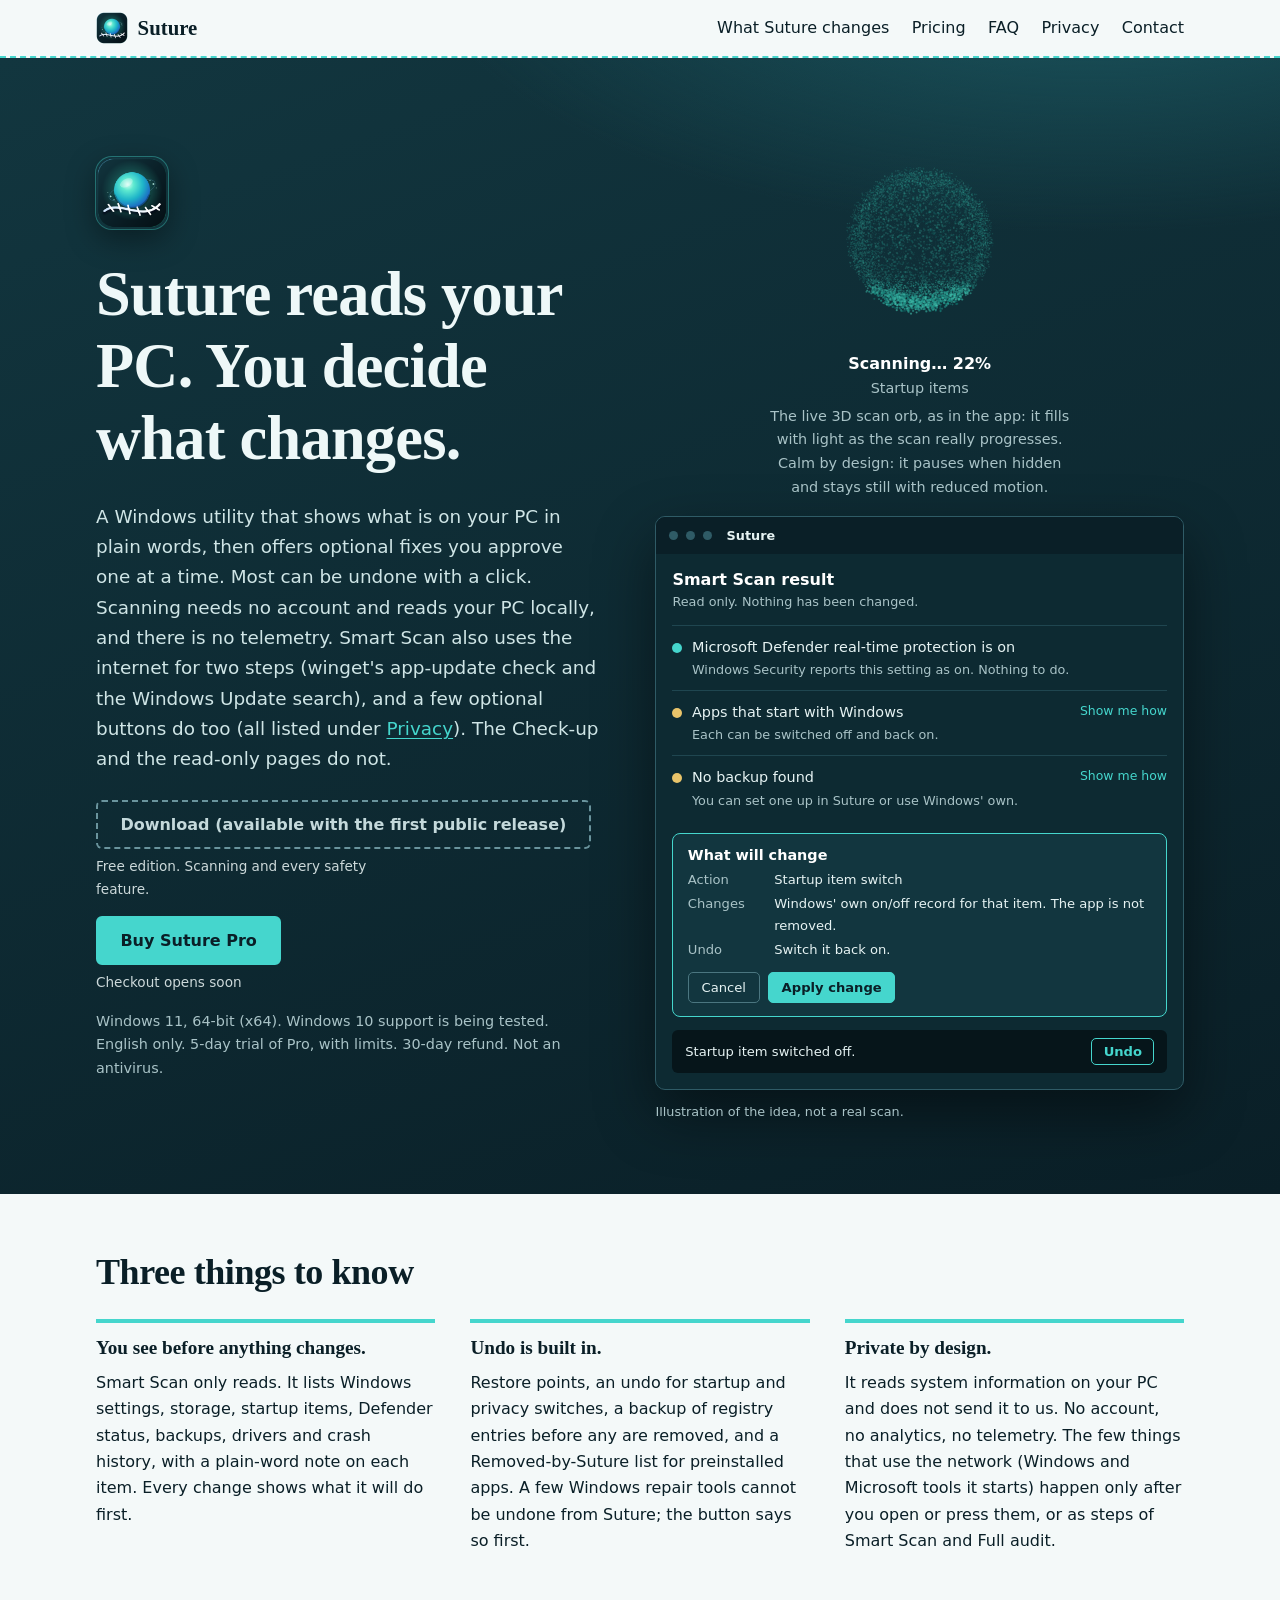
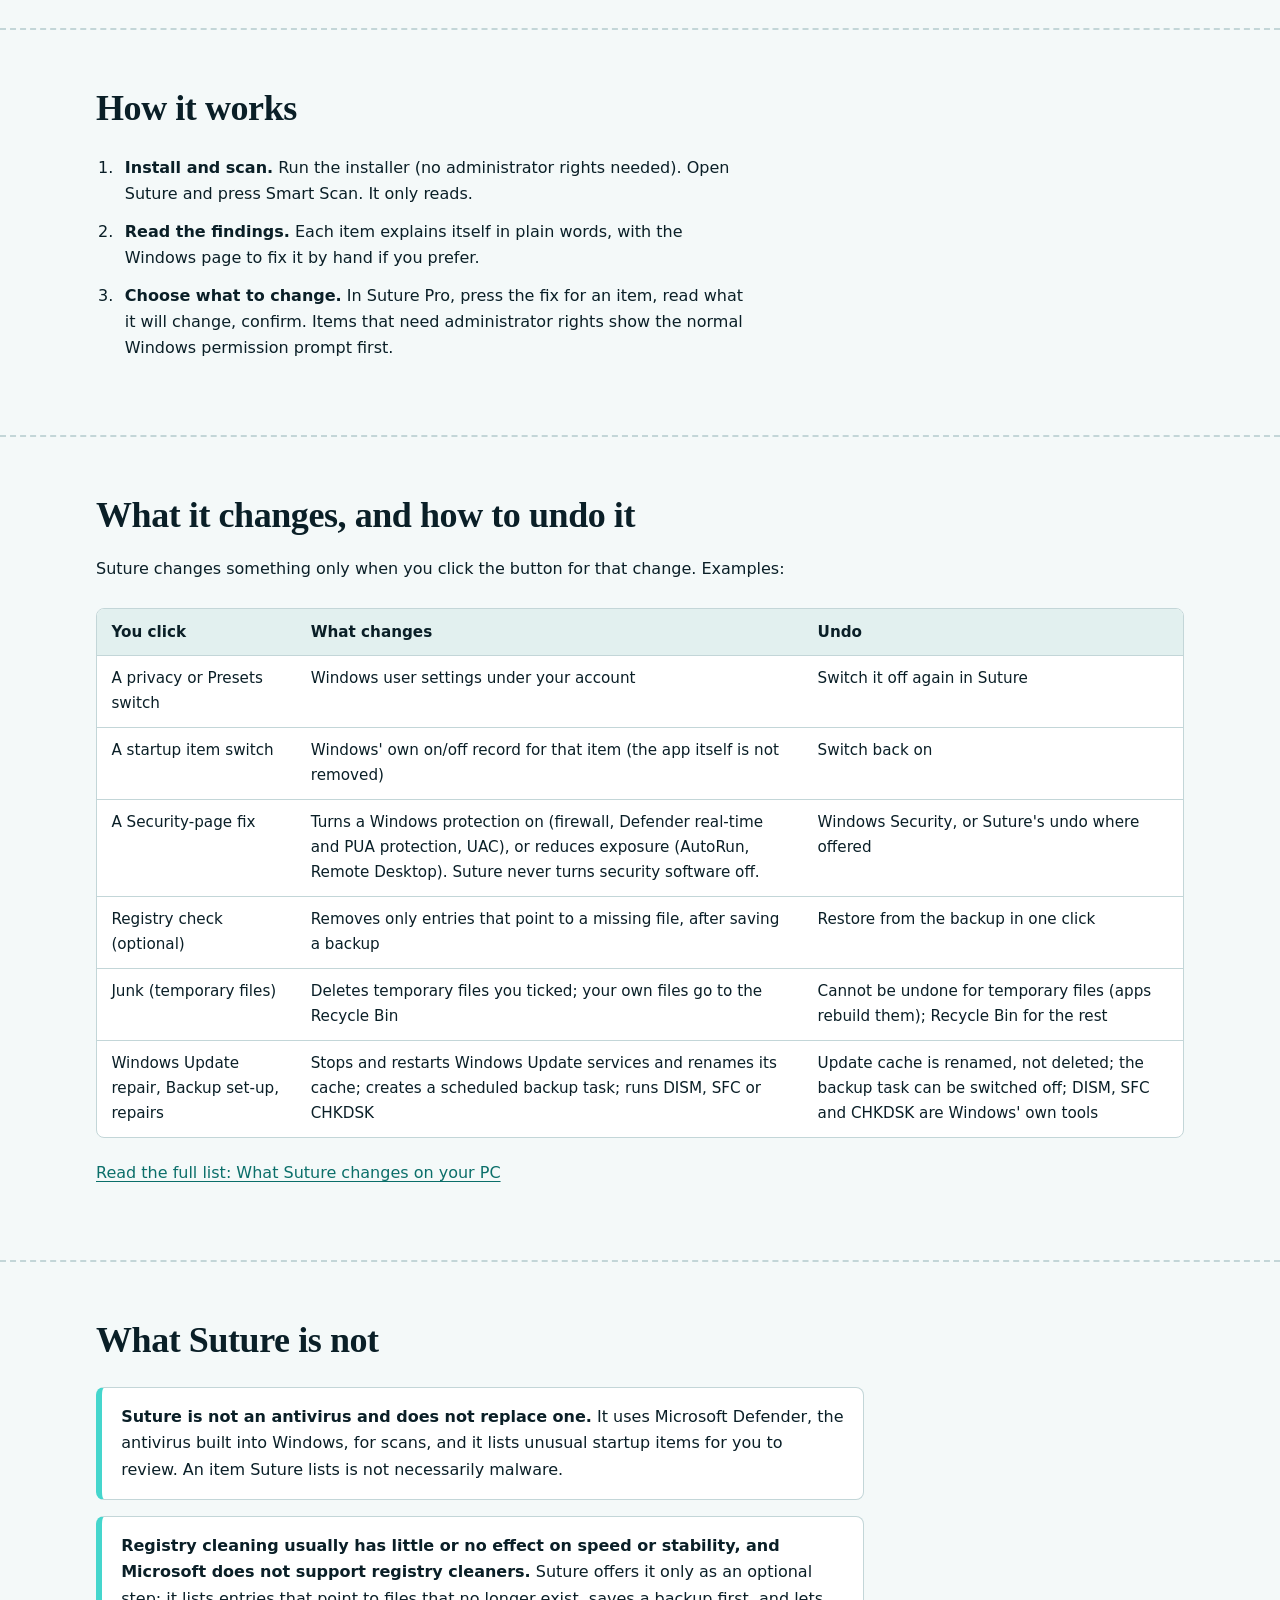
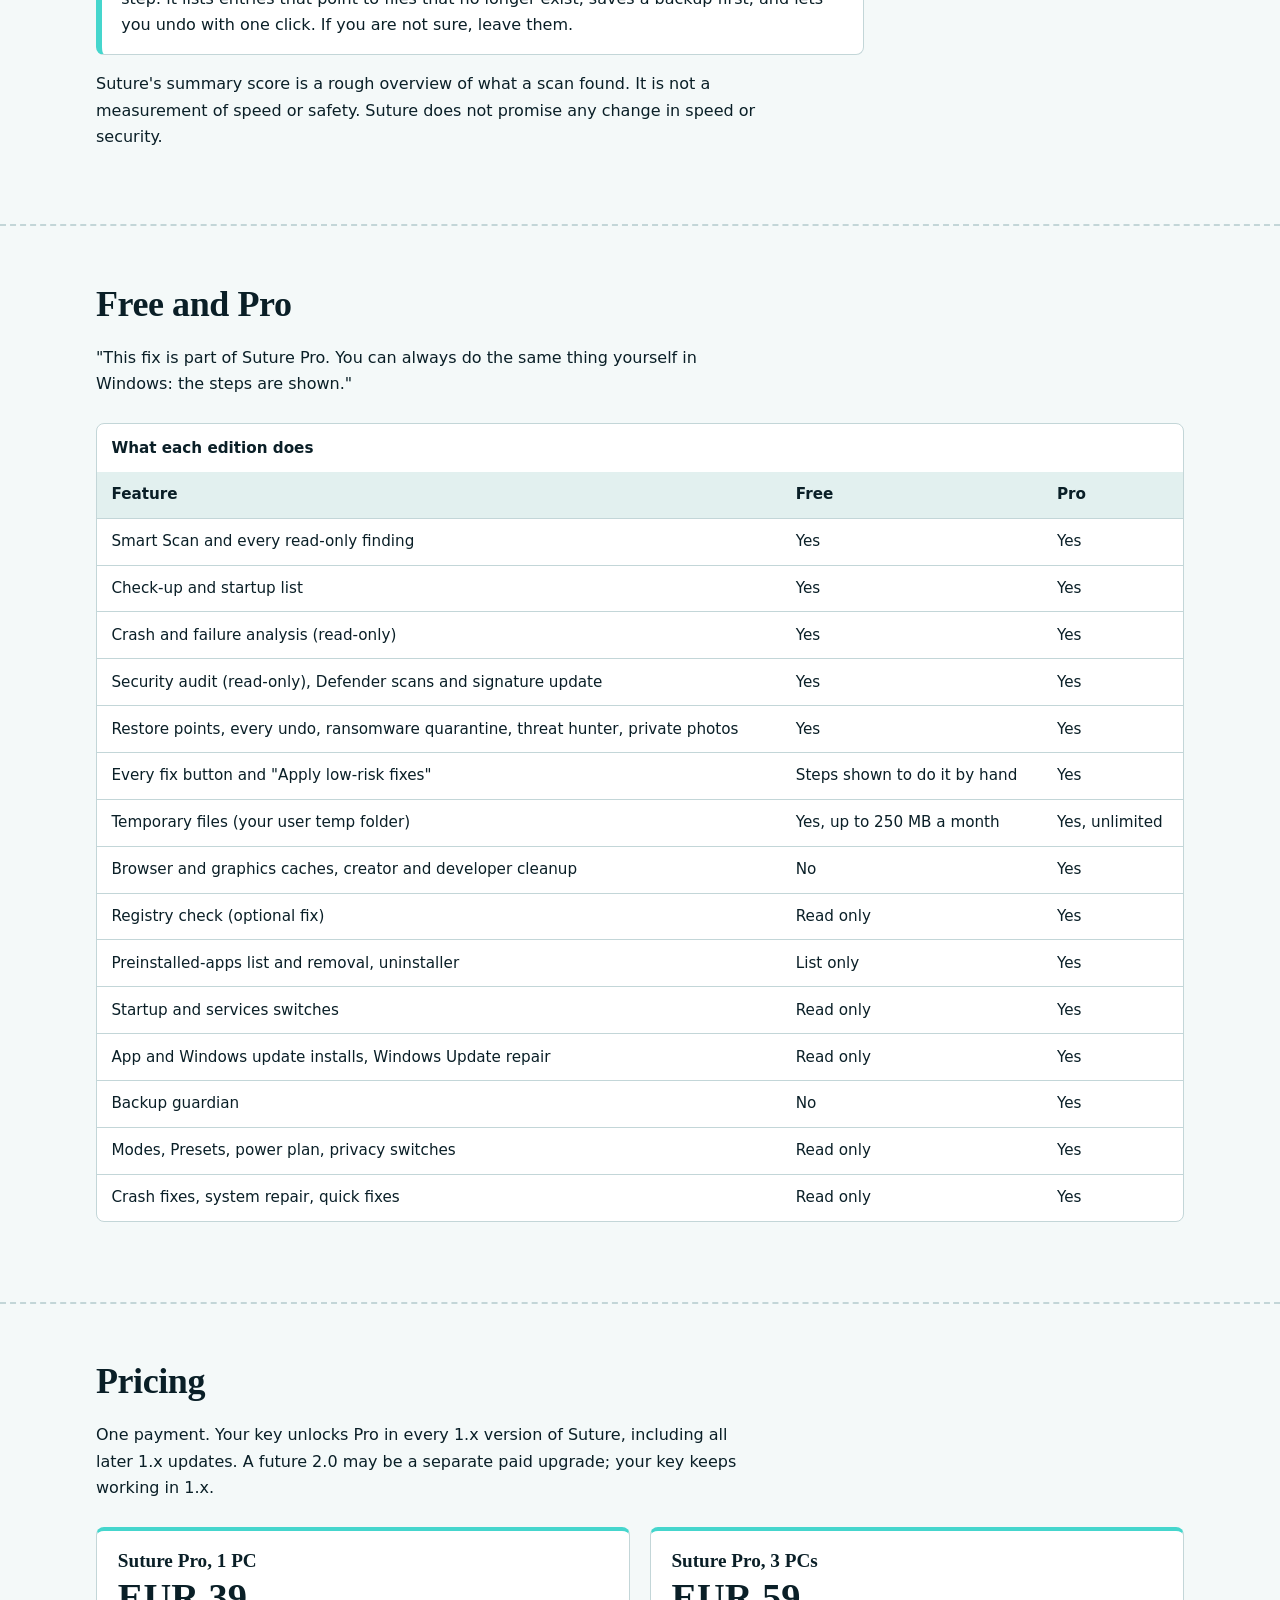
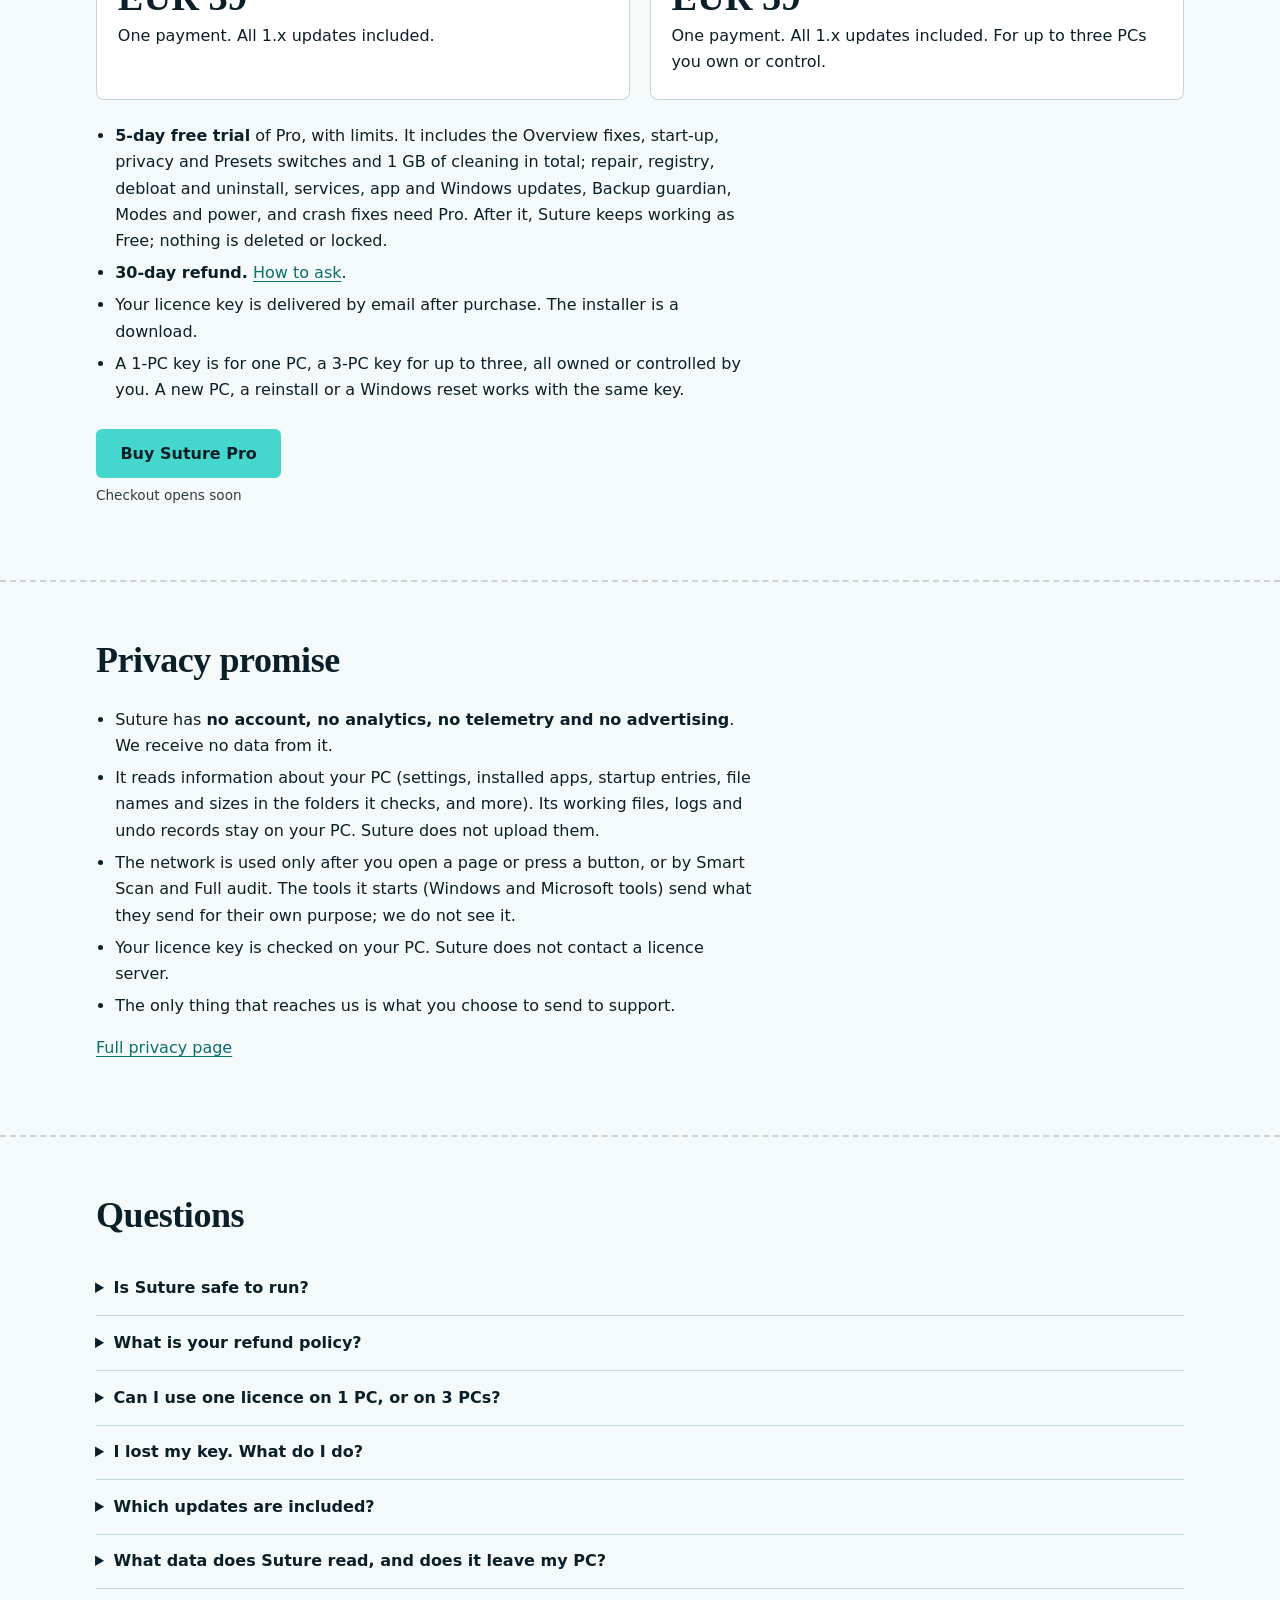
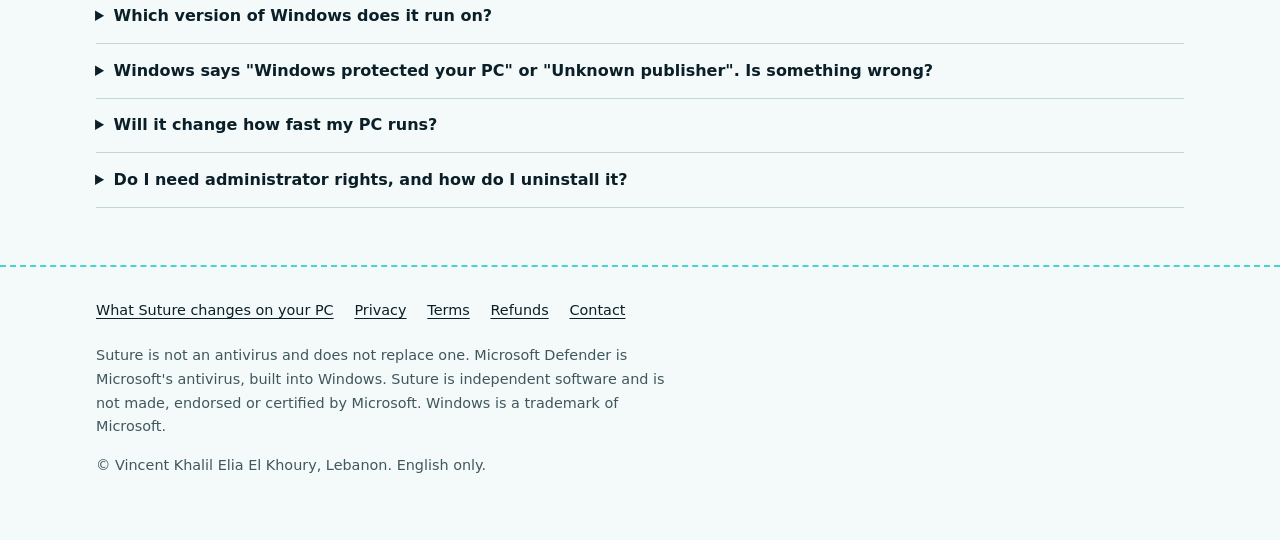
==== index.html @ 00edf929 "Add files via upload" ====
<!doctype html>
<html lang="en">
<head>
<meta charset="utf-8">
<meta name="viewport" content="width=device-width,initial-scale=1">
<title>Suture: a Windows PC checker that asks before it changes</title>
<meta name="description" content="Suture reads your Windows 11 settings, storage, startup items and backups, lists what it found, and changes nothing until you click. No account needed.">
<meta name="color-scheme" content="light dark">
<meta name="theme-color" content="#0a1f27">
<meta property="og:type" content="website">
<meta property="og:site_name" content="Suture">
<meta property="og:title" content="Suture: a Windows PC checker that asks before it changes">
<meta property="og:description" content="Suture reads your Windows 11 settings, storage, startup items and backups, lists what it found, and changes nothing until you click. No account needed.">
<meta property="og:image" content="https://suture-app.github.io/suture/suture-256.png">
<meta name="twitter:card" content="summary">
<link rel="icon" href="favicon.svg" type="image/svg+xml">
<link rel="icon" href="suture-256.png" type="image/png" sizes="256x256">
<link rel="apple-touch-icon" href="suture-256.png">
<link rel="stylesheet" href="style.css">
</head>
<body>
<a class="skip" href="#main">Skip to content</a>
<header class="site"><div class="wrap">
<a class="brand" href="index.html"><img src="suture-256.png" width="32" height="32" alt="">Suture</a>
<nav class="d" aria-label="Main"><ul><li><a href="changes.html">What Suture changes</a></li><li><a href="index.html#pricing">Pricing</a></li><li><a href="index.html#faq">FAQ</a></li><li><a href="privacy.html">Privacy</a></li><li><a href="contact.html">Contact</a></li></ul></nav>
<details class="m"><summary>Menu</summary><nav aria-label="Main (menu)"><ul><li><a href="changes.html">What Suture changes</a></li><li><a href="index.html#pricing">Pricing</a></li><li><a href="index.html#faq">FAQ</a></li><li><a href="privacy.html">Privacy</a></li><li><a href="contact.html">Contact</a></li></ul></nav></details>
</div></header>
<main id="main">
<div class="hero"><div class="wrap grid">
<div>
<img class="mark" src="suture-256.png" width="72" height="72" alt="Suture logo">
<h1>Suture reads your PC. You decide what changes.</h1>
<p class="lede">A Windows utility that shows what is on your PC in plain words, then offers optional fixes you approve one at a time. Most can be undone with a click. Scanning needs no account and reads your PC locally, and there is no telemetry. Smart Scan also uses the internet for two steps (winget's app-update check and the Windows Update search), and a few optional buttons do too (all listed under <a href="#privacy">Privacy</a>). The Check-up and the read-only pages do not.</p>
<div class="actions">
<div class="col"><span class="btn disabled" aria-disabled="true">Download (available with the first public release)</span><span class="note">Free edition. Scanning and every safety feature.</span></div>
<div class="col"><a class="btn" href="#buy-placeholder">Buy Suture Pro</a><span class="note" id="buy-placeholder">Checkout opens soon</span></div>
</div>
<p class="small">Windows 11, 64-bit (x64). Windows 10 support is being tested. English only. 5-day trial of Pro, with limits. 30-day refund. Not an antivirus.</p>
</div>
<div><div class="orbdemo" aria-label="Suture's live scan orb, as in the app (illustration loop)">
<div class="orbbox" data-state="idle"><canvas id="orb" class="orb" aria-hidden="true"></canvas><div class="orb-cap" aria-live="off"><b data-t></b><span data-s></span></div></div>
<p class="small">The live 3D scan orb, as in the app: it fills with light as the scan really progresses. Calm by design: it pauses when hidden and stays still with reduced motion.</p>
</div>
<div class="win" role="img" aria-label="Illustration of the Suture window: a scan result with plain-word notes, a panel that says what a change will do, and an Undo bar.">
<div class="bar" aria-hidden="true"><i></i><i></i><i></i><b>Suture</b></div>
<div class="body" aria-hidden="true">
<h2>Smart Scan result</h2>
<p class="sub">Read only. Nothing has been changed.</p>
<div class="item"><span class="dot"></span><div><p>Microsoft Defender real-time protection is on</p><p>Windows Security reports this setting as on. Nothing to do.</p></div></div>
<div class="item"><span class="dot n"></span><div><p>Apps that start with Windows</p><p>Each can be switched off and back on.</p></div><span class="how">Show me how</span></div>
<div class="item"><span class="dot n"></span><div><p>No backup found</p><p>You can set one up in Suture or use Windows' own.</p></div><span class="how">Show me how</span></div>
<div class="panel"><h3>What will change</h3>
<dl><dt>Action</dt><dd>Startup item switch</dd><dt>Changes</dt><dd>Windows' own on/off record for that item. The app is not removed.</dd><dt>Undo</dt><dd>Switch it back on.</dd></dl>
<div class="fake"><span>Cancel</span><span class="go">Apply change</span></div></div>
<div class="undo"><span>Startup item switched off.</span><b>Undo</b></div>
</div></div>
<p class="caption">Illustration of the idea, not a real scan.</p></div>
</div></div><!--
OWNER PLACEHOLDERS: replace every one of these before going live (search each name in all files).
  PURCHASE_URL        index.html: the Buy Suture Pro button (href="#buy-placeholder") -> your checkout link
  DOWNLOAD_URL        index.html: the free-edition Download button (now a disabled span) -> make it a link to the installer
  SHA-256 value       index.html FAQ (SmartScreen answer) -> the SHA-256 of the installer, per release
  [installer file name]  index.html FAQ -> the real installer name
  [Publisher legal name], [Publisher address/country]  every page footer, privacy.html, terms.html, refund.html, contact.html
  suture-app          og:image meta tag on every page, sitemap.xml, robots.txt -> your GitHub user name
  Bracketed [dates / periods / lawyer notes] in privacy.html, terms.html, refund.html
OWNER NOTE (not visible on the page): launch price is EUR 29 (1 PC) and EUR 44 (3 PCs) for the first 200 buyers or until [date].
If you use it, state the end date once on the page; no clocks, no "only N left" counters.
OWNER NOTE: say whether tax is included or added at checkout once the checkout provider is chosen.
-->
<section class="first"><div class="wrap"><div class="sec-head"><h2>Three things to know</h2></div><div class="three"><div><h3>You see before anything changes.</h3><p>Smart Scan only reads. It lists Windows settings, storage, startup items, Defender status, backups, drivers and crash history, with a plain-word note on each item. Every change shows what it will do first.</p></div><div><h3>Undo is built in.</h3><p>Restore points, an undo for startup and privacy switches, a backup of registry entries before any are removed, and a Removed-by-Suture list for preinstalled apps. A few Windows repair tools cannot be undone from Suture; the button says so first.</p></div><div><h3>Private by design.</h3><p>It reads system information on your PC and does not send it to us. No account, no analytics, no telemetry. The few things that use the network (Windows and Microsoft tools it starts) happen only after you open or press them, or as steps of Smart Scan and Full audit.</p></div></div></div></section><section id="how"><div class="wrap"><div class="sec-head"><h2>How it works</h2></div><ol class="steps"><li><strong>Install and scan.</strong> Run the installer (no administrator rights needed). Open Suture and press Smart Scan. It only reads.</li><li><strong>Read the findings.</strong> Each item explains itself in plain words, with the Windows page to fix it by hand if you prefer.</li><li><strong>Choose what to change.</strong> In Suture Pro, press the fix for an item, read what it will change, confirm. Items that need administrator rights show the normal Windows permission prompt first.</li></ol></div></section><section id="changes"><div class="wrap"><div class="sec-head"><h2>What it changes, and how to undo it</h2><p>Suture changes something only when you click the button for that change. Examples:</p></div><div class="tablewrap"><table class="stack"><thead><tr><th scope="col">You click</th><th scope="col">What changes</th><th scope="col">Undo</th></tr></thead><tbody><tr><td data-label="You click">A privacy or Presets switch</td><td data-label="What changes">Windows user settings under your account</td><td data-label="Undo">Switch it off again in Suture</td></tr><tr><td data-label="You click">A startup item switch</td><td data-label="What changes">Windows' own on/off record for that item (the app itself is not removed)</td><td data-label="Undo">Switch back on</td></tr><tr><td data-label="You click">A Security-page fix</td><td data-label="What changes">Turns a Windows protection on (firewall, Defender real-time and PUA protection, UAC), or reduces exposure (AutoRun, Remote Desktop). Suture never turns security software off.</td><td data-label="Undo">Windows Security, or Suture's undo where offered</td></tr><tr><td data-label="You click">Registry check (optional)</td><td data-label="What changes">Removes only entries that point to a missing file, after saving a backup</td><td data-label="Undo">Restore from the backup in one click</td></tr><tr><td data-label="You click">Junk (temporary files)</td><td data-label="What changes">Deletes temporary files you ticked; your own files go to the Recycle Bin</td><td data-label="Undo">Cannot be undone for temporary files (apps rebuild them); Recycle Bin for the rest</td></tr><tr><td data-label="You click">Windows Update repair, Backup set-up, repairs</td><td data-label="What changes">Stops and restarts Windows Update services and renames its cache; creates a scheduled backup task; runs DISM, SFC or CHKDSK</td><td data-label="Undo">Update cache is renamed, not deleted; the backup task can be switched off; DISM, SFC and CHKDSK are Windows' own tools</td></tr></tbody></table></div><p><a href="changes.html">Read the full list: What Suture changes on your PC</a></p></div></section><section id="not"><div class="wrap"><div class="sec-head"><h2>What Suture is not</h2></div><div class="statement"><p><strong>Suture is not an antivirus and does not replace one.</strong> It uses Microsoft Defender, the antivirus built into Windows, for scans, and it lists unusual startup items for you to review. An item Suture lists is not necessarily malware.</p></div><div class="statement"><p><strong>Registry cleaning usually has little or no effect on speed or stability, and Microsoft does not support registry cleaners.</strong> Suture offers it only as an optional step: it lists entries that point to files that no longer exist, saves a backup first, and lets you undo with one click. If you are not sure, leave them.</p></div><p class="prose">Suture's summary score is a rough overview of what a scan found. It is not a measurement of speed or safety. Suture does not promise any change in speed or security.</p></div></section><section id="editions"><div class="wrap"><div class="sec-head"><h2>Free and Pro</h2><p class="prose">"This fix is part of Suture Pro. You can always do the same thing yourself in Windows: the steps are shown."</p></div><div class="tablewrap"><table class="stack"><caption>What each edition does</caption><thead><tr><th scope="col">Feature</th><th scope="col">Free</th><th scope="col">Pro</th></tr></thead><tbody><tr><td data-label="Feature">Smart Scan and every read-only finding</td><td data-label="Free">Yes</td><td data-label="Pro">Yes</td></tr><tr><td data-label="Feature">Check-up and startup list</td><td data-label="Free">Yes</td><td data-label="Pro">Yes</td></tr><tr><td data-label="Feature">Crash and failure analysis (read-only)</td><td data-label="Free">Yes</td><td data-label="Pro">Yes</td></tr><tr><td data-label="Feature">Security audit (read-only), Defender scans and signature update</td><td data-label="Free">Yes</td><td data-label="Pro">Yes</td></tr><tr><td data-label="Feature">Restore points, every undo, ransomware quarantine, threat hunter, private photos</td><td data-label="Free">Yes</td><td data-label="Pro">Yes</td></tr><tr><td data-label="Feature">Every fix button and "Apply low-risk fixes"</td><td data-label="Free">Steps shown to do it by hand</td><td data-label="Pro">Yes</td></tr><tr><td data-label="Feature">Temporary files (your user temp folder)</td><td data-label="Free">Yes, up to 250 MB a month</td><td data-label="Pro">Yes, unlimited</td></tr><tr><td data-label="Feature">Browser and graphics caches, creator and developer cleanup</td><td data-label="Free">No</td><td data-label="Pro">Yes</td></tr><tr><td data-label="Feature">Registry check (optional fix)</td><td data-label="Free">Read only</td><td data-label="Pro">Yes</td></tr><tr><td data-label="Feature">Preinstalled-apps list and removal, uninstaller</td><td data-label="Free">List only</td><td data-label="Pro">Yes</td></tr><tr><td data-label="Feature">Startup and services switches</td><td data-label="Free">Read only</td><td data-label="Pro">Yes</td></tr><tr><td data-label="Feature">App and Windows update installs, Windows Update repair</td><td data-label="Free">Read only</td><td data-label="Pro">Yes</td></tr><tr><td data-label="Feature">Backup guardian</td><td data-label="Free">No</td><td data-label="Pro">Yes</td></tr><tr><td data-label="Feature">Modes, Presets, power plan, privacy switches</td><td data-label="Free">Read only</td><td data-label="Pro">Yes</td></tr><tr><td data-label="Feature">Crash fixes, system repair, quick fixes</td><td data-label="Free">Read only</td><td data-label="Pro">Yes</td></tr></tbody></table></div></div></section><section id="pricing"><div class="wrap"><div class="sec-head"><h2>Pricing</h2><p class="prose">One payment. Your key unlocks Pro in every 1.x version of Suture, including all later 1.x updates. A future 2.0 may be a separate paid upgrade; your key keeps working in 1.x.</p></div><div class="price"><div class="plan"><h3>Suture Pro, 1 PC</h3><p class="amt">EUR 39</p><p>One payment. All 1.x updates included.</p></div><div class="plan"><h3>Suture Pro, 3 PCs</h3><p class="amt">EUR 59</p><p>One payment. All 1.x updates included. For up to three PCs you own or control.</p></div></div><ul class="facts"><li><strong>5-day free trial</strong> of Pro, with limits. It includes the Overview fixes, start-up, privacy and Presets switches and 1 GB of cleaning in total; repair, registry, debloat and uninstall, services, app and Windows updates, Backup guardian, Modes and power, and crash fixes need Pro. After it, Suture keeps working as Free; nothing is deleted or locked.</li><li><strong>30-day refund.</strong> <a href="refund.html">How to ask</a>.</li><li>Your licence key is delivered by email after purchase. The installer is a download.</li><li>A 1-PC key is for one PC, a 3-PC key for up to three, all owned or controlled by you. A new PC, a reinstall or a Windows reset works with the same key.</li></ul><div class="actions"><div class="col"><a class="btn" href="#buy-placeholder">Buy Suture Pro</a><span class="note">Checkout opens soon</span></div></div></div></section><section id="privacy"><div class="wrap"><div class="sec-head"><h2>Privacy promise</h2></div><ul class="facts"><li>Suture has <strong>no account, no analytics, no telemetry and no advertising</strong>. We receive no data from it.</li><li>It reads information about your PC (settings, installed apps, startup entries, file names and sizes in the folders it checks, and more). Its working files, logs and undo records stay on your PC. Suture does not upload them.</li><li>The network is used only after you open a page or press a button, or by Smart Scan and Full audit. The tools it starts (Windows and Microsoft tools) send what they send for their own purpose; we do not see it.</li><li>Your licence key is checked on your PC. Suture does not contact a licence server.</li><li>The only thing that reaches us is what you choose to send to support.</li></ul><p><a href="privacy.html">Full privacy page</a></p></div></section><section id="faq"><div class="wrap"><div class="sec-head"><h2>Questions</h2></div><details class="q"><summary>Is Suture safe to run?</summary><p>It reads first and changes nothing until you click. Each change says what it will do, and most can be undone. The installer adds no service, no scheduled task, no startup entry and changes no Windows setting. No software is free of faults: make a restore point first (Suture can make one) and keep your own backups.</p></details><details class="q"><summary>What is your refund policy?</summary><p>30 days from purchase, by email to suturesupport@gmail.com with your order reference. In the EU you may also have a statutory 14-day right of withdrawal, which can be lost once the download or key is delivered if you agreed to that at checkout. Details are on the <a href="refund.html">refund page</a>.</p></details><details class="q"><summary>Can I use one licence on 1 PC, or on 3 PCs?</summary><p>A 1-PC key is for one PC. A 3-PC key is for up to three PCs. All must be owned or controlled by you. Suture works offline and cannot count PCs, so this is a term of the licence that you accept, not something Suture enforces. A new PC, a reinstall or a Windows reset works with the same key: paste it in again.</p></details><details class="q"><summary>I lost my key. What do I do?</summary><p>Write to suturesupport@gmail.com from the address you ordered with and quote the order number (or the licence reference on the Licence page in Suture). We send the same key again. We do not make a second key for one order.</p></details><details class="q"><summary>Which updates are included?</summary><p>Your key unlocks Pro in every 1.x version of Suture, including all later 1.x updates. A future 2.0 may be a separate paid upgrade; your key keeps working in 1.x. Today new builds reach you as a new download.</p></details><details class="q"><summary>What data does Suture read, and does it leave my PC?</summary><p>It reads Windows settings, Defender status, startup entries, services, installed apps, drivers, event logs, battery and disk information, file names, sizes and dates in the folders you point it at, and the location tags inside photos in your private folder. It reads file contents only on your PC and never uploads them: photo tags, the duplicate finder (SHA-256 of files over 1 MB), the threat hunter's file check (the first 1 MB of files it inspects) and files you ask Defender to scan. None of it is sent to us. See the <a href="privacy.html">privacy page</a>.</p></details><details class="q"><summary>Which version of Windows does it run on?</summary><p>Windows 11, 64-bit (x64). Windows 10 support is being tested and is not promised yet. It runs under emulation on Windows 11 for ARM, which has not been tested.</p></details><details class="q"><summary>Windows says "Windows protected your PC" or "Unknown publisher". Is something wrong?</summary><p>The current build is not code-signed, so Windows has no publisher name to show and warns about it. This warning is about the missing signature and how few people have downloaded the file; it is not a verdict on the file. To check that the file is the one we published, compare its SHA-256 value:</p><pre><code>Get-FileHash -Algorithm SHA256 "[installer file name]"</code></pre><p>Run that in PowerShell in the folder you downloaded to. The result must match this value exactly: <span class="ph">[SHA-256 value, published with each release]</span>. If it does not match, do not run the file and write to us. If it matches, choose More info, then Run anyway.</p></details><details class="q"><summary>Will it change how fast my PC runs?</summary><p>We make no promise about speed. Suture shows what it found and lets you make changes. Some, such as fewer startup items, can change how a PC feels, but we do not measure that and make no claim about it.</p></details><details class="q"><summary>Do I need administrator rights, and how do I uninstall it?</summary><p>To install and to scan: no. Some actions (Windows firewall, Defender settings, scheduled backup, repairs, all-users startup entries) show the normal Windows permission prompt first. To uninstall: Settings, Apps, Installed apps, Suture, Uninstall. The uninstaller asks whether to keep your settings, logs, quarantine and backups. Windows settings you changed through Suture stay changed unless you use Undo in Suture first.</p></details></div></section>
</main>
<footer class="site"><div class="wrap">
<ul>
<li><a href="changes.html">What Suture changes on your PC</a></li>
<li><a href="privacy.html">Privacy</a></li>
<li><a href="terms.html">Terms</a></li>
<li><a href="refund.html">Refunds</a></li>
<li><a href="contact.html">Contact</a></li>
</ul>
<p>Suture is not an antivirus and does not replace one. Microsoft Defender is Microsoft's antivirus, built into Windows. Suture is independent software and is not made, endorsed or certified by Microsoft. Windows is a trademark of Microsoft.</p>
<p>&copy; Vincent Khalil Elia El Khoury, Lebanon. English only.</p>
</div></footer>
<script src="orb.js" defer></script>
<script src="orb-demo.js" defer></script>
</body>
</html>
---- style.css ----
/* Suture site. System fonts only, no external resources. */
:root{
  --bg:#f4f9f9; --surface:#fff; --ink:#0a1f27; --muted:#40575e; --line:#c3d6d8;
  --accent:#0b6f6a; --btn:#45d6cd; --btn-ink:#0a1f27; --soft:#e2f0ef; --focus:#0a1f27;
  --deep:#0a1f27; --deep2:#12363f; --teal:#45d6cd;
  --serif:"Iowan Old Style","Palatino Linotype",Palatino,"Book Antiqua",Georgia,serif;
  --sans:system-ui,-apple-system,"Segoe UI",Roboto,"Helvetica Neue",Arial,sans-serif;
  --mono:ui-monospace,"Cascadia Mono",Consolas,Menlo,monospace;
  --hh:3.5rem;
}
@media (prefers-color-scheme:dark){
  :root{--bg:#081a21;--surface:#12363f;--ink:#eef8f8;--muted:#a9c3c7;--line:#2a525c;--accent:#45d6cd;--soft:#0e2c35;--focus:#45d6cd}
}
*{box-sizing:border-box}
html{-webkit-text-size-adjust:100%;scroll-padding-top:calc(var(--hh) + 1rem)}
body{margin:0;background:var(--bg);color:var(--ink);font:1rem/1.65 var(--sans);overflow-wrap:break-word}
img{max-width:100%;height:auto}
a{color:var(--accent);text-underline-offset:.18em}
a:hover{text-decoration-thickness:2px}
:focus-visible{outline:3px solid var(--focus);outline-offset:3px;border-radius:3px}
.skip{position:absolute;left:16px;top:-80px;background:var(--btn);color:var(--btn-ink);padding:.5rem .9rem;z-index:30;border-radius:4px}
.skip:focus{top:8px}
.wrap{max-width:70rem;margin:0 auto;padding:0 16px}
.prose{max-width:65ch}
h1,h2,h3{font-family:var(--serif);line-height:1.15;font-weight:700;margin:0 0 .55em;letter-spacing:-.012em;text-wrap:balance}
h1{font-size:clamp(2.1rem,7vw,3.9rem)}
h2{font-size:clamp(1.55rem,4.2vw,2.25rem)}
h3{font-size:1.2rem;letter-spacing:0}
p,ul,ol{margin:0 0 1em}
li{margin-bottom:.35em}
code{font-family:var(--mono);font-size:.86em;background:var(--soft);padding:.1em .35em;border-radius:3px;overflow-wrap:anywhere}
pre{background:var(--soft);border:1px solid var(--line);padding:.8rem 1rem;overflow-x:auto;font:.9rem/1.5 var(--mono);border-radius:6px}
pre code{background:none;padding:0}

/* sticky slim header */
header.site{position:sticky;top:0;z-index:20;background:var(--bg);border-bottom:2px dashed var(--teal)}
header.site .wrap{display:flex;align-items:center;gap:1rem;min-height:var(--hh)}
.brand{display:flex;align-items:center;gap:.6rem;font:700 1.3rem var(--serif);color:var(--ink);text-decoration:none;margin-right:auto}
.brand img{width:32px;height:32px;border-radius:7px}
nav.d ul{display:none;list-style:none;margin:0;padding:0;gap:1.4rem}
nav.d li{margin:0}
nav a{color:var(--ink);text-decoration:none;padding:.4rem 0;display:inline-block}
nav a:hover,nav a[aria-current]{text-decoration:underline;text-decoration-color:var(--teal);text-decoration-thickness:3px;text-underline-offset:.3em}
.m{position:relative}
.m summary{list-style:none;cursor:pointer;font-weight:700;border:2px solid var(--line);border-radius:6px;padding:.35rem .8rem;margin:0}
.m summary::-webkit-details-marker{display:none}
.m[open] summary{border-color:var(--teal)}
.m ul{position:absolute;right:0;top:calc(100% + .5rem);min-width:15rem;background:var(--surface);border:1px solid var(--line);border-radius:8px;padding:.4rem 1rem;list-style:none;margin:0;box-shadow:0 8px 24px rgba(0,0,0,.18)}
.m li{margin:0;border-bottom:1px solid var(--line)}
.m li:last-child{border:0}
.m a{display:block;padding:.65rem 0}
@media (min-width:52rem){nav.d ul{display:flex}.m{display:none}}

/* hero */
.hero{background:radial-gradient(70rem 30rem at 85% -10%,#1c5a63 0,transparent 60%),linear-gradient(160deg,var(--deep2),var(--deep));color:#eef8f8;padding:clamp(2rem,6vw,4.5rem) 0 clamp(2.5rem,6vw,4.5rem)}
.hero .grid{display:grid;gap:2.5rem}
@media (min-width:60rem){.hero .grid{grid-template-columns:1fr 1.05fr;align-items:center;gap:3.5rem}}
.hero h1{margin-bottom:.45em}
.mark{width:clamp(52px,14vw,72px);height:auto;aspect-ratio:1;border-radius:16px;margin-bottom:1.3rem;box-shadow:0 0 0 1px rgba(69,214,205,.4),0 10px 30px rgba(0,0,0,.4)}
.hero .lede{font-size:1.15rem;color:#cfe5e6;max-width:36rem}
.hero .small{color:#a9c3c7}
.hero a:not(.btn){color:var(--teal)}

/* buttons */
.actions{display:flex;flex-wrap:wrap;gap:1rem 1.2rem;align-items:flex-start;margin:1.6rem 0 1rem}
.btn{display:inline-block;font:700 1rem var(--sans);padding:.8rem 1.4rem;border-radius:6px;text-decoration:none;border:2px solid var(--btn);background:var(--btn);color:var(--btn-ink);transition:filter .15s,transform .15s}
.btn:hover{filter:brightness(1.08)}
.btn:active{transform:translateY(1px)}
.btn.disabled{background:transparent;color:#c4d9db;border:2px dashed #6a949d;cursor:not-allowed}
.btn.disabled:hover{filter:none}
section .btn.disabled{color:var(--muted);border-color:var(--line)}
.note{display:block;font-size:.85rem;opacity:.85;margin-top:.4rem;max-width:20rem}
.col{display:flex;flex-direction:column}

/* product mock, pure HTML/CSS */
.win{background:#0d2a32;border:1px solid #2f5b66;border-radius:10px;box-shadow:0 24px 60px rgba(0,0,0,.45);overflow:hidden;font-size:.9rem;color:#e6f3f3;text-align:left}
.win .bar{display:flex;align-items:center;gap:.5rem;background:#0a1f27;padding:.5rem .8rem;font-size:.8rem;color:#a9c3c7}
.win .bar i{width:9px;height:9px;border-radius:50%;background:#2f5b66;display:inline-block}
.win .bar b{margin-left:.4rem;color:#e6f3f3}
.win .body{padding:1rem}
.win h2{font:700 1rem var(--sans);margin:0 0 .15rem;letter-spacing:0;color:#fff}
.win .sub{color:#a9c3c7;font-size:.8rem;margin:0 0 .8rem}
.item{display:grid;grid-template-columns:auto 1fr auto;gap:.6rem;align-items:start;padding:.6rem 0;border-top:1px solid #1f4650}
.item .dot{width:10px;height:10px;border-radius:50%;margin-top:.45rem;background:var(--teal)}
.item .dot.n{background:#e9c46a}
.item p{margin:0}
.item p+p{font-size:.8rem;color:#a9c3c7}
.item .how{font-size:.78rem;color:var(--teal);white-space:nowrap}
.panel{margin-top:.8rem;background:#12363f;border:1px solid var(--teal);border-radius:8px;padding:.8rem .9rem}
.panel h3{font:700 .9rem var(--sans);margin:0 0 .4rem;color:#fff;letter-spacing:0}
.panel dl{margin:0 0 .7rem;font-size:.82rem}
.panel dt{color:#a9c3c7;float:left;clear:left;width:5.2rem}
.panel dd{margin:0 0 .15rem 5.4rem}
.fake{display:flex;gap:.5rem}
.fake span{border:1px solid #4b7680;border-radius:5px;padding:.25rem .8rem;font-size:.82rem}
.fake .go{background:var(--teal);border-color:var(--teal);color:#0a1f27;font-weight:700}
.undo{display:flex;justify-content:space-between;align-items:center;gap:.8rem;background:#06151a;margin-top:.8rem;border-radius:6px;padding:.5rem .8rem;font-size:.82rem}
.undo b{color:var(--teal);border:1px solid var(--teal);border-radius:5px;padding:.1rem .7rem}
.caption{font-size:.8rem;color:#a9c3c7;margin:.7rem 0 0}

/* sections: a dashed thread between them, like a stitch line */
section{padding:clamp(2.2rem,5vw,3.6rem) 0;border-top:2px dashed var(--line)}
section.first{border-top:0}
.sec-head{max-width:46rem;margin-bottom:1.6rem}
.lede{font-size:1.12rem}
.small{font-size:.9rem;color:var(--muted)}
.three{display:grid;gap:1.8rem}
@media (min-width:50rem){.three{grid-template-columns:repeat(3,1fr);gap:2.2rem}}
.three>div{border-top:4px solid var(--teal);padding-top:.9rem}
.steps{padding-left:1.4rem;max-width:65ch}
.steps li{padding-left:.4rem;margin-bottom:.7em}
.statement{background:var(--surface);border:1px solid var(--line);border-left:6px solid var(--teal);border-radius:8px;padding:1rem 1.2rem;margin:0 0 1rem;max-width:48rem}
.statement p{margin:0}
.draft{background:var(--soft);border:1px dashed var(--accent);border-radius:6px;padding:.55rem .9rem;font-size:.9rem;margin:0 0 1.6rem;max-width:48rem}
.summary{background:var(--surface);border:1px solid var(--line);border-left:6px solid var(--teal);border-radius:8px;padding:1rem 1.2rem;margin:0 0 2rem;max-width:48rem}
.summary h2{font-size:1.2rem}
.summary ul{margin:0;padding-left:1.2rem}
.page-head{padding:clamp(1.8rem,5vw,3rem) 0 1rem}
.page-head h1{font-size:clamp(1.9rem,5.5vw,3rem)}
.page-head+.wrap,main.doc>.wrap{padding-bottom:3rem}
main.doc h2{margin-top:1.8em;font-size:clamp(1.3rem,3.2vw,1.65rem)}
main.doc h2:first-child{margin-top:0}

/* tables: scroll-free; become cards on small screens */
.tablewrap{margin:0 0 1.4rem;border:1px solid var(--line);border-radius:8px;background:var(--surface);overflow:hidden}
table{border-collapse:collapse;width:100%;font-size:.95rem}
th,td{text-align:left;vertical-align:top;padding:.65rem .9rem;border-bottom:1px solid var(--line)}
tr:last-child td{border-bottom:0}
th{background:var(--soft)}
caption{text-align:left;font-weight:700;padding:.7rem .9rem;caption-side:top}
@media (max-width:42rem){
  table.stack,table.stack tbody,table.stack tr,table.stack td{display:block;width:100%}
  table.stack caption{display:block;width:100%}
  table.stack thead{position:absolute;left:-9999px}
  table.stack tr{padding:.5rem 0;border-bottom:3px solid var(--teal)}
  table.stack tr:last-child{border-bottom:0}
  table.stack td{border:0;padding:.3rem .9rem}
  table.stack td::before{content:attr(data-label);display:block;font-size:.75rem;font-weight:700;color:var(--muted)}
  table.stack td:first-child{font-weight:700}
  table.stack td:first-child::before{display:none}
}
.price{display:grid;gap:1.2rem;margin:1rem 0 1.4rem}
@media (min-width:42rem){.price{grid-template-columns:1fr 1fr}}
.plan{background:var(--surface);border:1px solid var(--line);border-top:4px solid var(--teal);border-radius:8px;padding:1.2rem 1.3rem}
.plan h3{margin-bottom:.2rem}
.plan .amt{font:700 2.4rem/1.1 var(--serif);margin:0}
.plan p{margin:.3rem 0}
.facts{padding-left:1.2rem;max-width:65ch}
details.q{border-bottom:1px solid var(--line)}
details.q summary{cursor:pointer;font-weight:700;padding:.85rem 0;list-style-position:outside;margin-left:1.1rem}
details.q[open] summary{color:var(--accent)}
details.q>*:not(summary){max-width:65ch}
.ph{background:var(--soft);padding:0 .25em;border-radius:3px}

footer.site{border-top:2px dashed var(--teal);padding:2rem 0 3rem;font-size:.9rem;color:var(--muted)}
footer.site ul{display:flex;flex-wrap:wrap;gap:.3rem 1.3rem;list-style:none;margin:0 0 1rem;padding:0}
footer.site a{color:var(--ink)}
footer.site p{max-width:65ch}
@media (prefers-reduced-motion:no-preference){html{scroll-behavior:smooth}}
@media (prefers-reduced-motion:reduce){*{transition:none!important}}

/* live scan orb (same orb.js as the app) */
:root{--accent-2:#5eead0;--display:"Segoe UI Variable Display","Segoe UI",system-ui,sans-serif}
.orbdemo{margin:0 0 1rem;text-align:center}
.orbbox{display:flex;flex-direction:column;align-items:center;gap:.25rem}
.orb{display:block;width:260px;height:220px;max-width:100%;pointer-events:none}
.orb-cap{display:grid;gap:2px;min-height:2.6em}
.orb-cap b{font:650 1rem/1.3 var(--display);color:#fff}
.orb-cap span{color:#a9c3c7;font-size:.9rem}
.orb-cap b:empty,.orb-cap span:empty{display:none}
.orbdemo .small{max-width:34ch;margin:.25rem auto 0;color:#a9c3c7}
@media (max-width:640px){.orb{width:200px;height:170px}}
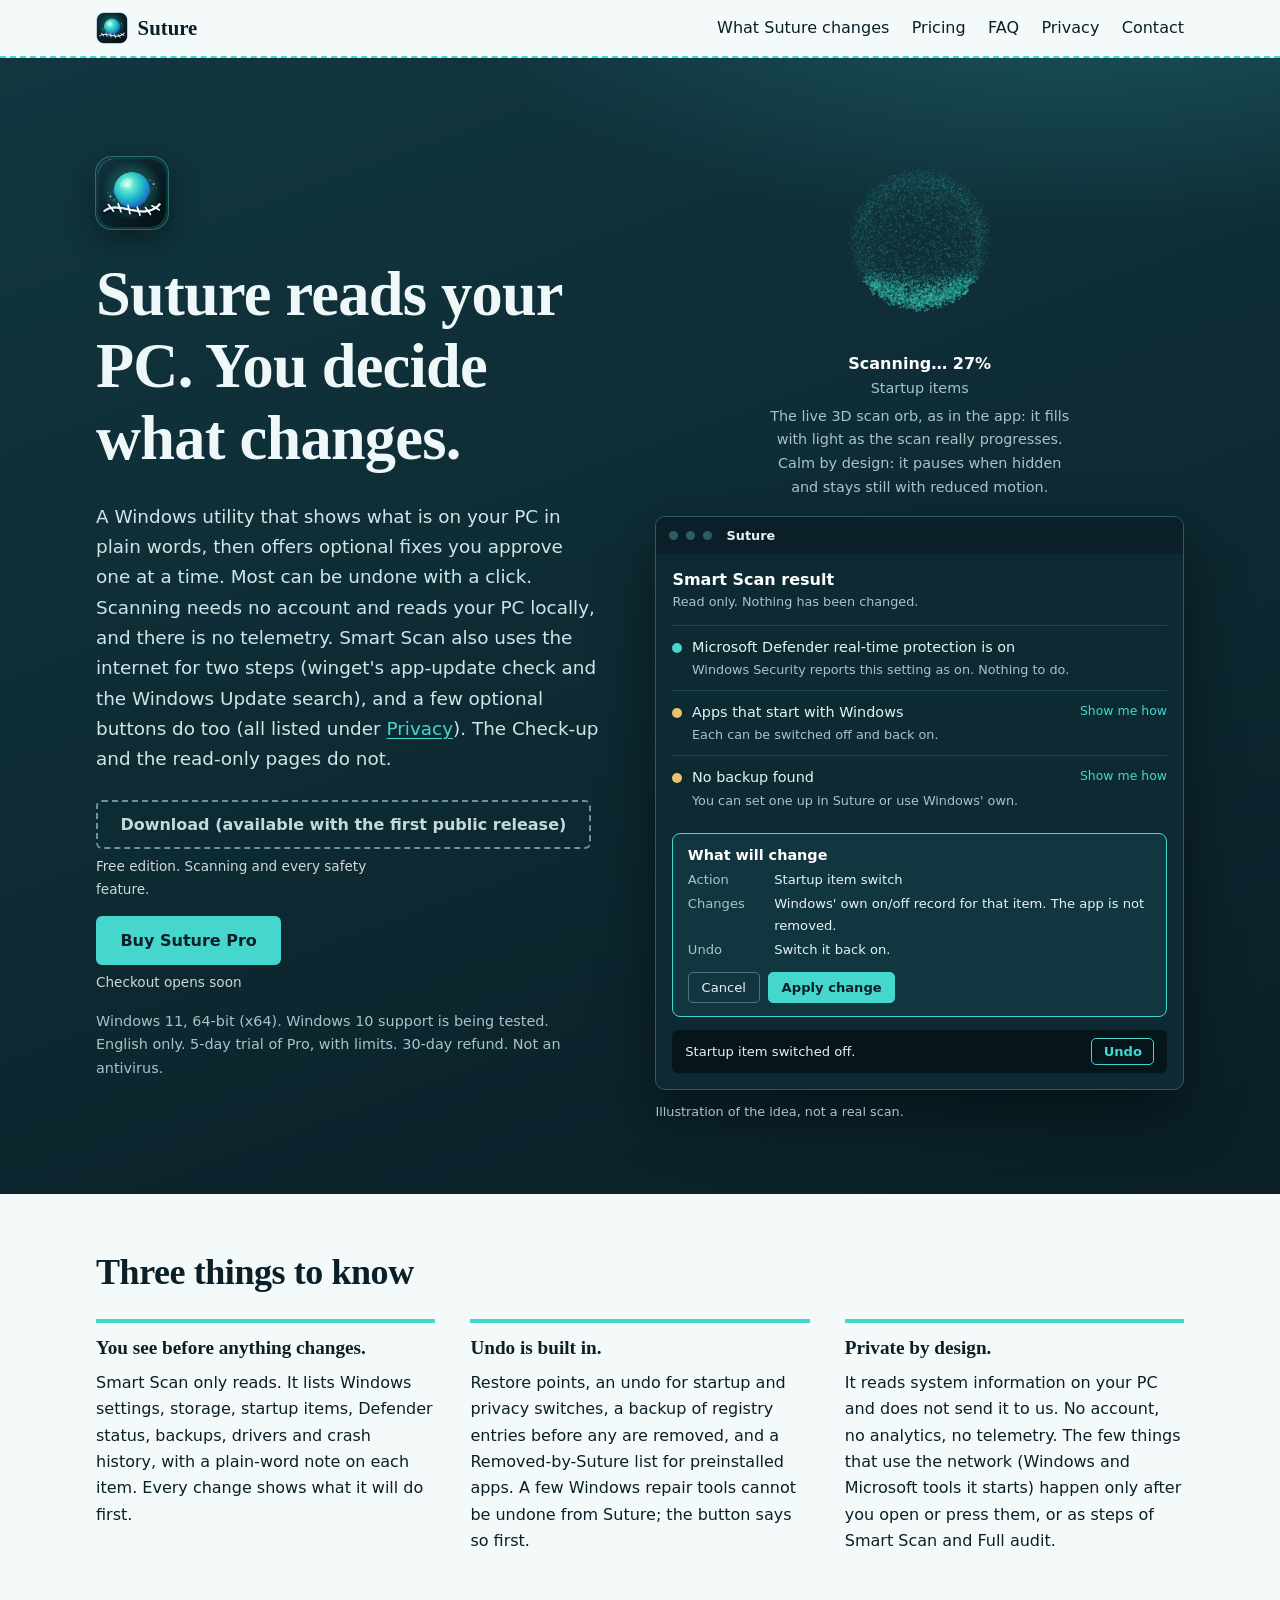
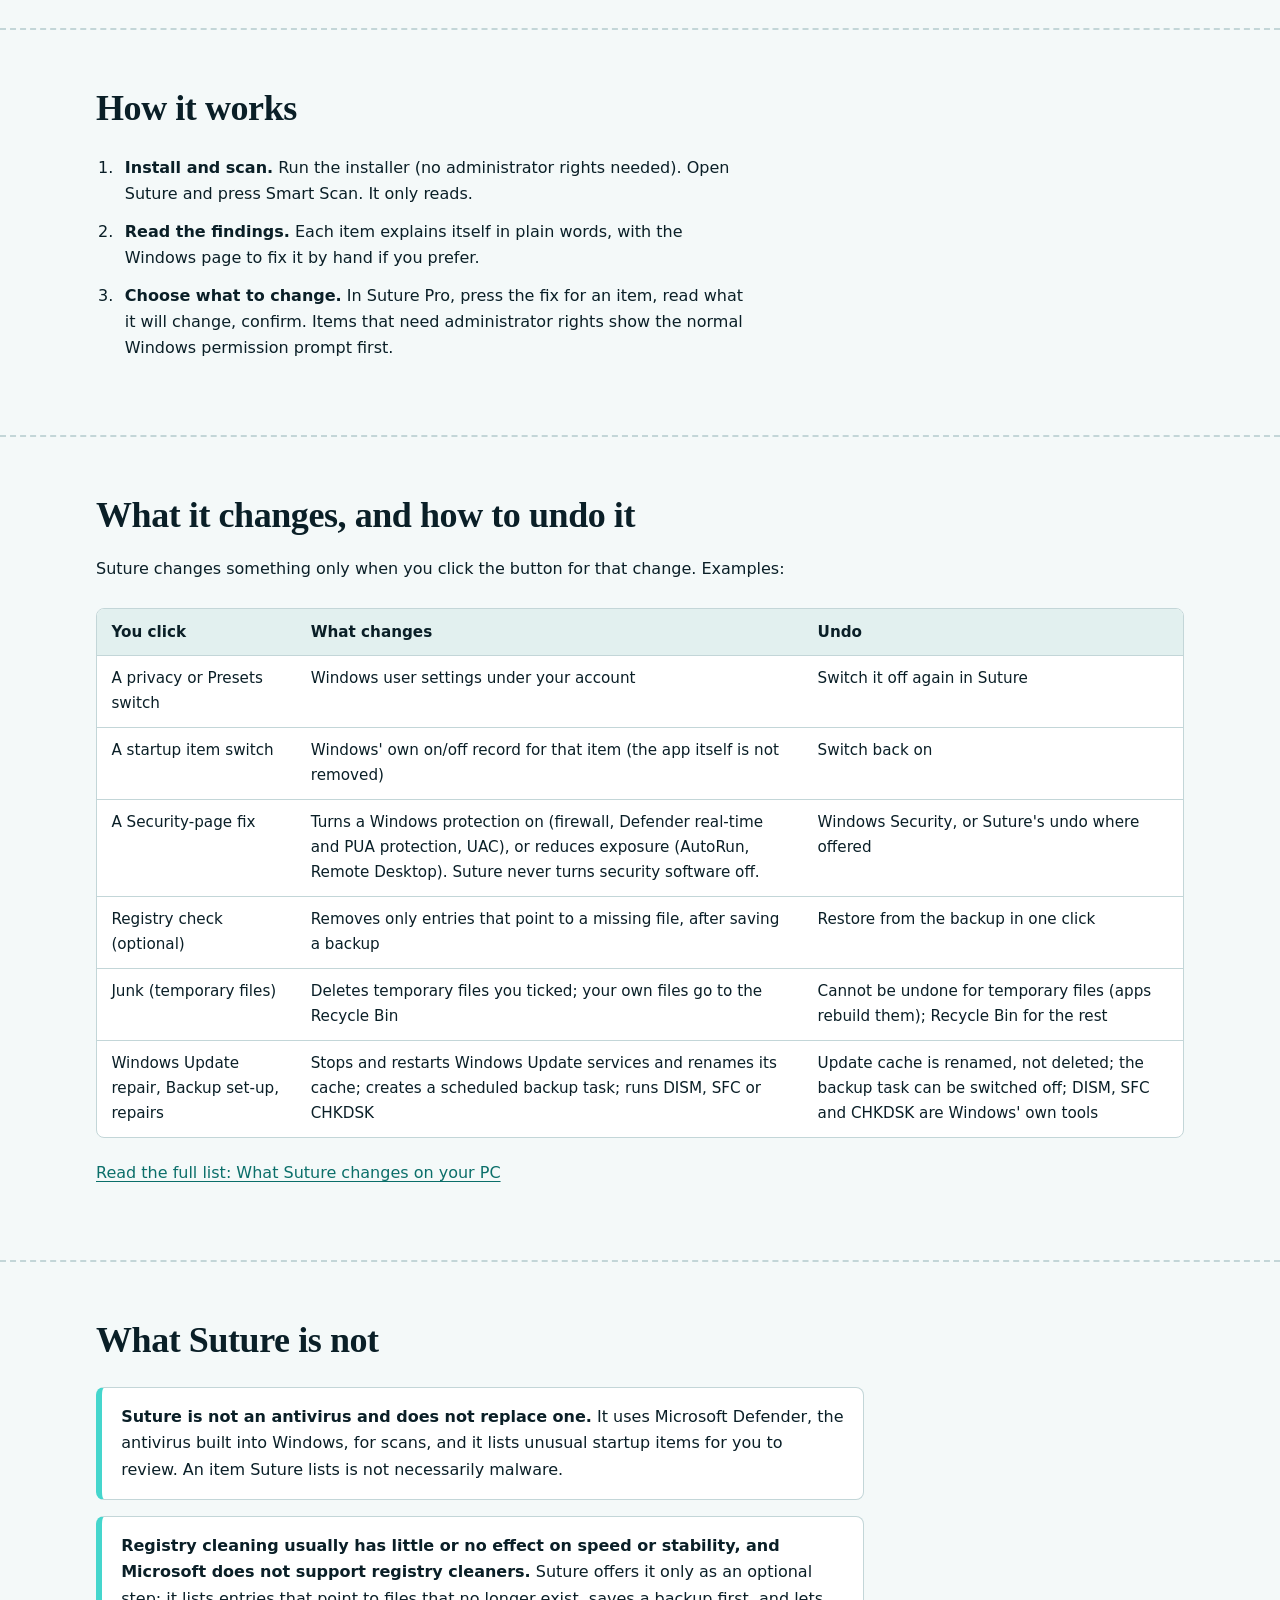
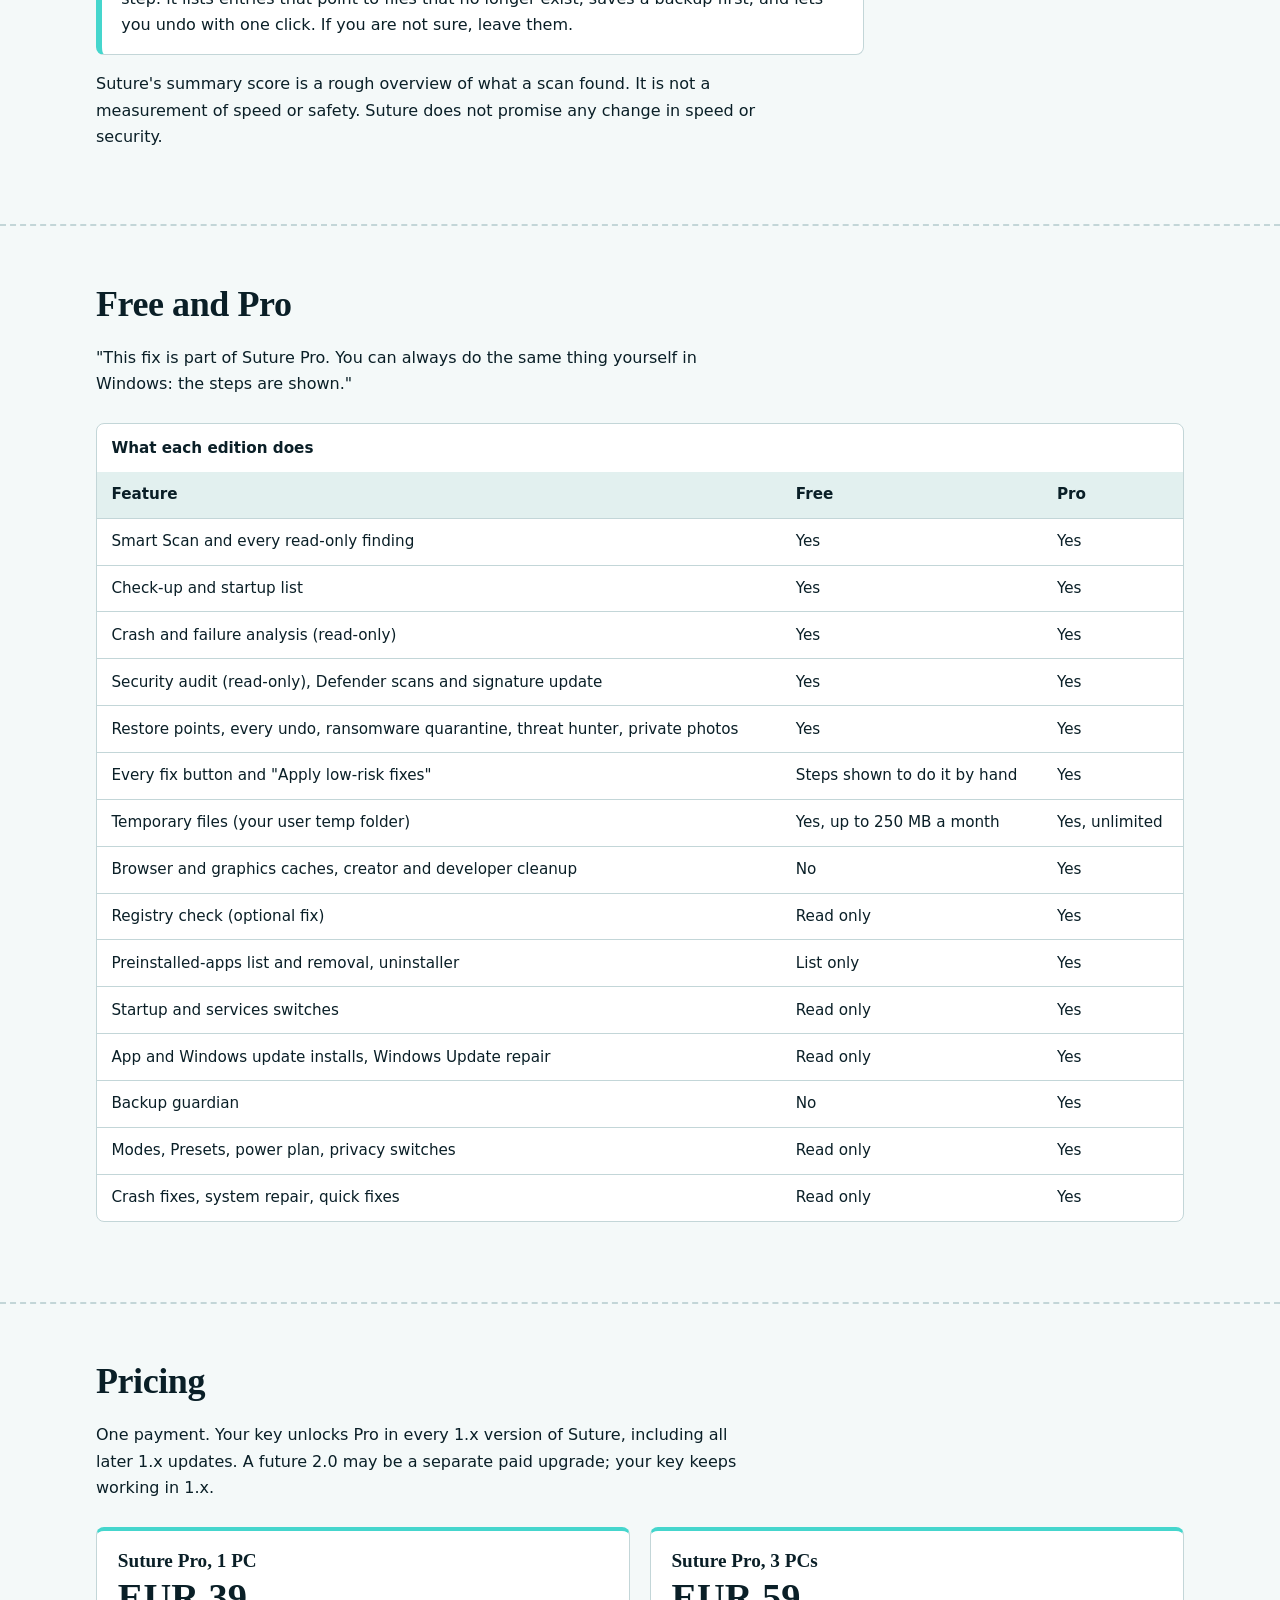
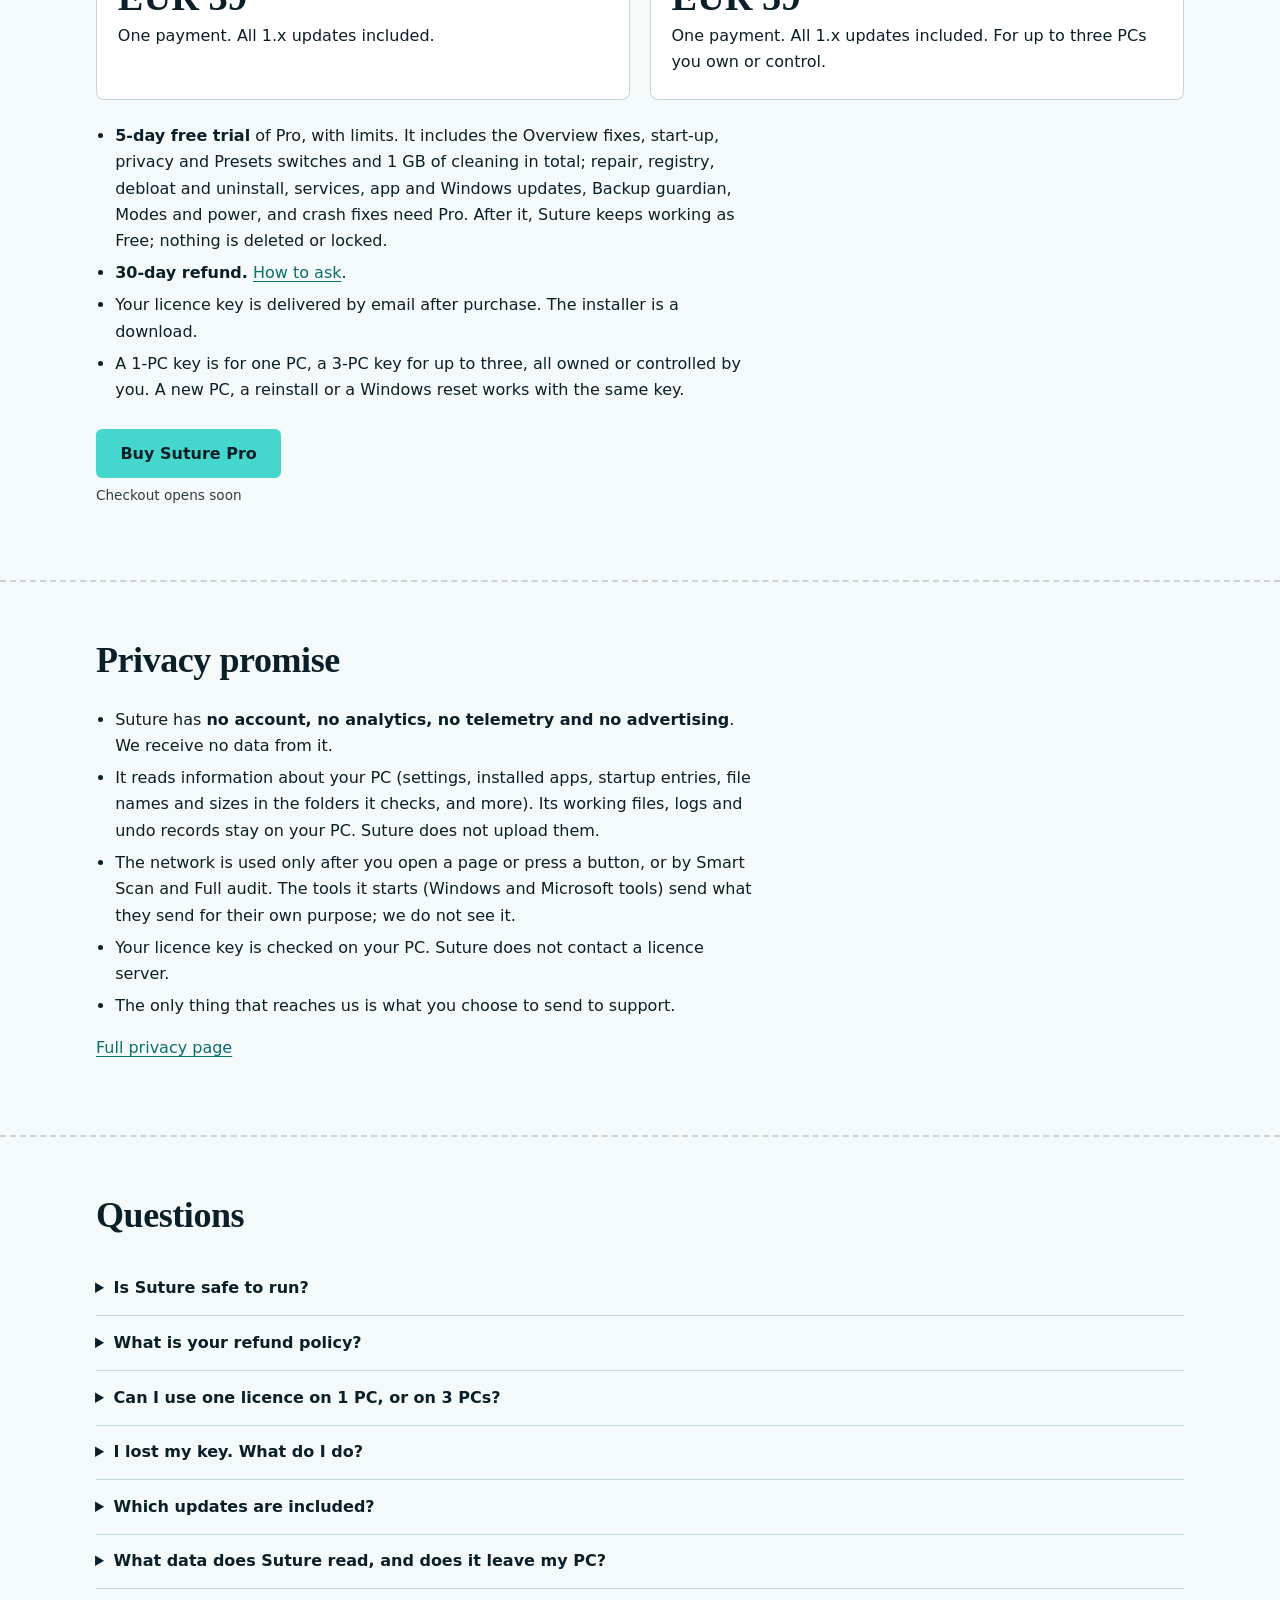
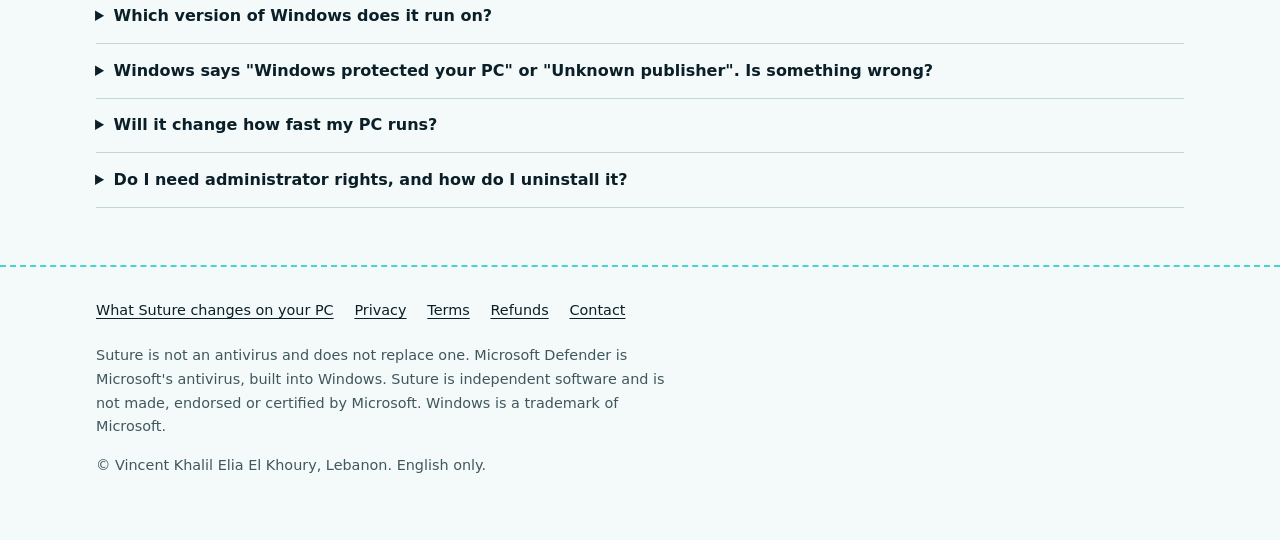
==== commit 94abacc0: "Update legal pages, FAQ and public README" ====
--- a/index.html
+++ b/index.html
@@ -55,20 +55,8 @@
 <div class="undo"><span>Startup item switched off.</span><b>Undo</b></div>
 </div></div>
 <p class="caption">Illustration of the idea, not a real scan.</p></div>
-</div></div><!--
-OWNER PLACEHOLDERS: replace every one of these before going live (search each name in all files).
-  PURCHASE_URL        index.html: the Buy Suture Pro button (href="#buy-placeholder") -> your checkout link
-  DOWNLOAD_URL        index.html: the free-edition Download button (now a disabled span) -> make it a link to the installer
-  SHA-256 value       index.html FAQ (SmartScreen answer) -> the SHA-256 of the installer, per release
-  [installer file name]  index.html FAQ -> the real installer name
-  [Publisher legal name], [Publisher address/country]  every page footer, privacy.html, terms.html, refund.html, contact.html
-  suture-app          og:image meta tag on every page, sitemap.xml, robots.txt -> your GitHub user name
-  Bracketed [dates / periods / lawyer notes] in privacy.html, terms.html, refund.html
-OWNER NOTE (not visible on the page): launch price is EUR 29 (1 PC) and EUR 44 (3 PCs) for the first 200 buyers or until [date].
-If you use it, state the end date once on the page; no clocks, no "only N left" counters.
-OWNER NOTE: say whether tax is included or added at checkout once the checkout provider is chosen.
--->
-<section class="first"><div class="wrap"><div class="sec-head"><h2>Three things to know</h2></div><div class="three"><div><h3>You see before anything changes.</h3><p>Smart Scan only reads. It lists Windows settings, storage, startup items, Defender status, backups, drivers and crash history, with a plain-word note on each item. Every change shows what it will do first.</p></div><div><h3>Undo is built in.</h3><p>Restore points, an undo for startup and privacy switches, a backup of registry entries before any are removed, and a Removed-by-Suture list for preinstalled apps. A few Windows repair tools cannot be undone from Suture; the button says so first.</p></div><div><h3>Private by design.</h3><p>It reads system information on your PC and does not send it to us. No account, no analytics, no telemetry. The few things that use the network (Windows and Microsoft tools it starts) happen only after you open or press them, or as steps of Smart Scan and Full audit.</p></div></div></div></section><section id="how"><div class="wrap"><div class="sec-head"><h2>How it works</h2></div><ol class="steps"><li><strong>Install and scan.</strong> Run the installer (no administrator rights needed). Open Suture and press Smart Scan. It only reads.</li><li><strong>Read the findings.</strong> Each item explains itself in plain words, with the Windows page to fix it by hand if you prefer.</li><li><strong>Choose what to change.</strong> In Suture Pro, press the fix for an item, read what it will change, confirm. Items that need administrator rights show the normal Windows permission prompt first.</li></ol></div></section><section id="changes"><div class="wrap"><div class="sec-head"><h2>What it changes, and how to undo it</h2><p>Suture changes something only when you click the button for that change. Examples:</p></div><div class="tablewrap"><table class="stack"><thead><tr><th scope="col">You click</th><th scope="col">What changes</th><th scope="col">Undo</th></tr></thead><tbody><tr><td data-label="You click">A privacy or Presets switch</td><td data-label="What changes">Windows user settings under your account</td><td data-label="Undo">Switch it off again in Suture</td></tr><tr><td data-label="You click">A startup item switch</td><td data-label="What changes">Windows' own on/off record for that item (the app itself is not removed)</td><td data-label="Undo">Switch back on</td></tr><tr><td data-label="You click">A Security-page fix</td><td data-label="What changes">Turns a Windows protection on (firewall, Defender real-time and PUA protection, UAC), or reduces exposure (AutoRun, Remote Desktop). Suture never turns security software off.</td><td data-label="Undo">Windows Security, or Suture's undo where offered</td></tr><tr><td data-label="You click">Registry check (optional)</td><td data-label="What changes">Removes only entries that point to a missing file, after saving a backup</td><td data-label="Undo">Restore from the backup in one click</td></tr><tr><td data-label="You click">Junk (temporary files)</td><td data-label="What changes">Deletes temporary files you ticked; your own files go to the Recycle Bin</td><td data-label="Undo">Cannot be undone for temporary files (apps rebuild them); Recycle Bin for the rest</td></tr><tr><td data-label="You click">Windows Update repair, Backup set-up, repairs</td><td data-label="What changes">Stops and restarts Windows Update services and renames its cache; creates a scheduled backup task; runs DISM, SFC or CHKDSK</td><td data-label="Undo">Update cache is renamed, not deleted; the backup task can be switched off; DISM, SFC and CHKDSK are Windows' own tools</td></tr></tbody></table></div><p><a href="changes.html">Read the full list: What Suture changes on your PC</a></p></div></section><section id="not"><div class="wrap"><div class="sec-head"><h2>What Suture is not</h2></div><div class="statement"><p><strong>Suture is not an antivirus and does not replace one.</strong> It uses Microsoft Defender, the antivirus built into Windows, for scans, and it lists unusual startup items for you to review. An item Suture lists is not necessarily malware.</p></div><div class="statement"><p><strong>Registry cleaning usually has little or no effect on speed or stability, and Microsoft does not support registry cleaners.</strong> Suture offers it only as an optional step: it lists entries that point to files that no longer exist, saves a backup first, and lets you undo with one click. If you are not sure, leave them.</p></div><p class="prose">Suture's summary score is a rough overview of what a scan found. It is not a measurement of speed or safety. Suture does not promise any change in speed or security.</p></div></section><section id="editions"><div class="wrap"><div class="sec-head"><h2>Free and Pro</h2><p class="prose">"This fix is part of Suture Pro. You can always do the same thing yourself in Windows: the steps are shown."</p></div><div class="tablewrap"><table class="stack"><caption>What each edition does</caption><thead><tr><th scope="col">Feature</th><th scope="col">Free</th><th scope="col">Pro</th></tr></thead><tbody><tr><td data-label="Feature">Smart Scan and every read-only finding</td><td data-label="Free">Yes</td><td data-label="Pro">Yes</td></tr><tr><td data-label="Feature">Check-up and startup list</td><td data-label="Free">Yes</td><td data-label="Pro">Yes</td></tr><tr><td data-label="Feature">Crash and failure analysis (read-only)</td><td data-label="Free">Yes</td><td data-label="Pro">Yes</td></tr><tr><td data-label="Feature">Security audit (read-only), Defender scans and signature update</td><td data-label="Free">Yes</td><td data-label="Pro">Yes</td></tr><tr><td data-label="Feature">Restore points, every undo, ransomware quarantine, threat hunter, private photos</td><td data-label="Free">Yes</td><td data-label="Pro">Yes</td></tr><tr><td data-label="Feature">Every fix button and "Apply low-risk fixes"</td><td data-label="Free">Steps shown to do it by hand</td><td data-label="Pro">Yes</td></tr><tr><td data-label="Feature">Temporary files (your user temp folder)</td><td data-label="Free">Yes, up to 250 MB a month</td><td data-label="Pro">Yes, unlimited</td></tr><tr><td data-label="Feature">Browser and graphics caches, creator and developer cleanup</td><td data-label="Free">No</td><td data-label="Pro">Yes</td></tr><tr><td data-label="Feature">Registry check (optional fix)</td><td data-label="Free">Read only</td><td data-label="Pro">Yes</td></tr><tr><td data-label="Feature">Preinstalled-apps list and removal, uninstaller</td><td data-label="Free">List only</td><td data-label="Pro">Yes</td></tr><tr><td data-label="Feature">Startup and services switches</td><td data-label="Free">Read only</td><td data-label="Pro">Yes</td></tr><tr><td data-label="Feature">App and Windows update installs, Windows Update repair</td><td data-label="Free">Read only</td><td data-label="Pro">Yes</td></tr><tr><td data-label="Feature">Backup guardian</td><td data-label="Free">No</td><td data-label="Pro">Yes</td></tr><tr><td data-label="Feature">Modes, Presets, power plan, privacy switches</td><td data-label="Free">Read only</td><td data-label="Pro">Yes</td></tr><tr><td data-label="Feature">Crash fixes, system repair, quick fixes</td><td data-label="Free">Read only</td><td data-label="Pro">Yes</td></tr></tbody></table></div></div></section><section id="pricing"><div class="wrap"><div class="sec-head"><h2>Pricing</h2><p class="prose">One payment. Your key unlocks Pro in every 1.x version of Suture, including all later 1.x updates. A future 2.0 may be a separate paid upgrade; your key keeps working in 1.x.</p></div><div class="price"><div class="plan"><h3>Suture Pro, 1 PC</h3><p class="amt">EUR 39</p><p>One payment. All 1.x updates included.</p></div><div class="plan"><h3>Suture Pro, 3 PCs</h3><p class="amt">EUR 59</p><p>One payment. All 1.x updates included. For up to three PCs you own or control.</p></div></div><ul class="facts"><li><strong>5-day free trial</strong> of Pro, with limits. It includes the Overview fixes, start-up, privacy and Presets switches and 1 GB of cleaning in total; repair, registry, debloat and uninstall, services, app and Windows updates, Backup guardian, Modes and power, and crash fixes need Pro. After it, Suture keeps working as Free; nothing is deleted or locked.</li><li><strong>30-day refund.</strong> <a href="refund.html">How to ask</a>.</li><li>Your licence key is delivered by email after purchase. The installer is a download.</li><li>A 1-PC key is for one PC, a 3-PC key for up to three, all owned or controlled by you. A new PC, a reinstall or a Windows reset works with the same key.</li></ul><div class="actions"><div class="col"><a class="btn" href="#buy-placeholder">Buy Suture Pro</a><span class="note">Checkout opens soon</span></div></div></div></section><section id="privacy"><div class="wrap"><div class="sec-head"><h2>Privacy promise</h2></div><ul class="facts"><li>Suture has <strong>no account, no analytics, no telemetry and no advertising</strong>. We receive no data from it.</li><li>It reads information about your PC (settings, installed apps, startup entries, file names and sizes in the folders it checks, and more). Its working files, logs and undo records stay on your PC. Suture does not upload them.</li><li>The network is used only after you open a page or press a button, or by Smart Scan and Full audit. The tools it starts (Windows and Microsoft tools) send what they send for their own purpose; we do not see it.</li><li>Your licence key is checked on your PC. Suture does not contact a licence server.</li><li>The only thing that reaches us is what you choose to send to support.</li></ul><p><a href="privacy.html">Full privacy page</a></p></div></section><section id="faq"><div class="wrap"><div class="sec-head"><h2>Questions</h2></div><details class="q"><summary>Is Suture safe to run?</summary><p>It reads first and changes nothing until you click. Each change says what it will do, and most can be undone. The installer adds no service, no scheduled task, no startup entry and changes no Windows setting. No software is free of faults: make a restore point first (Suture can make one) and keep your own backups.</p></details><details class="q"><summary>What is your refund policy?</summary><p>30 days from purchase, by email to suturesupport@gmail.com with your order reference. In the EU you may also have a statutory 14-day right of withdrawal, which can be lost once the download or key is delivered if you agreed to that at checkout. Details are on the <a href="refund.html">refund page</a>.</p></details><details class="q"><summary>Can I use one licence on 1 PC, or on 3 PCs?</summary><p>A 1-PC key is for one PC. A 3-PC key is for up to three PCs. All must be owned or controlled by you. Suture works offline and cannot count PCs, so this is a term of the licence that you accept, not something Suture enforces. A new PC, a reinstall or a Windows reset works with the same key: paste it in again.</p></details><details class="q"><summary>I lost my key. What do I do?</summary><p>Write to suturesupport@gmail.com from the address you ordered with and quote the order number (or the licence reference on the Licence page in Suture). We send the same key again. We do not make a second key for one order.</p></details><details class="q"><summary>Which updates are included?</summary><p>Your key unlocks Pro in every 1.x version of Suture, including all later 1.x updates. A future 2.0 may be a separate paid upgrade; your key keeps working in 1.x. Today new builds reach you as a new download.</p></details><details class="q"><summary>What data does Suture read, and does it leave my PC?</summary><p>It reads Windows settings, Defender status, startup entries, services, installed apps, drivers, event logs, battery and disk information, file names, sizes and dates in the folders you point it at, and the location tags inside photos in your private folder. It reads file contents only on your PC and never uploads them: photo tags, the duplicate finder (SHA-256 of files over 1 MB), the threat hunter's file check (the first 1 MB of files it inspects) and files you ask Defender to scan. None of it is sent to us. See the <a href="privacy.html">privacy page</a>.</p></details><details class="q"><summary>Which version of Windows does it run on?</summary><p>Windows 11, 64-bit (x64). Windows 10 support is being tested and is not promised yet. It runs under emulation on Windows 11 for ARM, which has not been tested.</p></details><details class="q"><summary>Windows says "Windows protected your PC" or "Unknown publisher". Is something wrong?</summary><p>The current build is not code-signed, so Windows has no publisher name to show and warns about it. This warning is about the missing signature and how few people have downloaded the file; it is not a verdict on the file. To check that the file is the one we published, compare its SHA-256 value:</p><pre><code>Get-FileHash -Algorithm SHA256 "[installer file name]"</code></pre><p>Run that in PowerShell in the folder you downloaded to. The result must match this value exactly: <span class="ph">[SHA-256 value, published with each release]</span>. If it does not match, do not run the file and write to us. If it matches, choose More info, then Run anyway.</p></details><details class="q"><summary>Will it change how fast my PC runs?</summary><p>We make no promise about speed. Suture shows what it found and lets you make changes. Some, such as fewer startup items, can change how a PC feels, but we do not measure that and make no claim about it.</p></details><details class="q"><summary>Do I need administrator rights, and how do I uninstall it?</summary><p>To install and to scan: no. Some actions (Windows firewall, Defender settings, scheduled backup, repairs, all-users startup entries) show the normal Windows permission prompt first. To uninstall: Settings, Apps, Installed apps, Suture, Uninstall. The uninstaller asks whether to keep your settings, logs, quarantine and backups. Windows settings you changed through Suture stay changed unless you use Undo in Suture first.</p></details></div></section>
+</div></div>
+<section class="first"><div class="wrap"><div class="sec-head"><h2>Three things to know</h2></div><div class="three"><div><h3>You see before anything changes.</h3><p>Smart Scan only reads. It lists Windows settings, storage, startup items, Defender status, backups, drivers and crash history, with a plain-word note on each item. Every change shows what it will do first.</p></div><div><h3>Undo is built in.</h3><p>Restore points, an undo for startup and privacy switches, a backup of registry entries before any are removed, and a Removed-by-Suture list for preinstalled apps. A few Windows repair tools cannot be undone from Suture; the button says so first.</p></div><div><h3>Private by design.</h3><p>It reads system information on your PC and does not send it to us. No account, no analytics, no telemetry. The few things that use the network (Windows and Microsoft tools it starts) happen only after you open or press them, or as steps of Smart Scan and Full audit.</p></div></div></div></section><section id="how"><div class="wrap"><div class="sec-head"><h2>How it works</h2></div><ol class="steps"><li><strong>Install and scan.</strong> Run the installer (no administrator rights needed). Open Suture and press Smart Scan. It only reads.</li><li><strong>Read the findings.</strong> Each item explains itself in plain words, with the Windows page to fix it by hand if you prefer.</li><li><strong>Choose what to change.</strong> In Suture Pro, press the fix for an item, read what it will change, confirm. Items that need administrator rights show the normal Windows permission prompt first.</li></ol></div></section><section id="changes"><div class="wrap"><div class="sec-head"><h2>What it changes, and how to undo it</h2><p>Suture changes something only when you click the button for that change. Examples:</p></div><div class="tablewrap"><table class="stack"><thead><tr><th scope="col">You click</th><th scope="col">What changes</th><th scope="col">Undo</th></tr></thead><tbody><tr><td data-label="You click">A privacy or Presets switch</td><td data-label="What changes">Windows user settings under your account</td><td data-label="Undo">Switch it off again in Suture</td></tr><tr><td data-label="You click">A startup item switch</td><td data-label="What changes">Windows' own on/off record for that item (the app itself is not removed)</td><td data-label="Undo">Switch back on</td></tr><tr><td data-label="You click">A Security-page fix</td><td data-label="What changes">Turns a Windows protection on (firewall, Defender real-time and PUA protection, UAC), or reduces exposure (AutoRun, Remote Desktop). Suture never turns security software off.</td><td data-label="Undo">Windows Security, or Suture's undo where offered</td></tr><tr><td data-label="You click">Registry check (optional)</td><td data-label="What changes">Removes only entries that point to a missing file, after saving a backup</td><td data-label="Undo">Restore from the backup in one click</td></tr><tr><td data-label="You click">Junk (temporary files)</td><td data-label="What changes">Deletes temporary files you ticked; your own files go to the Recycle Bin</td><td data-label="Undo">Cannot be undone for temporary files (apps rebuild them); Recycle Bin for the rest</td></tr><tr><td data-label="You click">Windows Update repair, Backup set-up, repairs</td><td data-label="What changes">Stops and restarts Windows Update services and renames its cache; creates a scheduled backup task; runs DISM, SFC or CHKDSK</td><td data-label="Undo">Update cache is renamed, not deleted; the backup task can be switched off; DISM, SFC and CHKDSK are Windows' own tools</td></tr></tbody></table></div><p><a href="changes.html">Read the full list: What Suture changes on your PC</a></p></div></section><section id="not"><div class="wrap"><div class="sec-head"><h2>What Suture is not</h2></div><div class="statement"><p><strong>Suture is not an antivirus and does not replace one.</strong> It uses Microsoft Defender, the antivirus built into Windows, for scans, and it lists unusual startup items for you to review. An item Suture lists is not necessarily malware.</p></div><div class="statement"><p><strong>Registry cleaning usually has little or no effect on speed or stability, and Microsoft does not support registry cleaners.</strong> Suture offers it only as an optional step: it lists entries that point to files that no longer exist, saves a backup first, and lets you undo with one click. If you are not sure, leave them.</p></div><p class="prose">Suture's summary score is a rough overview of what a scan found. It is not a measurement of speed or safety. Suture does not promise any change in speed or security.</p></div></section><section id="editions"><div class="wrap"><div class="sec-head"><h2>Free and Pro</h2><p class="prose">"This fix is part of Suture Pro. You can always do the same thing yourself in Windows: the steps are shown."</p></div><div class="tablewrap"><table class="stack"><caption>What each edition does</caption><thead><tr><th scope="col">Feature</th><th scope="col">Free</th><th scope="col">Pro</th></tr></thead><tbody><tr><td data-label="Feature">Smart Scan and every read-only finding</td><td data-label="Free">Yes</td><td data-label="Pro">Yes</td></tr><tr><td data-label="Feature">Check-up and startup list</td><td data-label="Free">Yes</td><td data-label="Pro">Yes</td></tr><tr><td data-label="Feature">Crash and failure analysis (read-only)</td><td data-label="Free">Yes</td><td data-label="Pro">Yes</td></tr><tr><td data-label="Feature">Security audit (read-only), Defender scans and signature update</td><td data-label="Free">Yes</td><td data-label="Pro">Yes</td></tr><tr><td data-label="Feature">Restore points, every undo, ransomware quarantine, threat hunter, private photos</td><td data-label="Free">Yes</td><td data-label="Pro">Yes</td></tr><tr><td data-label="Feature">Every fix button and "Apply low-risk fixes"</td><td data-label="Free">Steps shown to do it by hand</td><td data-label="Pro">Yes</td></tr><tr><td data-label="Feature">Temporary files (your user temp folder)</td><td data-label="Free">Yes, up to 250 MB a month</td><td data-label="Pro">Yes, unlimited</td></tr><tr><td data-label="Feature">Browser and graphics caches, creator and developer cleanup</td><td data-label="Free">No</td><td data-label="Pro">Yes</td></tr><tr><td data-label="Feature">Registry check (optional fix)</td><td data-label="Free">Read only</td><td data-label="Pro">Yes</td></tr><tr><td data-label="Feature">Preinstalled-apps list and removal, uninstaller</td><td data-label="Free">List only</td><td data-label="Pro">Yes</td></tr><tr><td data-label="Feature">Startup and services switches</td><td data-label="Free">Read only</td><td data-label="Pro">Yes</td></tr><tr><td data-label="Feature">App and Windows update installs, Windows Update repair</td><td data-label="Free">Read only</td><td data-label="Pro">Yes</td></tr><tr><td data-label="Feature">Backup guardian</td><td data-label="Free">No</td><td data-label="Pro">Yes</td></tr><tr><td data-label="Feature">Modes, Presets, power plan, privacy switches</td><td data-label="Free">Read only</td><td data-label="Pro">Yes</td></tr><tr><td data-label="Feature">Crash fixes, system repair, quick fixes</td><td data-label="Free">Read only</td><td data-label="Pro">Yes</td></tr></tbody></table></div></div></section><section id="pricing"><div class="wrap"><div class="sec-head"><h2>Pricing</h2><p class="prose">One payment. Your key unlocks Pro in every 1.x version of Suture, including all later 1.x updates. A future 2.0 may be a separate paid upgrade; your key keeps working in 1.x.</p></div><div class="price"><div class="plan"><h3>Suture Pro, 1 PC</h3><p class="amt">EUR 39</p><p>One payment. All 1.x updates included.</p></div><div class="plan"><h3>Suture Pro, 3 PCs</h3><p class="amt">EUR 59</p><p>One payment. All 1.x updates included. For up to three PCs you own or control.</p></div></div><ul class="facts"><li><strong>5-day free trial</strong> of Pro, with limits. It includes the Overview fixes, start-up, privacy and Presets switches and 1 GB of cleaning in total; repair, registry, debloat and uninstall, services, app and Windows updates, Backup guardian, Modes and power, and crash fixes need Pro. After it, Suture keeps working as Free; nothing is deleted or locked.</li><li><strong>30-day refund.</strong> <a href="refund.html">How to ask</a>.</li><li>Your licence key is delivered by email after purchase. The installer is a download.</li><li>A 1-PC key is for one PC, a 3-PC key for up to three, all owned or controlled by you. A new PC, a reinstall or a Windows reset works with the same key.</li></ul><div class="actions"><div class="col"><a class="btn" href="#buy-placeholder">Buy Suture Pro</a><span class="note">Checkout opens soon</span></div></div></div></section><section id="privacy"><div class="wrap"><div class="sec-head"><h2>Privacy promise</h2></div><ul class="facts"><li>Suture has <strong>no account, no analytics, no telemetry and no advertising</strong>. We receive no data from it.</li><li>It reads information about your PC (settings, installed apps, startup entries, file names and sizes in the folders it checks, and more). Its working files, logs and undo records stay on your PC. Suture does not upload them.</li><li>The network is used only after you open a page or press a button, or by Smart Scan and Full audit. The tools it starts (Windows and Microsoft tools) send what they send for their own purpose; we do not see it.</li><li>Your licence key is checked on your PC. Suture does not contact a licence server.</li><li>The only thing that reaches us is what you choose to send to support.</li></ul><p><a href="privacy.html">Full privacy page</a></p></div></section><section id="faq"><div class="wrap"><div class="sec-head"><h2>Questions</h2></div><details class="q"><summary>Is Suture safe to run?</summary><p>It reads first and changes nothing until you click. Each change says what it will do, and most can be undone. The installer adds no service, no scheduled task, no startup entry and changes no Windows setting. No software is free of faults: make a restore point first (Suture can make one) and keep your own backups.</p></details><details class="q"><summary>What is your refund policy?</summary><p>30 days from purchase, by email to suturesupport@gmail.com with your order reference. In the EU you may also have a statutory 14-day right of withdrawal, which can be lost once the download or key is delivered if you agreed to that at checkout. Details are on the <a href="refund.html">refund page</a>.</p></details><details class="q"><summary>Can I use one licence on 1 PC, or on 3 PCs?</summary><p>A 1-PC key is for one PC. A 3-PC key is for up to three PCs. All must be owned or controlled by you. Suture works offline and cannot count PCs, so this is a term of the licence that you accept, not something Suture enforces. A new PC, a reinstall or a Windows reset works with the same key: paste it in again.</p></details><details class="q"><summary>I lost my key. What do I do?</summary><p>Write to suturesupport@gmail.com from the address you ordered with and quote the order number (or the licence reference on the Licence page in Suture). We send the same key again. We do not make a second key for one order.</p></details><details class="q"><summary>Which updates are included?</summary><p>Your key unlocks Pro in every 1.x version of Suture, including all later 1.x updates. A future 2.0 may be a separate paid upgrade; your key keeps working in 1.x. Today new builds reach you as a new download.</p></details><details class="q"><summary>What data does Suture read, and does it leave my PC?</summary><p>It reads Windows settings, Defender status, startup entries, services, installed apps, drivers, event logs, battery and disk information, file names, sizes and dates in the folders you point it at, and the location tags inside photos in your private folder. It reads file contents only on your PC and never uploads them: photo tags, the duplicate finder (SHA-256 of files over 1 MB), the threat hunter's file check (the first 1 MB of files it inspects) and files you ask Defender to scan. None of it is sent to us. See the <a href="privacy.html">privacy page</a>.</p></details><details class="q"><summary>Which version of Windows does it run on?</summary><p>Windows 11, 64-bit (x64). Windows 10 support is being tested and is not promised yet. It runs under emulation on Windows 11 for ARM, which has not been tested.</p></details><details class="q"><summary>Windows says "Windows protected your PC" or "Unknown publisher". Is something wrong?</summary><p>The current build is not code-signed, so Windows has no publisher name to show and warns about it. This warning is about the missing signature and how few people have downloaded the file; it is not a verdict on the file. To check that the file is the one we published, compare its SHA-256 value:</p><pre><code>Get-FileHash -Algorithm SHA256 "SuturePro-Setup.exe"</code></pre><p>Run that in PowerShell in the folder you downloaded to. The result must match this value exactly: the SHA-256 value published next to each download. If it does not match, do not run the file and write to us. If it matches, choose More info, then Run anyway.</p></details><details class="q"><summary>Will it change how fast my PC runs?</summary><p>We make no promise about speed. Suture shows what it found and lets you make changes. Some, such as fewer startup items, can change how a PC feels, but we do not measure that and make no claim about it.</p></details><details class="q"><summary>Do I need administrator rights, and how do I uninstall it?</summary><p>To install and to scan: no. Some actions (Windows firewall, Defender settings, scheduled backup, repairs, all-users startup entries) show the normal Windows permission prompt first. To uninstall: Settings, Apps, Installed apps, Suture, Uninstall. The uninstaller asks whether to keep your settings, logs, quarantine and backups. Windows settings you changed through Suture stay changed unless you use Undo in Suture first.</p></details></div></section>
 </main>
 <footer class="site"><div class="wrap">
 <ul>
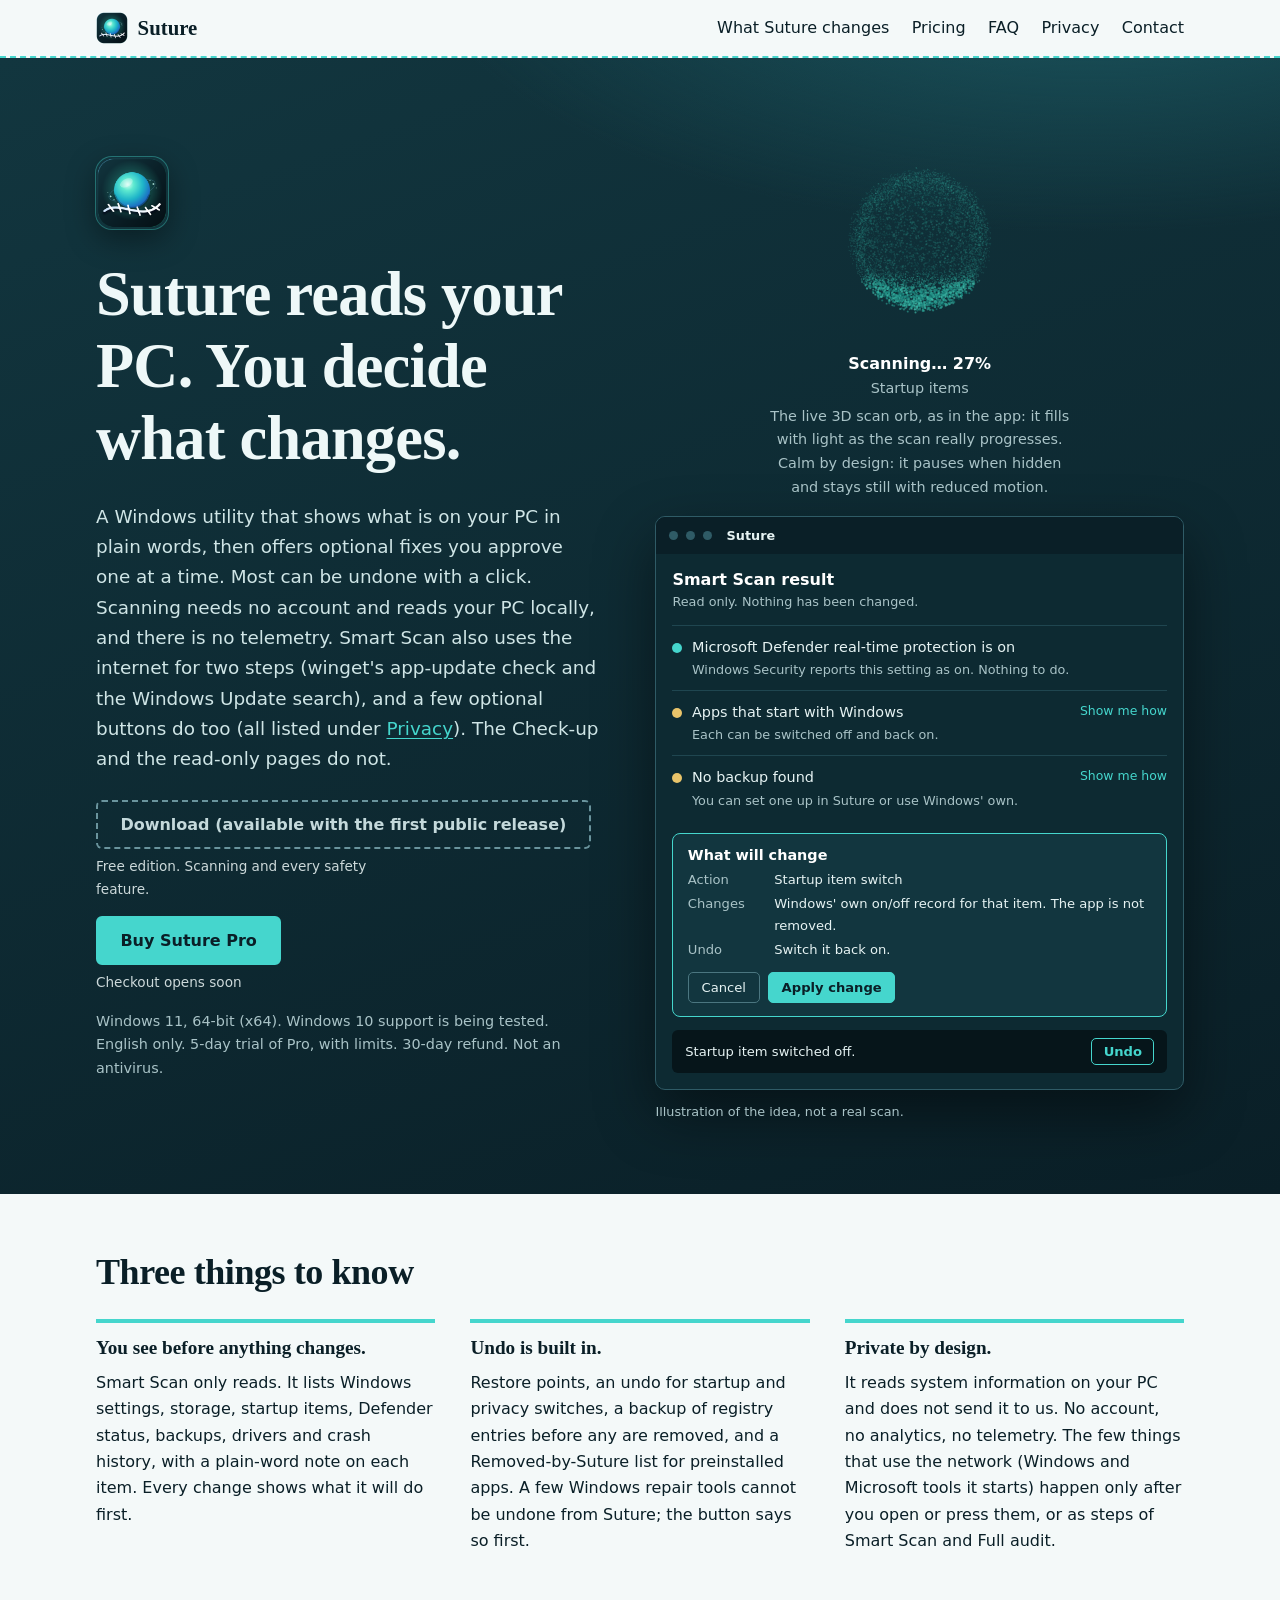
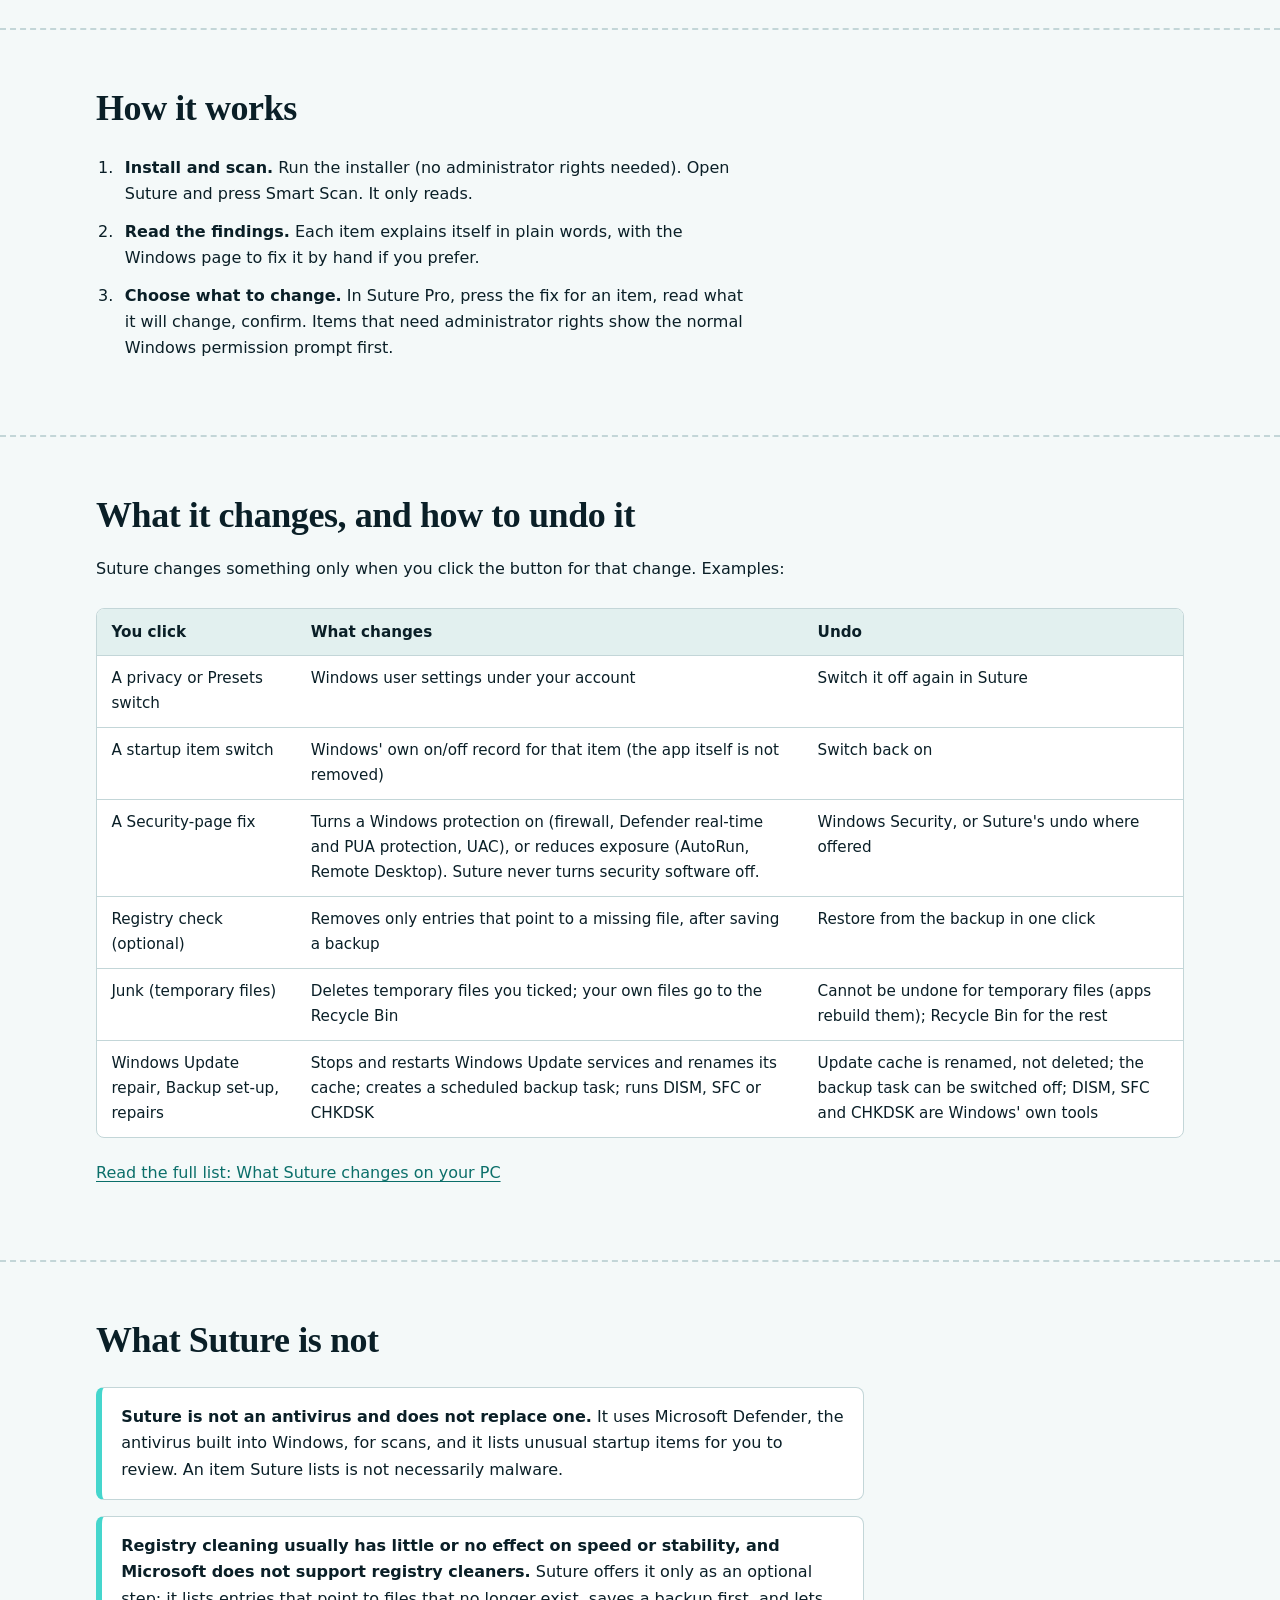
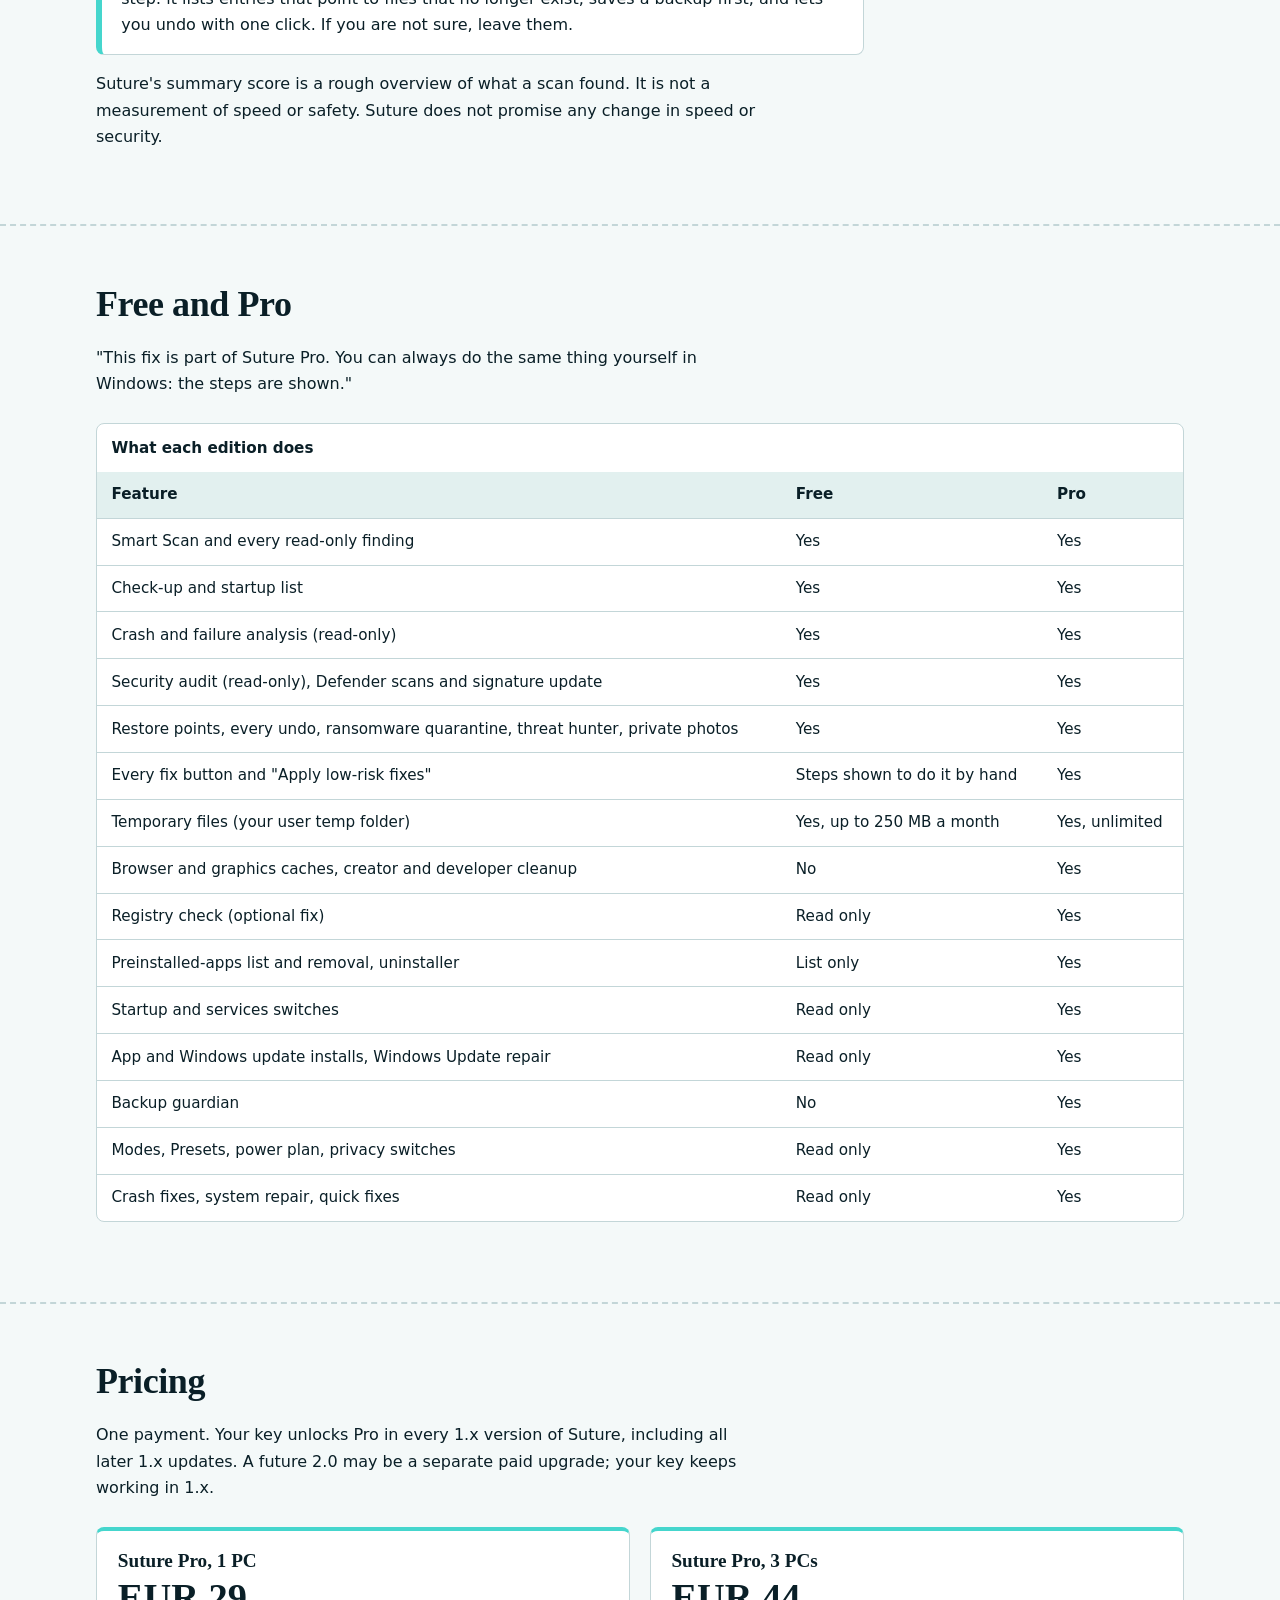
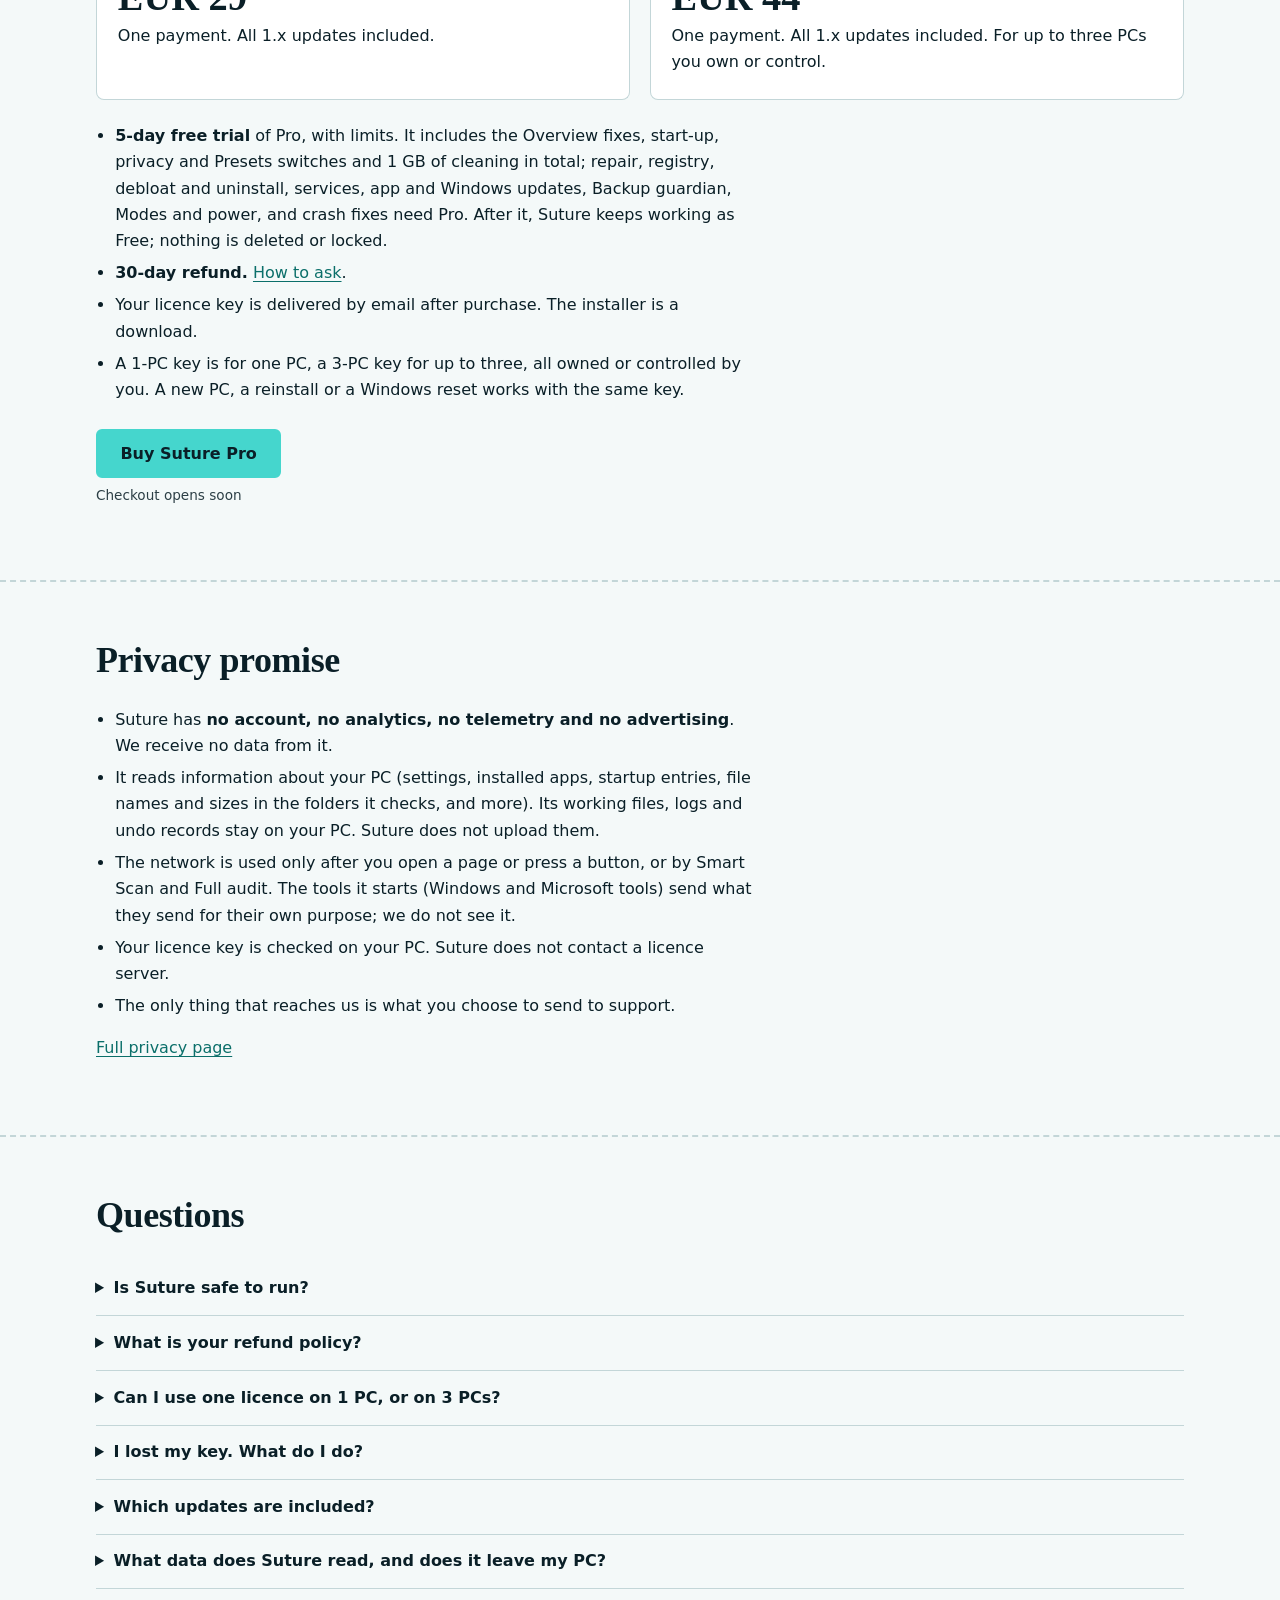
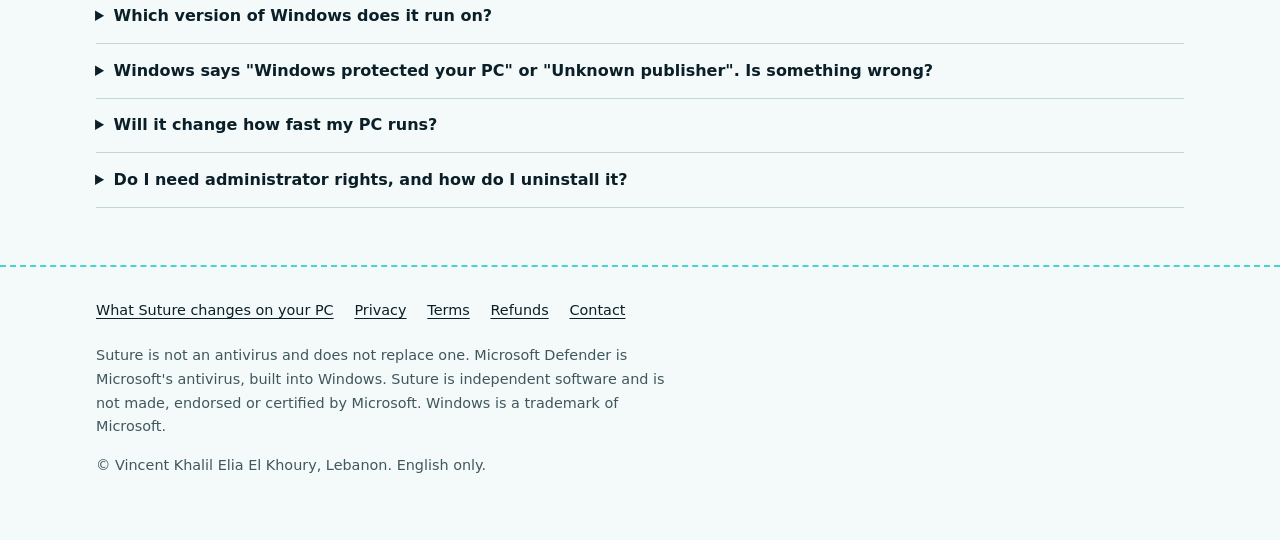
==== commit 65a0eb1a: "Add files via upload" ====
--- a/index.html
+++ b/index.html
@@ -56,7 +56,7 @@
 </div></div>
 <p class="caption">Illustration of the idea, not a real scan.</p></div>
 </div></div>
-<section class="first"><div class="wrap"><div class="sec-head"><h2>Three things to know</h2></div><div class="three"><div><h3>You see before anything changes.</h3><p>Smart Scan only reads. It lists Windows settings, storage, startup items, Defender status, backups, drivers and crash history, with a plain-word note on each item. Every change shows what it will do first.</p></div><div><h3>Undo is built in.</h3><p>Restore points, an undo for startup and privacy switches, a backup of registry entries before any are removed, and a Removed-by-Suture list for preinstalled apps. A few Windows repair tools cannot be undone from Suture; the button says so first.</p></div><div><h3>Private by design.</h3><p>It reads system information on your PC and does not send it to us. No account, no analytics, no telemetry. The few things that use the network (Windows and Microsoft tools it starts) happen only after you open or press them, or as steps of Smart Scan and Full audit.</p></div></div></div></section><section id="how"><div class="wrap"><div class="sec-head"><h2>How it works</h2></div><ol class="steps"><li><strong>Install and scan.</strong> Run the installer (no administrator rights needed). Open Suture and press Smart Scan. It only reads.</li><li><strong>Read the findings.</strong> Each item explains itself in plain words, with the Windows page to fix it by hand if you prefer.</li><li><strong>Choose what to change.</strong> In Suture Pro, press the fix for an item, read what it will change, confirm. Items that need administrator rights show the normal Windows permission prompt first.</li></ol></div></section><section id="changes"><div class="wrap"><div class="sec-head"><h2>What it changes, and how to undo it</h2><p>Suture changes something only when you click the button for that change. Examples:</p></div><div class="tablewrap"><table class="stack"><thead><tr><th scope="col">You click</th><th scope="col">What changes</th><th scope="col">Undo</th></tr></thead><tbody><tr><td data-label="You click">A privacy or Presets switch</td><td data-label="What changes">Windows user settings under your account</td><td data-label="Undo">Switch it off again in Suture</td></tr><tr><td data-label="You click">A startup item switch</td><td data-label="What changes">Windows' own on/off record for that item (the app itself is not removed)</td><td data-label="Undo">Switch back on</td></tr><tr><td data-label="You click">A Security-page fix</td><td data-label="What changes">Turns a Windows protection on (firewall, Defender real-time and PUA protection, UAC), or reduces exposure (AutoRun, Remote Desktop). Suture never turns security software off.</td><td data-label="Undo">Windows Security, or Suture's undo where offered</td></tr><tr><td data-label="You click">Registry check (optional)</td><td data-label="What changes">Removes only entries that point to a missing file, after saving a backup</td><td data-label="Undo">Restore from the backup in one click</td></tr><tr><td data-label="You click">Junk (temporary files)</td><td data-label="What changes">Deletes temporary files you ticked; your own files go to the Recycle Bin</td><td data-label="Undo">Cannot be undone for temporary files (apps rebuild them); Recycle Bin for the rest</td></tr><tr><td data-label="You click">Windows Update repair, Backup set-up, repairs</td><td data-label="What changes">Stops and restarts Windows Update services and renames its cache; creates a scheduled backup task; runs DISM, SFC or CHKDSK</td><td data-label="Undo">Update cache is renamed, not deleted; the backup task can be switched off; DISM, SFC and CHKDSK are Windows' own tools</td></tr></tbody></table></div><p><a href="changes.html">Read the full list: What Suture changes on your PC</a></p></div></section><section id="not"><div class="wrap"><div class="sec-head"><h2>What Suture is not</h2></div><div class="statement"><p><strong>Suture is not an antivirus and does not replace one.</strong> It uses Microsoft Defender, the antivirus built into Windows, for scans, and it lists unusual startup items for you to review. An item Suture lists is not necessarily malware.</p></div><div class="statement"><p><strong>Registry cleaning usually has little or no effect on speed or stability, and Microsoft does not support registry cleaners.</strong> Suture offers it only as an optional step: it lists entries that point to files that no longer exist, saves a backup first, and lets you undo with one click. If you are not sure, leave them.</p></div><p class="prose">Suture's summary score is a rough overview of what a scan found. It is not a measurement of speed or safety. Suture does not promise any change in speed or security.</p></div></section><section id="editions"><div class="wrap"><div class="sec-head"><h2>Free and Pro</h2><p class="prose">"This fix is part of Suture Pro. You can always do the same thing yourself in Windows: the steps are shown."</p></div><div class="tablewrap"><table class="stack"><caption>What each edition does</caption><thead><tr><th scope="col">Feature</th><th scope="col">Free</th><th scope="col">Pro</th></tr></thead><tbody><tr><td data-label="Feature">Smart Scan and every read-only finding</td><td data-label="Free">Yes</td><td data-label="Pro">Yes</td></tr><tr><td data-label="Feature">Check-up and startup list</td><td data-label="Free">Yes</td><td data-label="Pro">Yes</td></tr><tr><td data-label="Feature">Crash and failure analysis (read-only)</td><td data-label="Free">Yes</td><td data-label="Pro">Yes</td></tr><tr><td data-label="Feature">Security audit (read-only), Defender scans and signature update</td><td data-label="Free">Yes</td><td data-label="Pro">Yes</td></tr><tr><td data-label="Feature">Restore points, every undo, ransomware quarantine, threat hunter, private photos</td><td data-label="Free">Yes</td><td data-label="Pro">Yes</td></tr><tr><td data-label="Feature">Every fix button and "Apply low-risk fixes"</td><td data-label="Free">Steps shown to do it by hand</td><td data-label="Pro">Yes</td></tr><tr><td data-label="Feature">Temporary files (your user temp folder)</td><td data-label="Free">Yes, up to 250 MB a month</td><td data-label="Pro">Yes, unlimited</td></tr><tr><td data-label="Feature">Browser and graphics caches, creator and developer cleanup</td><td data-label="Free">No</td><td data-label="Pro">Yes</td></tr><tr><td data-label="Feature">Registry check (optional fix)</td><td data-label="Free">Read only</td><td data-label="Pro">Yes</td></tr><tr><td data-label="Feature">Preinstalled-apps list and removal, uninstaller</td><td data-label="Free">List only</td><td data-label="Pro">Yes</td></tr><tr><td data-label="Feature">Startup and services switches</td><td data-label="Free">Read only</td><td data-label="Pro">Yes</td></tr><tr><td data-label="Feature">App and Windows update installs, Windows Update repair</td><td data-label="Free">Read only</td><td data-label="Pro">Yes</td></tr><tr><td data-label="Feature">Backup guardian</td><td data-label="Free">No</td><td data-label="Pro">Yes</td></tr><tr><td data-label="Feature">Modes, Presets, power plan, privacy switches</td><td data-label="Free">Read only</td><td data-label="Pro">Yes</td></tr><tr><td data-label="Feature">Crash fixes, system repair, quick fixes</td><td data-label="Free">Read only</td><td data-label="Pro">Yes</td></tr></tbody></table></div></div></section><section id="pricing"><div class="wrap"><div class="sec-head"><h2>Pricing</h2><p class="prose">One payment. Your key unlocks Pro in every 1.x version of Suture, including all later 1.x updates. A future 2.0 may be a separate paid upgrade; your key keeps working in 1.x.</p></div><div class="price"><div class="plan"><h3>Suture Pro, 1 PC</h3><p class="amt">EUR 39</p><p>One payment. All 1.x updates included.</p></div><div class="plan"><h3>Suture Pro, 3 PCs</h3><p class="amt">EUR 59</p><p>One payment. All 1.x updates included. For up to three PCs you own or control.</p></div></div><ul class="facts"><li><strong>5-day free trial</strong> of Pro, with limits. It includes the Overview fixes, start-up, privacy and Presets switches and 1 GB of cleaning in total; repair, registry, debloat and uninstall, services, app and Windows updates, Backup guardian, Modes and power, and crash fixes need Pro. After it, Suture keeps working as Free; nothing is deleted or locked.</li><li><strong>30-day refund.</strong> <a href="refund.html">How to ask</a>.</li><li>Your licence key is delivered by email after purchase. The installer is a download.</li><li>A 1-PC key is for one PC, a 3-PC key for up to three, all owned or controlled by you. A new PC, a reinstall or a Windows reset works with the same key.</li></ul><div class="actions"><div class="col"><a class="btn" href="#buy-placeholder">Buy Suture Pro</a><span class="note">Checkout opens soon</span></div></div></div></section><section id="privacy"><div class="wrap"><div class="sec-head"><h2>Privacy promise</h2></div><ul class="facts"><li>Suture has <strong>no account, no analytics, no telemetry and no advertising</strong>. We receive no data from it.</li><li>It reads information about your PC (settings, installed apps, startup entries, file names and sizes in the folders it checks, and more). Its working files, logs and undo records stay on your PC. Suture does not upload them.</li><li>The network is used only after you open a page or press a button, or by Smart Scan and Full audit. The tools it starts (Windows and Microsoft tools) send what they send for their own purpose; we do not see it.</li><li>Your licence key is checked on your PC. Suture does not contact a licence server.</li><li>The only thing that reaches us is what you choose to send to support.</li></ul><p><a href="privacy.html">Full privacy page</a></p></div></section><section id="faq"><div class="wrap"><div class="sec-head"><h2>Questions</h2></div><details class="q"><summary>Is Suture safe to run?</summary><p>It reads first and changes nothing until you click. Each change says what it will do, and most can be undone. The installer adds no service, no scheduled task, no startup entry and changes no Windows setting. No software is free of faults: make a restore point first (Suture can make one) and keep your own backups.</p></details><details class="q"><summary>What is your refund policy?</summary><p>30 days from purchase, by email to suturesupport@gmail.com with your order reference. In the EU you may also have a statutory 14-day right of withdrawal, which can be lost once the download or key is delivered if you agreed to that at checkout. Details are on the <a href="refund.html">refund page</a>.</p></details><details class="q"><summary>Can I use one licence on 1 PC, or on 3 PCs?</summary><p>A 1-PC key is for one PC. A 3-PC key is for up to three PCs. All must be owned or controlled by you. Suture works offline and cannot count PCs, so this is a term of the licence that you accept, not something Suture enforces. A new PC, a reinstall or a Windows reset works with the same key: paste it in again.</p></details><details class="q"><summary>I lost my key. What do I do?</summary><p>Write to suturesupport@gmail.com from the address you ordered with and quote the order number (or the licence reference on the Licence page in Suture). We send the same key again. We do not make a second key for one order.</p></details><details class="q"><summary>Which updates are included?</summary><p>Your key unlocks Pro in every 1.x version of Suture, including all later 1.x updates. A future 2.0 may be a separate paid upgrade; your key keeps working in 1.x. Today new builds reach you as a new download.</p></details><details class="q"><summary>What data does Suture read, and does it leave my PC?</summary><p>It reads Windows settings, Defender status, startup entries, services, installed apps, drivers, event logs, battery and disk information, file names, sizes and dates in the folders you point it at, and the location tags inside photos in your private folder. It reads file contents only on your PC and never uploads them: photo tags, the duplicate finder (SHA-256 of files over 1 MB), the threat hunter's file check (the first 1 MB of files it inspects) and files you ask Defender to scan. None of it is sent to us. See the <a href="privacy.html">privacy page</a>.</p></details><details class="q"><summary>Which version of Windows does it run on?</summary><p>Windows 11, 64-bit (x64). Windows 10 support is being tested and is not promised yet. It runs under emulation on Windows 11 for ARM, which has not been tested.</p></details><details class="q"><summary>Windows says "Windows protected your PC" or "Unknown publisher". Is something wrong?</summary><p>The current build is not code-signed, so Windows has no publisher name to show and warns about it. This warning is about the missing signature and how few people have downloaded the file; it is not a verdict on the file. To check that the file is the one we published, compare its SHA-256 value:</p><pre><code>Get-FileHash -Algorithm SHA256 "SuturePro-Setup.exe"</code></pre><p>Run that in PowerShell in the folder you downloaded to. The result must match this value exactly: the SHA-256 value published next to each download. If it does not match, do not run the file and write to us. If it matches, choose More info, then Run anyway.</p></details><details class="q"><summary>Will it change how fast my PC runs?</summary><p>We make no promise about speed. Suture shows what it found and lets you make changes. Some, such as fewer startup items, can change how a PC feels, but we do not measure that and make no claim about it.</p></details><details class="q"><summary>Do I need administrator rights, and how do I uninstall it?</summary><p>To install and to scan: no. Some actions (Windows firewall, Defender settings, scheduled backup, repairs, all-users startup entries) show the normal Windows permission prompt first. To uninstall: Settings, Apps, Installed apps, Suture, Uninstall. The uninstaller asks whether to keep your settings, logs, quarantine and backups. Windows settings you changed through Suture stay changed unless you use Undo in Suture first.</p></details></div></section>
+<section class="first"><div class="wrap"><div class="sec-head"><h2>Three things to know</h2></div><div class="three"><div><h3>You see before anything changes.</h3><p>Smart Scan only reads. It lists Windows settings, storage, startup items, Defender status, backups, drivers and crash history, with a plain-word note on each item. Every change shows what it will do first.</p></div><div><h3>Undo is built in.</h3><p>Restore points, an undo for startup and privacy switches, a backup of registry entries before any are removed, and a Removed-by-Suture list for preinstalled apps. A few Windows repair tools cannot be undone from Suture; the button says so first.</p></div><div><h3>Private by design.</h3><p>It reads system information on your PC and does not send it to us. No account, no analytics, no telemetry. The few things that use the network (Windows and Microsoft tools it starts) happen only after you open or press them, or as steps of Smart Scan and Full audit.</p></div></div></div></section><section id="how"><div class="wrap"><div class="sec-head"><h2>How it works</h2></div><ol class="steps"><li><strong>Install and scan.</strong> Run the installer (no administrator rights needed). Open Suture and press Smart Scan. It only reads.</li><li><strong>Read the findings.</strong> Each item explains itself in plain words, with the Windows page to fix it by hand if you prefer.</li><li><strong>Choose what to change.</strong> In Suture Pro, press the fix for an item, read what it will change, confirm. Items that need administrator rights show the normal Windows permission prompt first.</li></ol></div></section><section id="changes"><div class="wrap"><div class="sec-head"><h2>What it changes, and how to undo it</h2><p>Suture changes something only when you click the button for that change. Examples:</p></div><div class="tablewrap"><table class="stack"><thead><tr><th scope="col">You click</th><th scope="col">What changes</th><th scope="col">Undo</th></tr></thead><tbody><tr><td data-label="You click">A privacy or Presets switch</td><td data-label="What changes">Windows user settings under your account</td><td data-label="Undo">Switch it off again in Suture</td></tr><tr><td data-label="You click">A startup item switch</td><td data-label="What changes">Windows' own on/off record for that item (the app itself is not removed)</td><td data-label="Undo">Switch back on</td></tr><tr><td data-label="You click">A Security-page fix</td><td data-label="What changes">Turns a Windows protection on (firewall, Defender real-time and PUA protection, UAC), or reduces exposure (AutoRun, Remote Desktop). Suture never turns security software off.</td><td data-label="Undo">Windows Security, or Suture's undo where offered</td></tr><tr><td data-label="You click">Registry check (optional)</td><td data-label="What changes">Removes only entries that point to a missing file, after saving a backup</td><td data-label="Undo">Restore from the backup in one click</td></tr><tr><td data-label="You click">Junk (temporary files)</td><td data-label="What changes">Deletes temporary files you ticked; your own files go to the Recycle Bin</td><td data-label="Undo">Cannot be undone for temporary files (apps rebuild them); Recycle Bin for the rest</td></tr><tr><td data-label="You click">Windows Update repair, Backup set-up, repairs</td><td data-label="What changes">Stops and restarts Windows Update services and renames its cache; creates a scheduled backup task; runs DISM, SFC or CHKDSK</td><td data-label="Undo">Update cache is renamed, not deleted; the backup task can be switched off; DISM, SFC and CHKDSK are Windows' own tools</td></tr></tbody></table></div><p><a href="changes.html">Read the full list: What Suture changes on your PC</a></p></div></section><section id="not"><div class="wrap"><div class="sec-head"><h2>What Suture is not</h2></div><div class="statement"><p><strong>Suture is not an antivirus and does not replace one.</strong> It uses Microsoft Defender, the antivirus built into Windows, for scans, and it lists unusual startup items for you to review. An item Suture lists is not necessarily malware.</p></div><div class="statement"><p><strong>Registry cleaning usually has little or no effect on speed or stability, and Microsoft does not support registry cleaners.</strong> Suture offers it only as an optional step: it lists entries that point to files that no longer exist, saves a backup first, and lets you undo with one click. If you are not sure, leave them.</p></div><p class="prose">Suture's summary score is a rough overview of what a scan found. It is not a measurement of speed or safety. Suture does not promise any change in speed or security.</p></div></section><section id="editions"><div class="wrap"><div class="sec-head"><h2>Free and Pro</h2><p class="prose">"This fix is part of Suture Pro. You can always do the same thing yourself in Windows: the steps are shown."</p></div><div class="tablewrap"><table class="stack"><caption>What each edition does</caption><thead><tr><th scope="col">Feature</th><th scope="col">Free</th><th scope="col">Pro</th></tr></thead><tbody><tr><td data-label="Feature">Smart Scan and every read-only finding</td><td data-label="Free">Yes</td><td data-label="Pro">Yes</td></tr><tr><td data-label="Feature">Check-up and startup list</td><td data-label="Free">Yes</td><td data-label="Pro">Yes</td></tr><tr><td data-label="Feature">Crash and failure analysis (read-only)</td><td data-label="Free">Yes</td><td data-label="Pro">Yes</td></tr><tr><td data-label="Feature">Security audit (read-only), Defender scans and signature update</td><td data-label="Free">Yes</td><td data-label="Pro">Yes</td></tr><tr><td data-label="Feature">Restore points, every undo, ransomware quarantine, threat hunter, private photos</td><td data-label="Free">Yes</td><td data-label="Pro">Yes</td></tr><tr><td data-label="Feature">Every fix button and "Apply low-risk fixes"</td><td data-label="Free">Steps shown to do it by hand</td><td data-label="Pro">Yes</td></tr><tr><td data-label="Feature">Temporary files (your user temp folder)</td><td data-label="Free">Yes, up to 250 MB a month</td><td data-label="Pro">Yes, unlimited</td></tr><tr><td data-label="Feature">Browser and graphics caches, creator and developer cleanup</td><td data-label="Free">No</td><td data-label="Pro">Yes</td></tr><tr><td data-label="Feature">Registry check (optional fix)</td><td data-label="Free">Read only</td><td data-label="Pro">Yes</td></tr><tr><td data-label="Feature">Preinstalled-apps list and removal, uninstaller</td><td data-label="Free">List only</td><td data-label="Pro">Yes</td></tr><tr><td data-label="Feature">Startup and services switches</td><td data-label="Free">Read only</td><td data-label="Pro">Yes</td></tr><tr><td data-label="Feature">App and Windows update installs, Windows Update repair</td><td data-label="Free">Read only</td><td data-label="Pro">Yes</td></tr><tr><td data-label="Feature">Backup guardian</td><td data-label="Free">No</td><td data-label="Pro">Yes</td></tr><tr><td data-label="Feature">Modes, Presets, power plan, privacy switches</td><td data-label="Free">Read only</td><td data-label="Pro">Yes</td></tr><tr><td data-label="Feature">Crash fixes, system repair, quick fixes</td><td data-label="Free">Read only</td><td data-label="Pro">Yes</td></tr></tbody></table></div></div></section><section id="pricing"><div class="wrap"><div class="sec-head"><h2>Pricing</h2><p class="prose">One payment. Your key unlocks Pro in every 1.x version of Suture, including all later 1.x updates. A future 2.0 may be a separate paid upgrade; your key keeps working in 1.x.</p></div><div class="price"><div class="plan"><h3>Suture Pro, 1 PC</h3><p class="amt">EUR 29</p><p>One payment. All 1.x updates included.</p></div><div class="plan"><h3>Suture Pro, 3 PCs</h3><p class="amt">EUR 44</p><p>One payment. All 1.x updates included. For up to three PCs you own or control.</p></div></div><ul class="facts"><li><strong>5-day free trial</strong> of Pro, with limits. It includes the Overview fixes, start-up, privacy and Presets switches and 1 GB of cleaning in total; repair, registry, debloat and uninstall, services, app and Windows updates, Backup guardian, Modes and power, and crash fixes need Pro. After it, Suture keeps working as Free; nothing is deleted or locked.</li><li><strong>30-day refund.</strong> <a href="refund.html">How to ask</a>.</li><li>Your licence key is delivered by email after purchase. The installer is a download.</li><li>A 1-PC key is for one PC, a 3-PC key for up to three, all owned or controlled by you. A new PC, a reinstall or a Windows reset works with the same key.</li></ul><div class="actions"><div class="col"><a class="btn" href="#buy-placeholder">Buy Suture Pro</a><span class="note">Checkout opens soon</span></div></div></div></section><section id="privacy"><div class="wrap"><div class="sec-head"><h2>Privacy promise</h2></div><ul class="facts"><li>Suture has <strong>no account, no analytics, no telemetry and no advertising</strong>. We receive no data from it.</li><li>It reads information about your PC (settings, installed apps, startup entries, file names and sizes in the folders it checks, and more). Its working files, logs and undo records stay on your PC. Suture does not upload them.</li><li>The network is used only after you open a page or press a button, or by Smart Scan and Full audit. The tools it starts (Windows and Microsoft tools) send what they send for their own purpose; we do not see it.</li><li>Your licence key is checked on your PC. Suture does not contact a licence server.</li><li>The only thing that reaches us is what you choose to send to support.</li></ul><p><a href="privacy.html">Full privacy page</a></p></div></section><section id="faq"><div class="wrap"><div class="sec-head"><h2>Questions</h2></div><details class="q"><summary>Is Suture safe to run?</summary><p>It reads first and changes nothing until you click. Each change says what it will do, and most can be undone. The installer adds no service, no scheduled task, no startup entry and changes no Windows setting. No software is free of faults: make a restore point first (Suture can make one) and keep your own backups.</p></details><details class="q"><summary>What is your refund policy?</summary><p>30 days from purchase, by email to suturesupport@gmail.com with your order reference. In the EU you may also have a statutory 14-day right of withdrawal, which can be lost once the download or key is delivered if you agreed to that at checkout. Details are on the <a href="refund.html">refund page</a>.</p></details><details class="q"><summary>Can I use one licence on 1 PC, or on 3 PCs?</summary><p>A 1-PC key is for one PC. A 3-PC key is for up to three PCs. All must be owned or controlled by you. Suture works offline and cannot count PCs, so this is a term of the licence that you accept, not something Suture enforces. A new PC, a reinstall or a Windows reset works with the same key: paste it in again.</p></details><details class="q"><summary>I lost my key. What do I do?</summary><p>Write to suturesupport@gmail.com from the address you ordered with and quote the order number (or the licence reference on the Licence page in Suture). We send the same key again. We do not make a second key for one order.</p></details><details class="q"><summary>Which updates are included?</summary><p>Your key unlocks Pro in every 1.x version of Suture, including all later 1.x updates. A future 2.0 may be a separate paid upgrade; your key keeps working in 1.x. Today new builds reach you as a new download.</p></details><details class="q"><summary>What data does Suture read, and does it leave my PC?</summary><p>It reads Windows settings, Defender status, startup entries, services, installed apps, drivers, event logs, battery and disk information, file names, sizes and dates in the folders you point it at, and the location tags inside photos in your private folder. It reads file contents only on your PC and never uploads them: photo tags, the duplicate finder (SHA-256 of files over 1 MB), the threat hunter's file check (the first 1 MB of files it inspects) and files you ask Defender to scan. None of it is sent to us. See the <a href="privacy.html">privacy page</a>.</p></details><details class="q"><summary>Which version of Windows does it run on?</summary><p>Windows 11, 64-bit (x64). Windows 10 support is being tested and is not promised yet. It runs under emulation on Windows 11 for ARM, which has not been tested.</p></details><details class="q"><summary>Windows says "Windows protected your PC" or "Unknown publisher". Is something wrong?</summary><p>The current build is not code-signed, so Windows has no publisher name to show and warns about it. This warning is about the missing signature and how few people have downloaded the file; it is not a verdict on the file. To check that the file is the one we published, compare its SHA-256 value:</p><pre><code>Get-FileHash -Algorithm SHA256 "SuturePro-Setup.exe"</code></pre><p>Run that in PowerShell in the folder you downloaded to. The result must match this value exactly: the SHA-256 value published next to each download. If it does not match, do not run the file and write to us. If it matches, choose More info, then Run anyway.</p></details><details class="q"><summary>Will it change how fast my PC runs?</summary><p>We make no promise about speed. Suture shows what it found and lets you make changes. Some, such as fewer startup items, can change how a PC feels, but we do not measure that and make no claim about it.</p></details><details class="q"><summary>Do I need administrator rights, and how do I uninstall it?</summary><p>To install and to scan: no. Some actions (Windows firewall, Defender settings, scheduled backup, repairs, all-users startup entries) show the normal Windows permission prompt first. To uninstall: Settings, Apps, Installed apps, Suture, Uninstall. The uninstaller asks whether to keep your settings, logs, quarantine and backups. Windows settings you changed through Suture stay changed unless you use Undo in Suture first.</p></details></div></section>
 </main>
 <footer class="site"><div class="wrap">
 <ul>
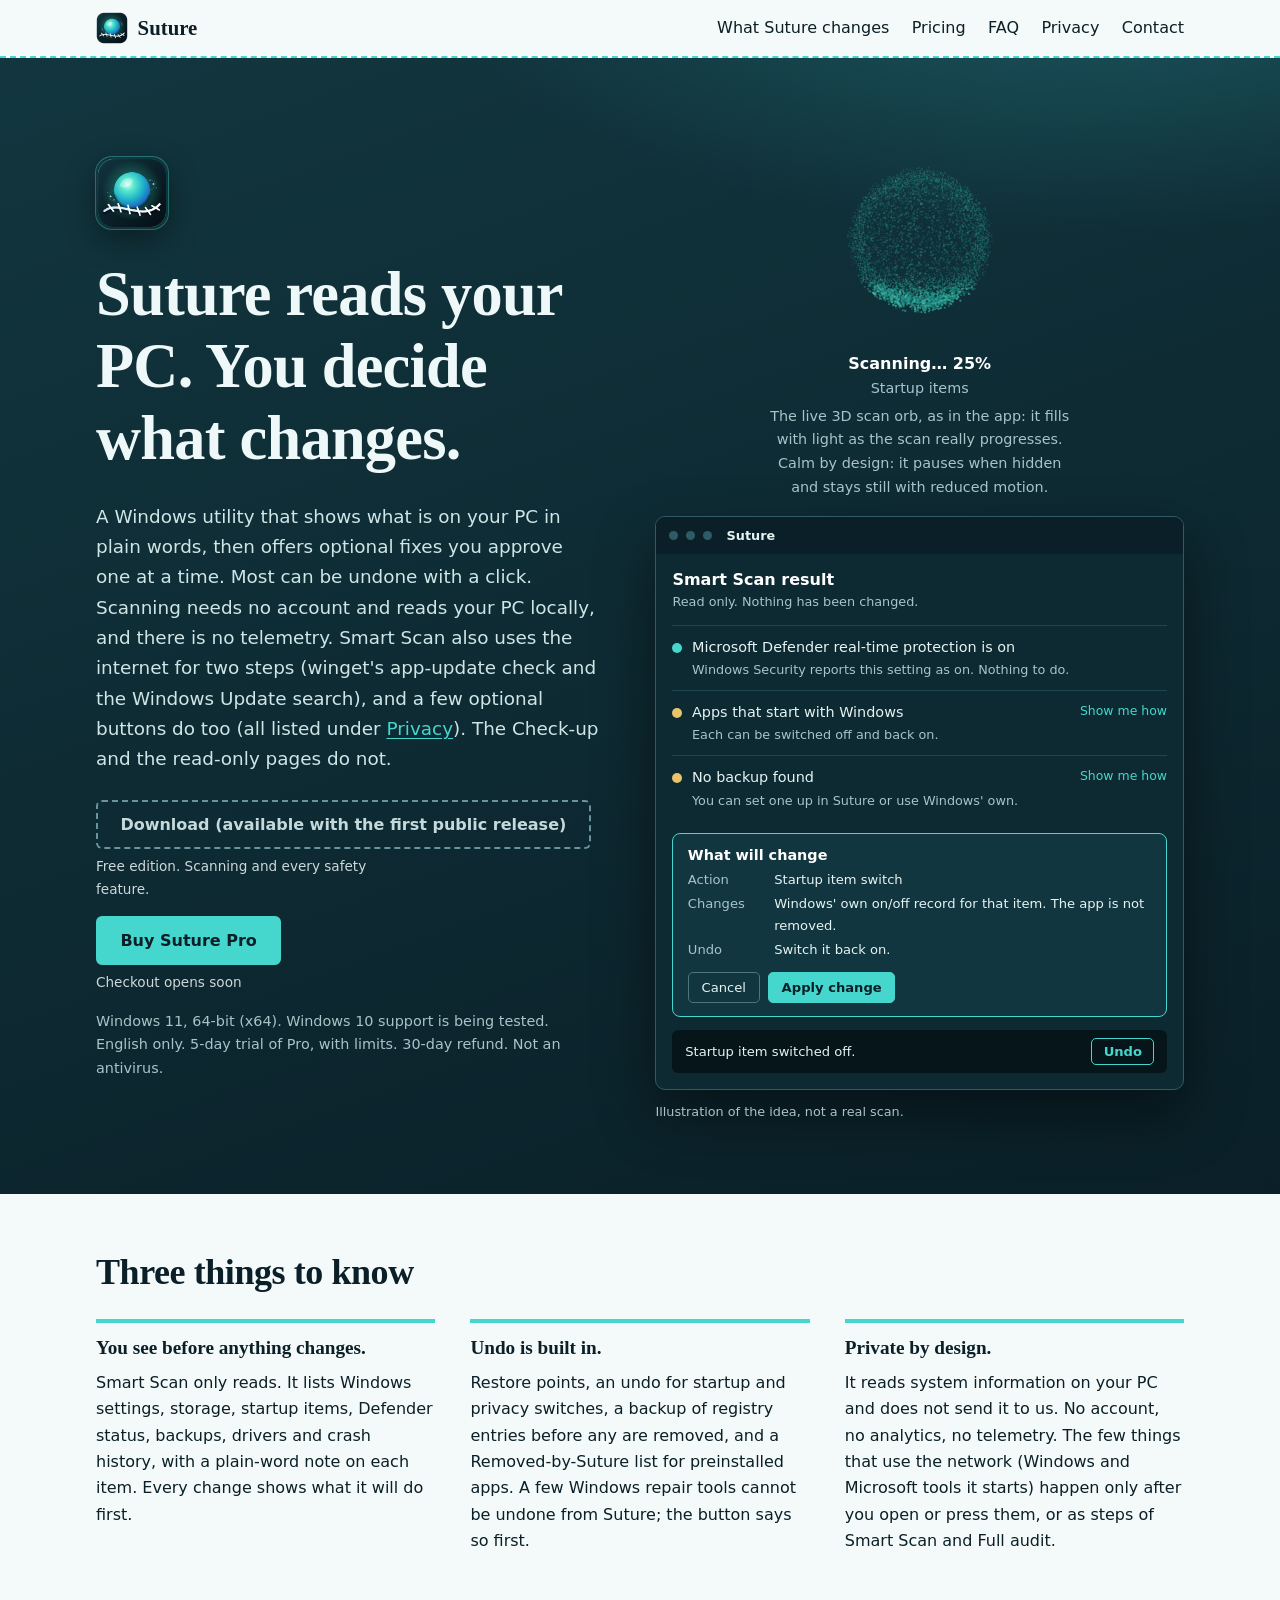
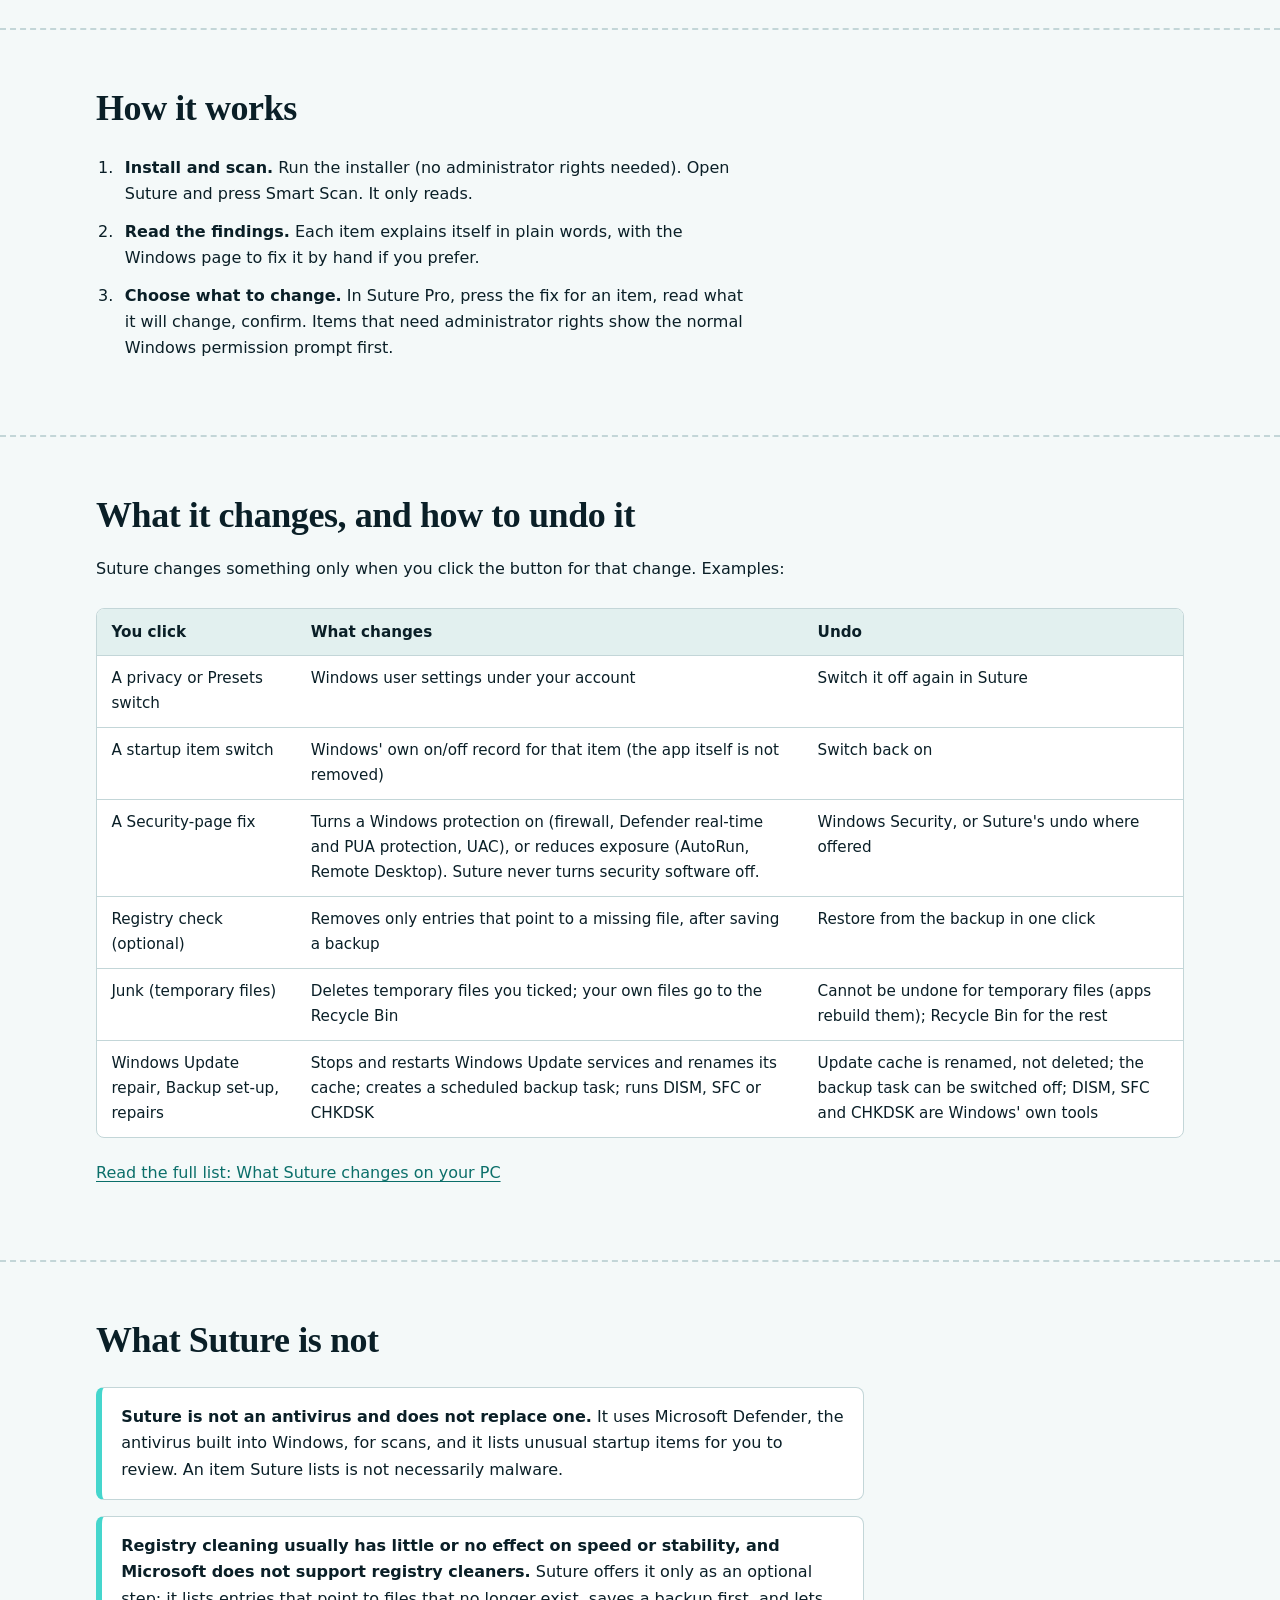
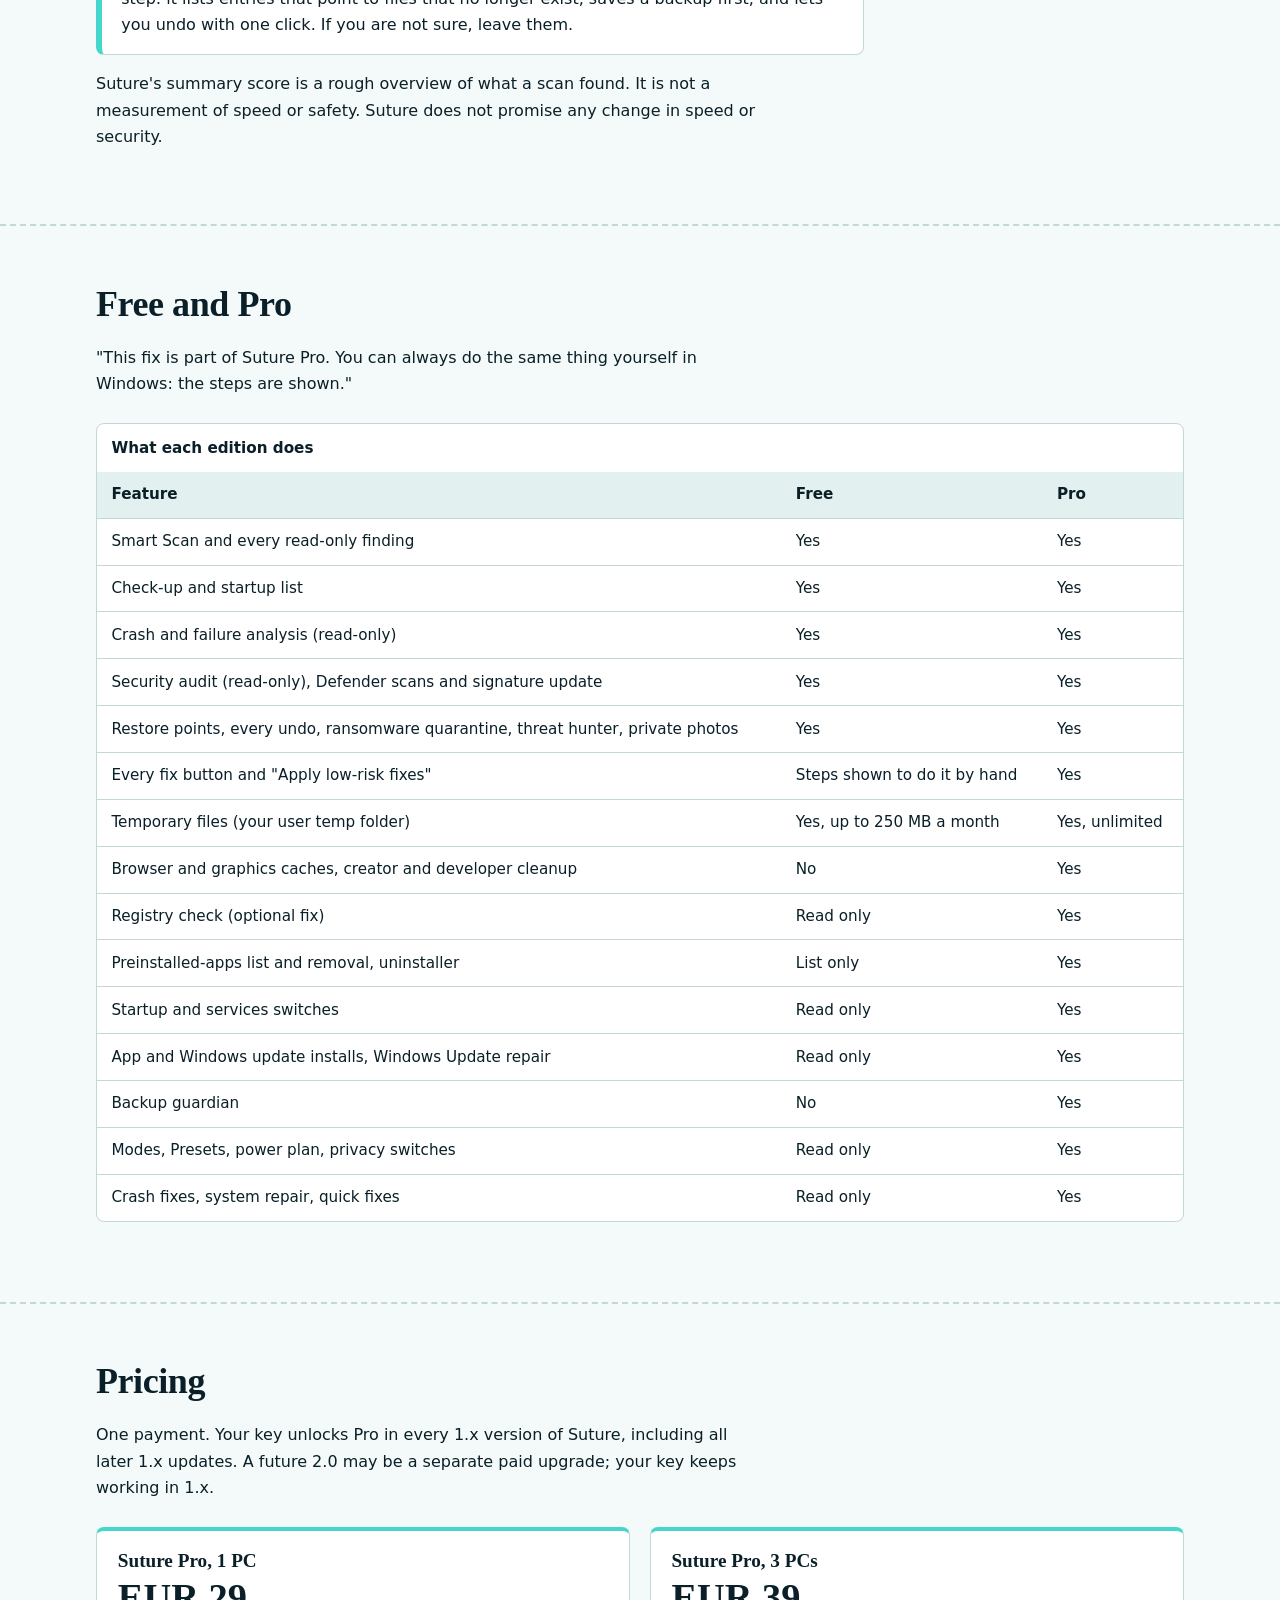
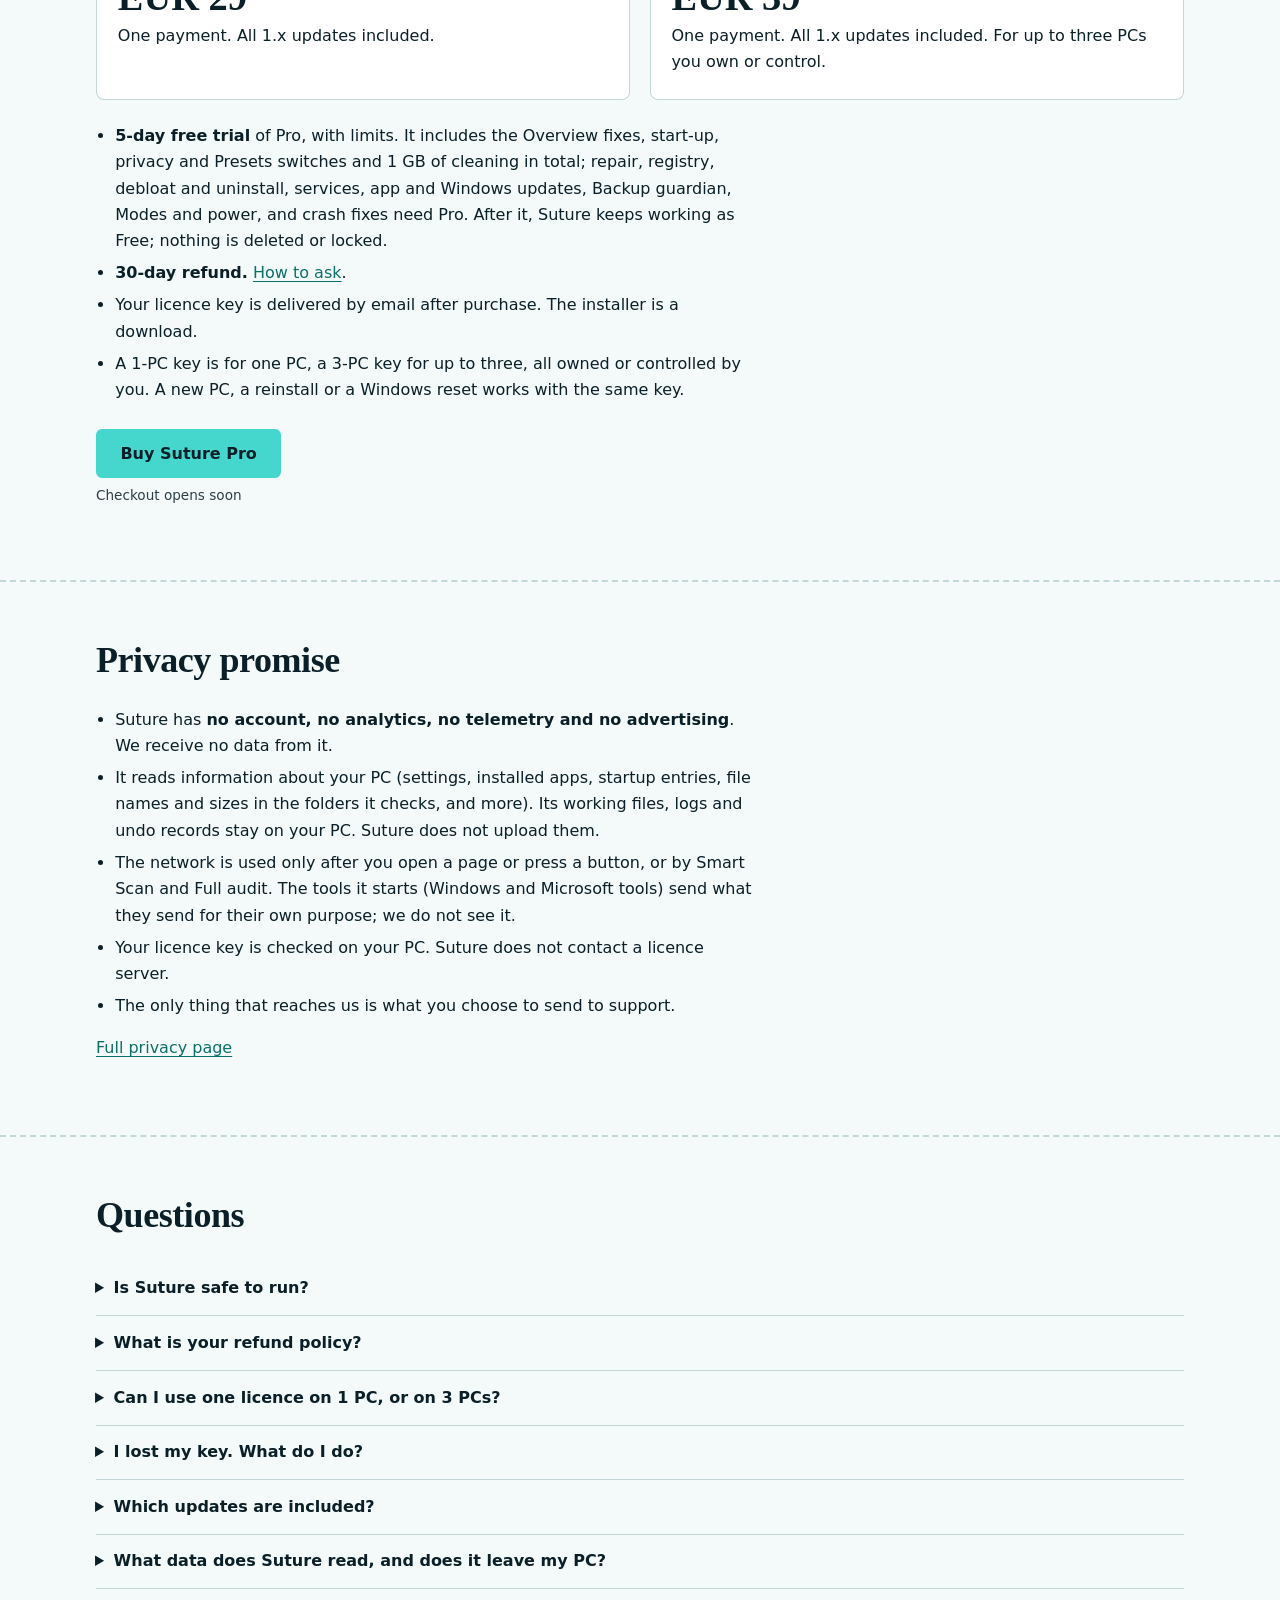
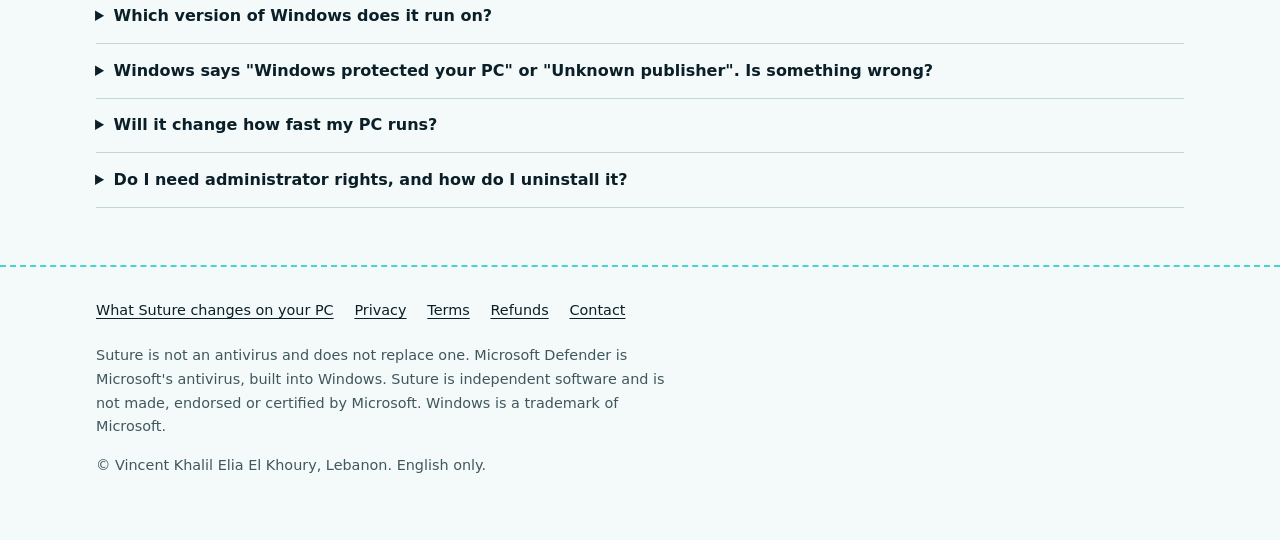
==== commit 4b4ff9f7: "Add files via upload" ====
--- a/index.html
+++ b/index.html
@@ -56,7 +56,7 @@
 </div></div>
 <p class="caption">Illustration of the idea, not a real scan.</p></div>
 </div></div>
-<section class="first"><div class="wrap"><div class="sec-head"><h2>Three things to know</h2></div><div class="three"><div><h3>You see before anything changes.</h3><p>Smart Scan only reads. It lists Windows settings, storage, startup items, Defender status, backups, drivers and crash history, with a plain-word note on each item. Every change shows what it will do first.</p></div><div><h3>Undo is built in.</h3><p>Restore points, an undo for startup and privacy switches, a backup of registry entries before any are removed, and a Removed-by-Suture list for preinstalled apps. A few Windows repair tools cannot be undone from Suture; the button says so first.</p></div><div><h3>Private by design.</h3><p>It reads system information on your PC and does not send it to us. No account, no analytics, no telemetry. The few things that use the network (Windows and Microsoft tools it starts) happen only after you open or press them, or as steps of Smart Scan and Full audit.</p></div></div></div></section><section id="how"><div class="wrap"><div class="sec-head"><h2>How it works</h2></div><ol class="steps"><li><strong>Install and scan.</strong> Run the installer (no administrator rights needed). Open Suture and press Smart Scan. It only reads.</li><li><strong>Read the findings.</strong> Each item explains itself in plain words, with the Windows page to fix it by hand if you prefer.</li><li><strong>Choose what to change.</strong> In Suture Pro, press the fix for an item, read what it will change, confirm. Items that need administrator rights show the normal Windows permission prompt first.</li></ol></div></section><section id="changes"><div class="wrap"><div class="sec-head"><h2>What it changes, and how to undo it</h2><p>Suture changes something only when you click the button for that change. Examples:</p></div><div class="tablewrap"><table class="stack"><thead><tr><th scope="col">You click</th><th scope="col">What changes</th><th scope="col">Undo</th></tr></thead><tbody><tr><td data-label="You click">A privacy or Presets switch</td><td data-label="What changes">Windows user settings under your account</td><td data-label="Undo">Switch it off again in Suture</td></tr><tr><td data-label="You click">A startup item switch</td><td data-label="What changes">Windows' own on/off record for that item (the app itself is not removed)</td><td data-label="Undo">Switch back on</td></tr><tr><td data-label="You click">A Security-page fix</td><td data-label="What changes">Turns a Windows protection on (firewall, Defender real-time and PUA protection, UAC), or reduces exposure (AutoRun, Remote Desktop). Suture never turns security software off.</td><td data-label="Undo">Windows Security, or Suture's undo where offered</td></tr><tr><td data-label="You click">Registry check (optional)</td><td data-label="What changes">Removes only entries that point to a missing file, after saving a backup</td><td data-label="Undo">Restore from the backup in one click</td></tr><tr><td data-label="You click">Junk (temporary files)</td><td data-label="What changes">Deletes temporary files you ticked; your own files go to the Recycle Bin</td><td data-label="Undo">Cannot be undone for temporary files (apps rebuild them); Recycle Bin for the rest</td></tr><tr><td data-label="You click">Windows Update repair, Backup set-up, repairs</td><td data-label="What changes">Stops and restarts Windows Update services and renames its cache; creates a scheduled backup task; runs DISM, SFC or CHKDSK</td><td data-label="Undo">Update cache is renamed, not deleted; the backup task can be switched off; DISM, SFC and CHKDSK are Windows' own tools</td></tr></tbody></table></div><p><a href="changes.html">Read the full list: What Suture changes on your PC</a></p></div></section><section id="not"><div class="wrap"><div class="sec-head"><h2>What Suture is not</h2></div><div class="statement"><p><strong>Suture is not an antivirus and does not replace one.</strong> It uses Microsoft Defender, the antivirus built into Windows, for scans, and it lists unusual startup items for you to review. An item Suture lists is not necessarily malware.</p></div><div class="statement"><p><strong>Registry cleaning usually has little or no effect on speed or stability, and Microsoft does not support registry cleaners.</strong> Suture offers it only as an optional step: it lists entries that point to files that no longer exist, saves a backup first, and lets you undo with one click. If you are not sure, leave them.</p></div><p class="prose">Suture's summary score is a rough overview of what a scan found. It is not a measurement of speed or safety. Suture does not promise any change in speed or security.</p></div></section><section id="editions"><div class="wrap"><div class="sec-head"><h2>Free and Pro</h2><p class="prose">"This fix is part of Suture Pro. You can always do the same thing yourself in Windows: the steps are shown."</p></div><div class="tablewrap"><table class="stack"><caption>What each edition does</caption><thead><tr><th scope="col">Feature</th><th scope="col">Free</th><th scope="col">Pro</th></tr></thead><tbody><tr><td data-label="Feature">Smart Scan and every read-only finding</td><td data-label="Free">Yes</td><td data-label="Pro">Yes</td></tr><tr><td data-label="Feature">Check-up and startup list</td><td data-label="Free">Yes</td><td data-label="Pro">Yes</td></tr><tr><td data-label="Feature">Crash and failure analysis (read-only)</td><td data-label="Free">Yes</td><td data-label="Pro">Yes</td></tr><tr><td data-label="Feature">Security audit (read-only), Defender scans and signature update</td><td data-label="Free">Yes</td><td data-label="Pro">Yes</td></tr><tr><td data-label="Feature">Restore points, every undo, ransomware quarantine, threat hunter, private photos</td><td data-label="Free">Yes</td><td data-label="Pro">Yes</td></tr><tr><td data-label="Feature">Every fix button and "Apply low-risk fixes"</td><td data-label="Free">Steps shown to do it by hand</td><td data-label="Pro">Yes</td></tr><tr><td data-label="Feature">Temporary files (your user temp folder)</td><td data-label="Free">Yes, up to 250 MB a month</td><td data-label="Pro">Yes, unlimited</td></tr><tr><td data-label="Feature">Browser and graphics caches, creator and developer cleanup</td><td data-label="Free">No</td><td data-label="Pro">Yes</td></tr><tr><td data-label="Feature">Registry check (optional fix)</td><td data-label="Free">Read only</td><td data-label="Pro">Yes</td></tr><tr><td data-label="Feature">Preinstalled-apps list and removal, uninstaller</td><td data-label="Free">List only</td><td data-label="Pro">Yes</td></tr><tr><td data-label="Feature">Startup and services switches</td><td data-label="Free">Read only</td><td data-label="Pro">Yes</td></tr><tr><td data-label="Feature">App and Windows update installs, Windows Update repair</td><td data-label="Free">Read only</td><td data-label="Pro">Yes</td></tr><tr><td data-label="Feature">Backup guardian</td><td data-label="Free">No</td><td data-label="Pro">Yes</td></tr><tr><td data-label="Feature">Modes, Presets, power plan, privacy switches</td><td data-label="Free">Read only</td><td data-label="Pro">Yes</td></tr><tr><td data-label="Feature">Crash fixes, system repair, quick fixes</td><td data-label="Free">Read only</td><td data-label="Pro">Yes</td></tr></tbody></table></div></div></section><section id="pricing"><div class="wrap"><div class="sec-head"><h2>Pricing</h2><p class="prose">One payment. Your key unlocks Pro in every 1.x version of Suture, including all later 1.x updates. A future 2.0 may be a separate paid upgrade; your key keeps working in 1.x.</p></div><div class="price"><div class="plan"><h3>Suture Pro, 1 PC</h3><p class="amt">EUR 29</p><p>One payment. All 1.x updates included.</p></div><div class="plan"><h3>Suture Pro, 3 PCs</h3><p class="amt">EUR 44</p><p>One payment. All 1.x updates included. For up to three PCs you own or control.</p></div></div><ul class="facts"><li><strong>5-day free trial</strong> of Pro, with limits. It includes the Overview fixes, start-up, privacy and Presets switches and 1 GB of cleaning in total; repair, registry, debloat and uninstall, services, app and Windows updates, Backup guardian, Modes and power, and crash fixes need Pro. After it, Suture keeps working as Free; nothing is deleted or locked.</li><li><strong>30-day refund.</strong> <a href="refund.html">How to ask</a>.</li><li>Your licence key is delivered by email after purchase. The installer is a download.</li><li>A 1-PC key is for one PC, a 3-PC key for up to three, all owned or controlled by you. A new PC, a reinstall or a Windows reset works with the same key.</li></ul><div class="actions"><div class="col"><a class="btn" href="#buy-placeholder">Buy Suture Pro</a><span class="note">Checkout opens soon</span></div></div></div></section><section id="privacy"><div class="wrap"><div class="sec-head"><h2>Privacy promise</h2></div><ul class="facts"><li>Suture has <strong>no account, no analytics, no telemetry and no advertising</strong>. We receive no data from it.</li><li>It reads information about your PC (settings, installed apps, startup entries, file names and sizes in the folders it checks, and more). Its working files, logs and undo records stay on your PC. Suture does not upload them.</li><li>The network is used only after you open a page or press a button, or by Smart Scan and Full audit. The tools it starts (Windows and Microsoft tools) send what they send for their own purpose; we do not see it.</li><li>Your licence key is checked on your PC. Suture does not contact a licence server.</li><li>The only thing that reaches us is what you choose to send to support.</li></ul><p><a href="privacy.html">Full privacy page</a></p></div></section><section id="faq"><div class="wrap"><div class="sec-head"><h2>Questions</h2></div><details class="q"><summary>Is Suture safe to run?</summary><p>It reads first and changes nothing until you click. Each change says what it will do, and most can be undone. The installer adds no service, no scheduled task, no startup entry and changes no Windows setting. No software is free of faults: make a restore point first (Suture can make one) and keep your own backups.</p></details><details class="q"><summary>What is your refund policy?</summary><p>30 days from purchase, by email to suturesupport@gmail.com with your order reference. In the EU you may also have a statutory 14-day right of withdrawal, which can be lost once the download or key is delivered if you agreed to that at checkout. Details are on the <a href="refund.html">refund page</a>.</p></details><details class="q"><summary>Can I use one licence on 1 PC, or on 3 PCs?</summary><p>A 1-PC key is for one PC. A 3-PC key is for up to three PCs. All must be owned or controlled by you. Suture works offline and cannot count PCs, so this is a term of the licence that you accept, not something Suture enforces. A new PC, a reinstall or a Windows reset works with the same key: paste it in again.</p></details><details class="q"><summary>I lost my key. What do I do?</summary><p>Write to suturesupport@gmail.com from the address you ordered with and quote the order number (or the licence reference on the Licence page in Suture). We send the same key again. We do not make a second key for one order.</p></details><details class="q"><summary>Which updates are included?</summary><p>Your key unlocks Pro in every 1.x version of Suture, including all later 1.x updates. A future 2.0 may be a separate paid upgrade; your key keeps working in 1.x. Today new builds reach you as a new download.</p></details><details class="q"><summary>What data does Suture read, and does it leave my PC?</summary><p>It reads Windows settings, Defender status, startup entries, services, installed apps, drivers, event logs, battery and disk information, file names, sizes and dates in the folders you point it at, and the location tags inside photos in your private folder. It reads file contents only on your PC and never uploads them: photo tags, the duplicate finder (SHA-256 of files over 1 MB), the threat hunter's file check (the first 1 MB of files it inspects) and files you ask Defender to scan. None of it is sent to us. See the <a href="privacy.html">privacy page</a>.</p></details><details class="q"><summary>Which version of Windows does it run on?</summary><p>Windows 11, 64-bit (x64). Windows 10 support is being tested and is not promised yet. It runs under emulation on Windows 11 for ARM, which has not been tested.</p></details><details class="q"><summary>Windows says "Windows protected your PC" or "Unknown publisher". Is something wrong?</summary><p>The current build is not code-signed, so Windows has no publisher name to show and warns about it. This warning is about the missing signature and how few people have downloaded the file; it is not a verdict on the file. To check that the file is the one we published, compare its SHA-256 value:</p><pre><code>Get-FileHash -Algorithm SHA256 "SuturePro-Setup.exe"</code></pre><p>Run that in PowerShell in the folder you downloaded to. The result must match this value exactly: the SHA-256 value published next to each download. If it does not match, do not run the file and write to us. If it matches, choose More info, then Run anyway.</p></details><details class="q"><summary>Will it change how fast my PC runs?</summary><p>We make no promise about speed. Suture shows what it found and lets you make changes. Some, such as fewer startup items, can change how a PC feels, but we do not measure that and make no claim about it.</p></details><details class="q"><summary>Do I need administrator rights, and how do I uninstall it?</summary><p>To install and to scan: no. Some actions (Windows firewall, Defender settings, scheduled backup, repairs, all-users startup entries) show the normal Windows permission prompt first. To uninstall: Settings, Apps, Installed apps, Suture, Uninstall. The uninstaller asks whether to keep your settings, logs, quarantine and backups. Windows settings you changed through Suture stay changed unless you use Undo in Suture first.</p></details></div></section>
+<section class="first"><div class="wrap"><div class="sec-head"><h2>Three things to know</h2></div><div class="three"><div><h3>You see before anything changes.</h3><p>Smart Scan only reads. It lists Windows settings, storage, startup items, Defender status, backups, drivers and crash history, with a plain-word note on each item. Every change shows what it will do first.</p></div><div><h3>Undo is built in.</h3><p>Restore points, an undo for startup and privacy switches, a backup of registry entries before any are removed, and a Removed-by-Suture list for preinstalled apps. A few Windows repair tools cannot be undone from Suture; the button says so first.</p></div><div><h3>Private by design.</h3><p>It reads system information on your PC and does not send it to us. No account, no analytics, no telemetry. The few things that use the network (Windows and Microsoft tools it starts) happen only after you open or press them, or as steps of Smart Scan and Full audit.</p></div></div></div></section><section id="how"><div class="wrap"><div class="sec-head"><h2>How it works</h2></div><ol class="steps"><li><strong>Install and scan.</strong> Run the installer (no administrator rights needed). Open Suture and press Smart Scan. It only reads.</li><li><strong>Read the findings.</strong> Each item explains itself in plain words, with the Windows page to fix it by hand if you prefer.</li><li><strong>Choose what to change.</strong> In Suture Pro, press the fix for an item, read what it will change, confirm. Items that need administrator rights show the normal Windows permission prompt first.</li></ol></div></section><section id="changes"><div class="wrap"><div class="sec-head"><h2>What it changes, and how to undo it</h2><p>Suture changes something only when you click the button for that change. Examples:</p></div><div class="tablewrap"><table class="stack"><thead><tr><th scope="col">You click</th><th scope="col">What changes</th><th scope="col">Undo</th></tr></thead><tbody><tr><td data-label="You click">A privacy or Presets switch</td><td data-label="What changes">Windows user settings under your account</td><td data-label="Undo">Switch it off again in Suture</td></tr><tr><td data-label="You click">A startup item switch</td><td data-label="What changes">Windows' own on/off record for that item (the app itself is not removed)</td><td data-label="Undo">Switch back on</td></tr><tr><td data-label="You click">A Security-page fix</td><td data-label="What changes">Turns a Windows protection on (firewall, Defender real-time and PUA protection, UAC), or reduces exposure (AutoRun, Remote Desktop). Suture never turns security software off.</td><td data-label="Undo">Windows Security, or Suture's undo where offered</td></tr><tr><td data-label="You click">Registry check (optional)</td><td data-label="What changes">Removes only entries that point to a missing file, after saving a backup</td><td data-label="Undo">Restore from the backup in one click</td></tr><tr><td data-label="You click">Junk (temporary files)</td><td data-label="What changes">Deletes temporary files you ticked; your own files go to the Recycle Bin</td><td data-label="Undo">Cannot be undone for temporary files (apps rebuild them); Recycle Bin for the rest</td></tr><tr><td data-label="You click">Windows Update repair, Backup set-up, repairs</td><td data-label="What changes">Stops and restarts Windows Update services and renames its cache; creates a scheduled backup task; runs DISM, SFC or CHKDSK</td><td data-label="Undo">Update cache is renamed, not deleted; the backup task can be switched off; DISM, SFC and CHKDSK are Windows' own tools</td></tr></tbody></table></div><p><a href="changes.html">Read the full list: What Suture changes on your PC</a></p></div></section><section id="not"><div class="wrap"><div class="sec-head"><h2>What Suture is not</h2></div><div class="statement"><p><strong>Suture is not an antivirus and does not replace one.</strong> It uses Microsoft Defender, the antivirus built into Windows, for scans, and it lists unusual startup items for you to review. An item Suture lists is not necessarily malware.</p></div><div class="statement"><p><strong>Registry cleaning usually has little or no effect on speed or stability, and Microsoft does not support registry cleaners.</strong> Suture offers it only as an optional step: it lists entries that point to files that no longer exist, saves a backup first, and lets you undo with one click. If you are not sure, leave them.</p></div><p class="prose">Suture's summary score is a rough overview of what a scan found. It is not a measurement of speed or safety. Suture does not promise any change in speed or security.</p></div></section><section id="editions"><div class="wrap"><div class="sec-head"><h2>Free and Pro</h2><p class="prose">"This fix is part of Suture Pro. You can always do the same thing yourself in Windows: the steps are shown."</p></div><div class="tablewrap"><table class="stack"><caption>What each edition does</caption><thead><tr><th scope="col">Feature</th><th scope="col">Free</th><th scope="col">Pro</th></tr></thead><tbody><tr><td data-label="Feature">Smart Scan and every read-only finding</td><td data-label="Free">Yes</td><td data-label="Pro">Yes</td></tr><tr><td data-label="Feature">Check-up and startup list</td><td data-label="Free">Yes</td><td data-label="Pro">Yes</td></tr><tr><td data-label="Feature">Crash and failure analysis (read-only)</td><td data-label="Free">Yes</td><td data-label="Pro">Yes</td></tr><tr><td data-label="Feature">Security audit (read-only), Defender scans and signature update</td><td data-label="Free">Yes</td><td data-label="Pro">Yes</td></tr><tr><td data-label="Feature">Restore points, every undo, ransomware quarantine, threat hunter, private photos</td><td data-label="Free">Yes</td><td data-label="Pro">Yes</td></tr><tr><td data-label="Feature">Every fix button and "Apply low-risk fixes"</td><td data-label="Free">Steps shown to do it by hand</td><td data-label="Pro">Yes</td></tr><tr><td data-label="Feature">Temporary files (your user temp folder)</td><td data-label="Free">Yes, up to 250 MB a month</td><td data-label="Pro">Yes, unlimited</td></tr><tr><td data-label="Feature">Browser and graphics caches, creator and developer cleanup</td><td data-label="Free">No</td><td data-label="Pro">Yes</td></tr><tr><td data-label="Feature">Registry check (optional fix)</td><td data-label="Free">Read only</td><td data-label="Pro">Yes</td></tr><tr><td data-label="Feature">Preinstalled-apps list and removal, uninstaller</td><td data-label="Free">List only</td><td data-label="Pro">Yes</td></tr><tr><td data-label="Feature">Startup and services switches</td><td data-label="Free">Read only</td><td data-label="Pro">Yes</td></tr><tr><td data-label="Feature">App and Windows update installs, Windows Update repair</td><td data-label="Free">Read only</td><td data-label="Pro">Yes</td></tr><tr><td data-label="Feature">Backup guardian</td><td data-label="Free">No</td><td data-label="Pro">Yes</td></tr><tr><td data-label="Feature">Modes, Presets, power plan, privacy switches</td><td data-label="Free">Read only</td><td data-label="Pro">Yes</td></tr><tr><td data-label="Feature">Crash fixes, system repair, quick fixes</td><td data-label="Free">Read only</td><td data-label="Pro">Yes</td></tr></tbody></table></div></div></section><section id="pricing"><div class="wrap"><div class="sec-head"><h2>Pricing</h2><p class="prose">One payment. Your key unlocks Pro in every 1.x version of Suture, including all later 1.x updates. A future 2.0 may be a separate paid upgrade; your key keeps working in 1.x.</p></div><div class="price"><div class="plan"><h3>Suture Pro, 1 PC</h3><p class="amt">EUR 29</p><p>One payment. All 1.x updates included.</p></div><div class="plan"><h3>Suture Pro, 3 PCs</h3><p class="amt">EUR 39</p><p>One payment. All 1.x updates included. For up to three PCs you own or control.</p></div></div><ul class="facts"><li><strong>5-day free trial</strong> of Pro, with limits. It includes the Overview fixes, start-up, privacy and Presets switches and 1 GB of cleaning in total; repair, registry, debloat and uninstall, services, app and Windows updates, Backup guardian, Modes and power, and crash fixes need Pro. After it, Suture keeps working as Free; nothing is deleted or locked.</li><li><strong>30-day refund.</strong> <a href="refund.html">How to ask</a>.</li><li>Your licence key is delivered by email after purchase. The installer is a download.</li><li>A 1-PC key is for one PC, a 3-PC key for up to three, all owned or controlled by you. A new PC, a reinstall or a Windows reset works with the same key.</li></ul><div class="actions"><div class="col"><a class="btn" href="#buy-placeholder">Buy Suture Pro</a><span class="note">Checkout opens soon</span></div></div></div></section><section id="privacy"><div class="wrap"><div class="sec-head"><h2>Privacy promise</h2></div><ul class="facts"><li>Suture has <strong>no account, no analytics, no telemetry and no advertising</strong>. We receive no data from it.</li><li>It reads information about your PC (settings, installed apps, startup entries, file names and sizes in the folders it checks, and more). Its working files, logs and undo records stay on your PC. Suture does not upload them.</li><li>The network is used only after you open a page or press a button, or by Smart Scan and Full audit. The tools it starts (Windows and Microsoft tools) send what they send for their own purpose; we do not see it.</li><li>Your licence key is checked on your PC. Suture does not contact a licence server.</li><li>The only thing that reaches us is what you choose to send to support.</li></ul><p><a href="privacy.html">Full privacy page</a></p></div></section><section id="faq"><div class="wrap"><div class="sec-head"><h2>Questions</h2></div><details class="q"><summary>Is Suture safe to run?</summary><p>It reads first and changes nothing until you click. Each change says what it will do, and most can be undone. The installer adds no service, no scheduled task, no startup entry and changes no Windows setting. No software is free of faults: make a restore point first (Suture can make one) and keep your own backups.</p></details><details class="q"><summary>What is your refund policy?</summary><p>30 days from purchase, by email to suturesupport@gmail.com with your order reference. In the EU you may also have a statutory 14-day right of withdrawal, which can be lost once the download or key is delivered if you agreed to that at checkout. Details are on the <a href="refund.html">refund page</a>.</p></details><details class="q"><summary>Can I use one licence on 1 PC, or on 3 PCs?</summary><p>A 1-PC key is for one PC. A 3-PC key is for up to three PCs. All must be owned or controlled by you. Suture works offline and cannot count PCs, so this is a term of the licence that you accept, not something Suture enforces. A new PC, a reinstall or a Windows reset works with the same key: paste it in again.</p></details><details class="q"><summary>I lost my key. What do I do?</summary><p>Write to suturesupport@gmail.com from the address you ordered with and quote the order number (or the licence reference on the Licence page in Suture). We send the same key again. We do not make a second key for one order.</p></details><details class="q"><summary>Which updates are included?</summary><p>Your key unlocks Pro in every 1.x version of Suture, including all later 1.x updates. A future 2.0 may be a separate paid upgrade; your key keeps working in 1.x. Today new builds reach you as a new download.</p></details><details class="q"><summary>What data does Suture read, and does it leave my PC?</summary><p>It reads Windows settings, Defender status, startup entries, services, installed apps, drivers, event logs, battery and disk information, file names, sizes and dates in the folders you point it at, and the location tags inside photos in your private folder. It reads file contents only on your PC and never uploads them: photo tags, the duplicate finder (SHA-256 of files over 1 MB), the threat hunter's file check (the first 1 MB of files it inspects) and files you ask Defender to scan. None of it is sent to us. See the <a href="privacy.html">privacy page</a>.</p></details><details class="q"><summary>Which version of Windows does it run on?</summary><p>Windows 11, 64-bit (x64). Windows 10 support is being tested and is not promised yet. It runs under emulation on Windows 11 for ARM, which has not been tested.</p></details><details class="q"><summary>Windows says "Windows protected your PC" or "Unknown publisher". Is something wrong?</summary><p>The current build is not code-signed, so Windows has no publisher name to show and warns about it. This warning is about the missing signature and how few people have downloaded the file; it is not a verdict on the file. To check that the file is the one we published, compare its SHA-256 value:</p><pre><code>Get-FileHash -Algorithm SHA256 "SuturePro-Setup.exe"</code></pre><p>Run that in PowerShell in the folder you downloaded to. The result must match this value exactly: the SHA-256 value published next to each download. If it does not match, do not run the file and write to us. If it matches, choose More info, then Run anyway.</p></details><details class="q"><summary>Will it change how fast my PC runs?</summary><p>We make no promise about speed. Suture shows what it found and lets you make changes. Some, such as fewer startup items, can change how a PC feels, but we do not measure that and make no claim about it.</p></details><details class="q"><summary>Do I need administrator rights, and how do I uninstall it?</summary><p>To install and to scan: no. Some actions (Windows firewall, Defender settings, scheduled backup, repairs, all-users startup entries) show the normal Windows permission prompt first. To uninstall: Settings, Apps, Installed apps, Suture, Uninstall. The uninstaller asks whether to keep your settings, logs, quarantine and backups. Windows settings you changed through Suture stay changed unless you use Undo in Suture first.</p></details></div></section>
 </main>
 <footer class="site"><div class="wrap">
 <ul>
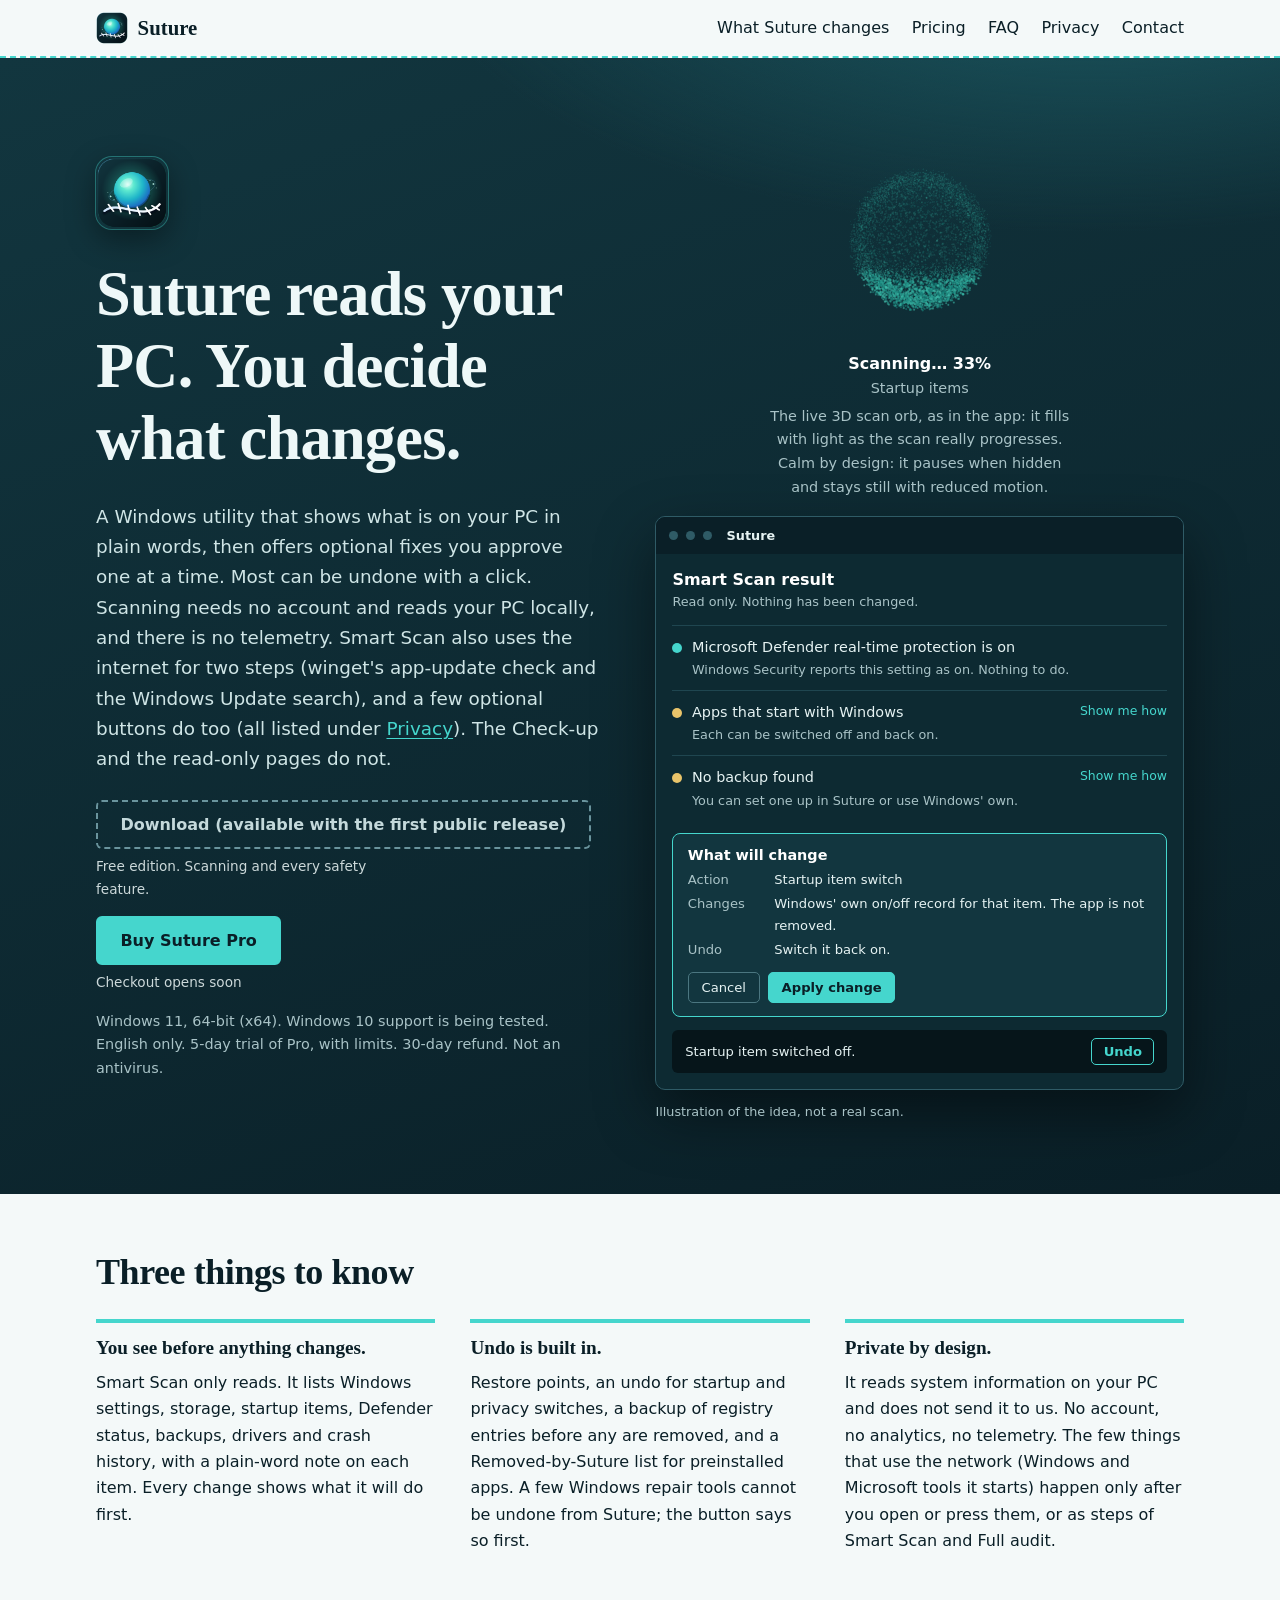
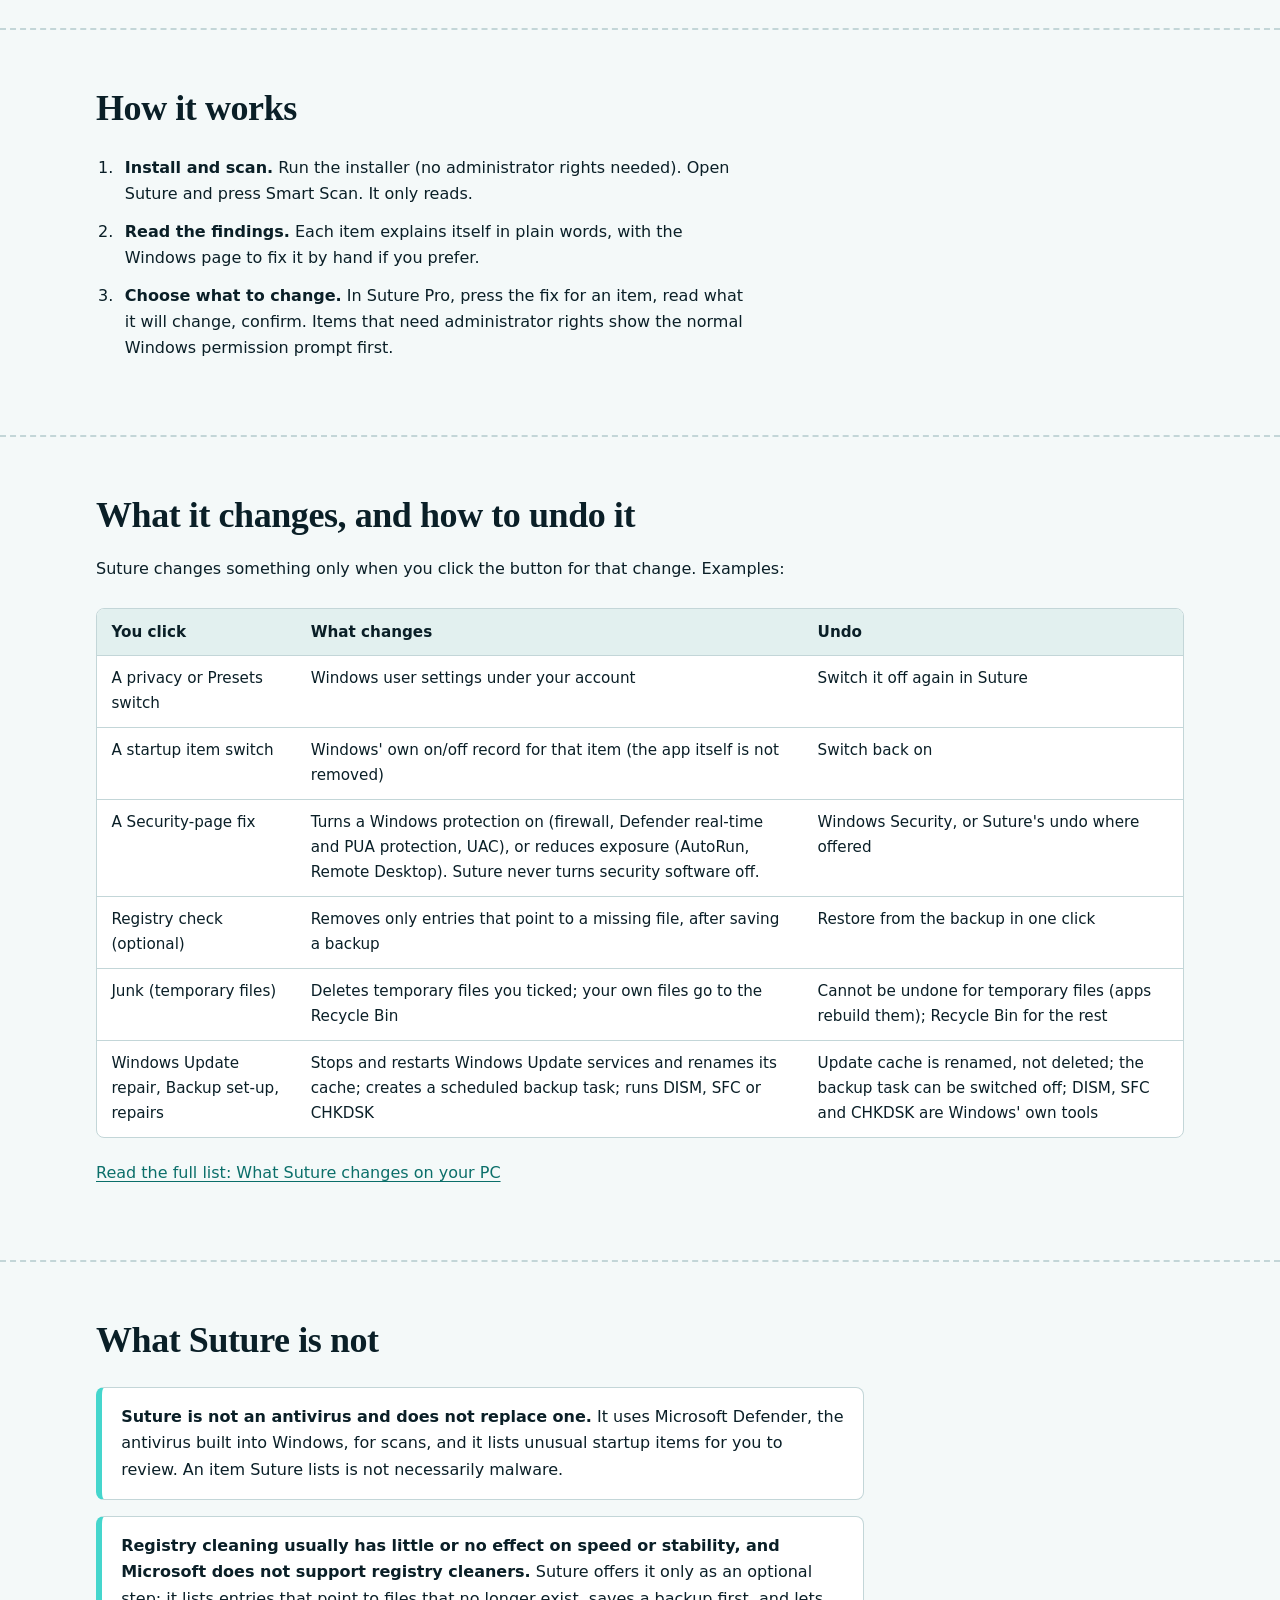
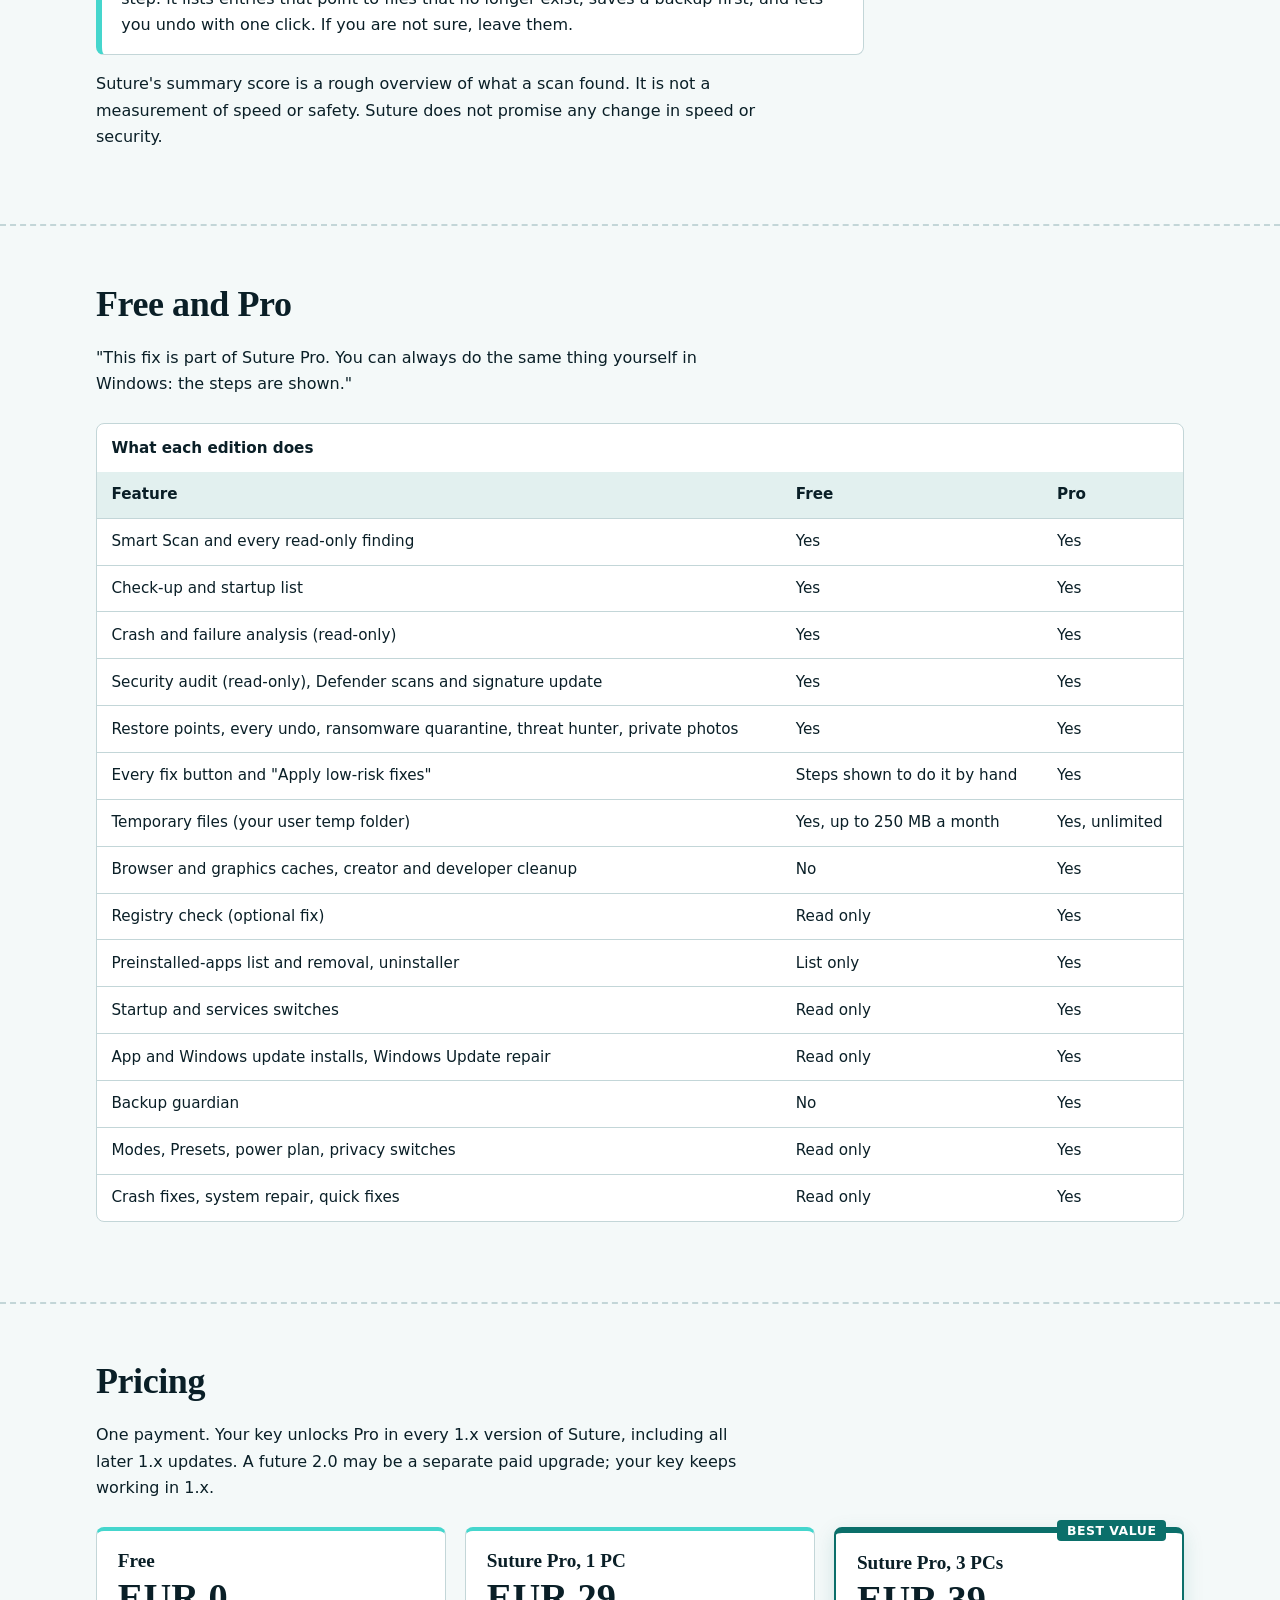
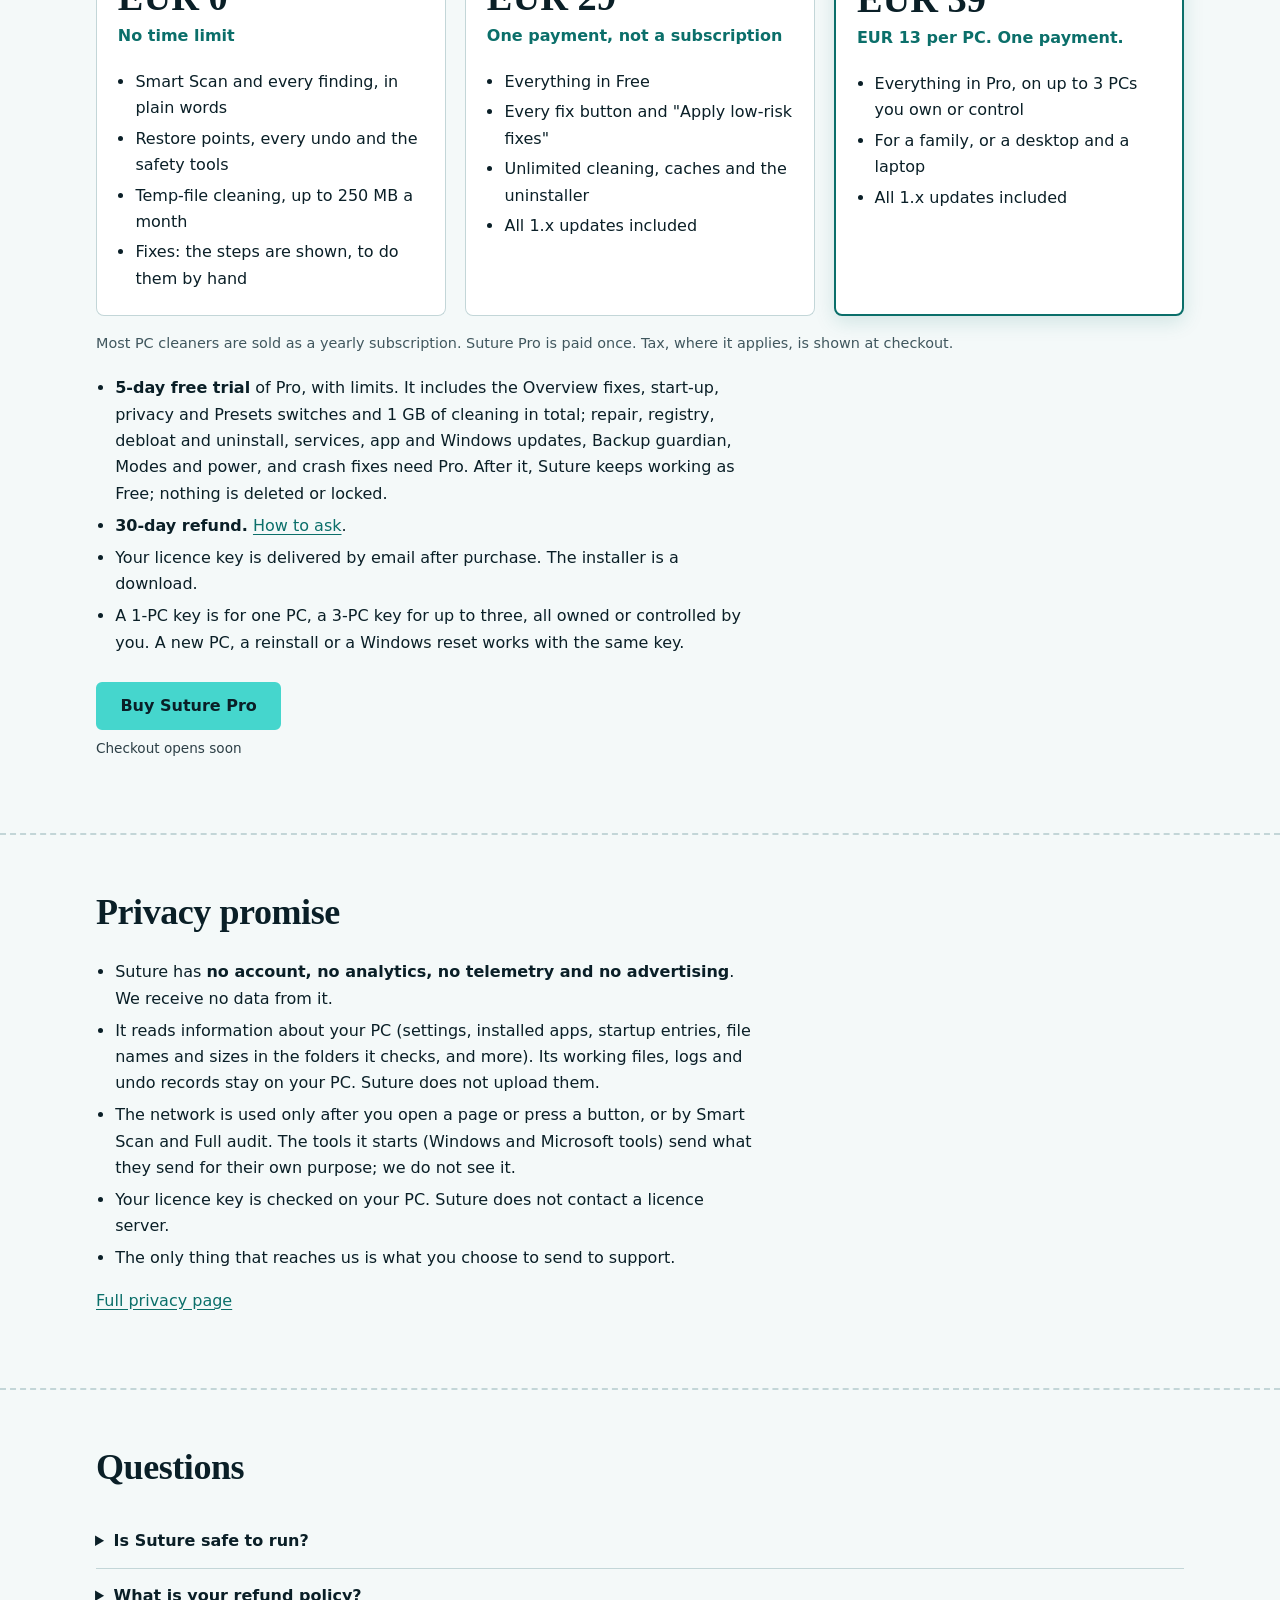
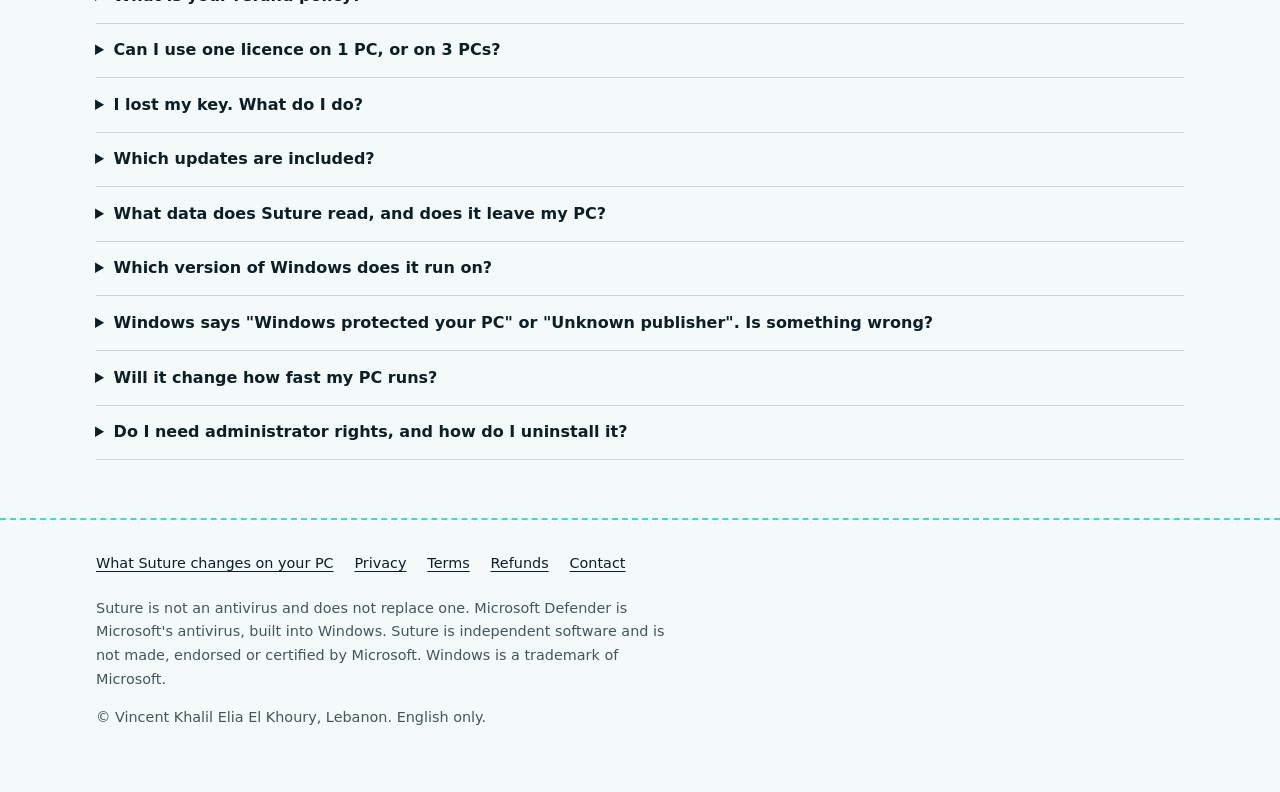
==== commit df3af435: "Add files via upload" ====
--- a/index.html
+++ b/index.html
@@ -56,7 +56,7 @@
 </div></div>
 <p class="caption">Illustration of the idea, not a real scan.</p></div>
 </div></div>
-<section class="first"><div class="wrap"><div class="sec-head"><h2>Three things to know</h2></div><div class="three"><div><h3>You see before anything changes.</h3><p>Smart Scan only reads. It lists Windows settings, storage, startup items, Defender status, backups, drivers and crash history, with a plain-word note on each item. Every change shows what it will do first.</p></div><div><h3>Undo is built in.</h3><p>Restore points, an undo for startup and privacy switches, a backup of registry entries before any are removed, and a Removed-by-Suture list for preinstalled apps. A few Windows repair tools cannot be undone from Suture; the button says so first.</p></div><div><h3>Private by design.</h3><p>It reads system information on your PC and does not send it to us. No account, no analytics, no telemetry. The few things that use the network (Windows and Microsoft tools it starts) happen only after you open or press them, or as steps of Smart Scan and Full audit.</p></div></div></div></section><section id="how"><div class="wrap"><div class="sec-head"><h2>How it works</h2></div><ol class="steps"><li><strong>Install and scan.</strong> Run the installer (no administrator rights needed). Open Suture and press Smart Scan. It only reads.</li><li><strong>Read the findings.</strong> Each item explains itself in plain words, with the Windows page to fix it by hand if you prefer.</li><li><strong>Choose what to change.</strong> In Suture Pro, press the fix for an item, read what it will change, confirm. Items that need administrator rights show the normal Windows permission prompt first.</li></ol></div></section><section id="changes"><div class="wrap"><div class="sec-head"><h2>What it changes, and how to undo it</h2><p>Suture changes something only when you click the button for that change. Examples:</p></div><div class="tablewrap"><table class="stack"><thead><tr><th scope="col">You click</th><th scope="col">What changes</th><th scope="col">Undo</th></tr></thead><tbody><tr><td data-label="You click">A privacy or Presets switch</td><td data-label="What changes">Windows user settings under your account</td><td data-label="Undo">Switch it off again in Suture</td></tr><tr><td data-label="You click">A startup item switch</td><td data-label="What changes">Windows' own on/off record for that item (the app itself is not removed)</td><td data-label="Undo">Switch back on</td></tr><tr><td data-label="You click">A Security-page fix</td><td data-label="What changes">Turns a Windows protection on (firewall, Defender real-time and PUA protection, UAC), or reduces exposure (AutoRun, Remote Desktop). Suture never turns security software off.</td><td data-label="Undo">Windows Security, or Suture's undo where offered</td></tr><tr><td data-label="You click">Registry check (optional)</td><td data-label="What changes">Removes only entries that point to a missing file, after saving a backup</td><td data-label="Undo">Restore from the backup in one click</td></tr><tr><td data-label="You click">Junk (temporary files)</td><td data-label="What changes">Deletes temporary files you ticked; your own files go to the Recycle Bin</td><td data-label="Undo">Cannot be undone for temporary files (apps rebuild them); Recycle Bin for the rest</td></tr><tr><td data-label="You click">Windows Update repair, Backup set-up, repairs</td><td data-label="What changes">Stops and restarts Windows Update services and renames its cache; creates a scheduled backup task; runs DISM, SFC or CHKDSK</td><td data-label="Undo">Update cache is renamed, not deleted; the backup task can be switched off; DISM, SFC and CHKDSK are Windows' own tools</td></tr></tbody></table></div><p><a href="changes.html">Read the full list: What Suture changes on your PC</a></p></div></section><section id="not"><div class="wrap"><div class="sec-head"><h2>What Suture is not</h2></div><div class="statement"><p><strong>Suture is not an antivirus and does not replace one.</strong> It uses Microsoft Defender, the antivirus built into Windows, for scans, and it lists unusual startup items for you to review. An item Suture lists is not necessarily malware.</p></div><div class="statement"><p><strong>Registry cleaning usually has little or no effect on speed or stability, and Microsoft does not support registry cleaners.</strong> Suture offers it only as an optional step: it lists entries that point to files that no longer exist, saves a backup first, and lets you undo with one click. If you are not sure, leave them.</p></div><p class="prose">Suture's summary score is a rough overview of what a scan found. It is not a measurement of speed or safety. Suture does not promise any change in speed or security.</p></div></section><section id="editions"><div class="wrap"><div class="sec-head"><h2>Free and Pro</h2><p class="prose">"This fix is part of Suture Pro. You can always do the same thing yourself in Windows: the steps are shown."</p></div><div class="tablewrap"><table class="stack"><caption>What each edition does</caption><thead><tr><th scope="col">Feature</th><th scope="col">Free</th><th scope="col">Pro</th></tr></thead><tbody><tr><td data-label="Feature">Smart Scan and every read-only finding</td><td data-label="Free">Yes</td><td data-label="Pro">Yes</td></tr><tr><td data-label="Feature">Check-up and startup list</td><td data-label="Free">Yes</td><td data-label="Pro">Yes</td></tr><tr><td data-label="Feature">Crash and failure analysis (read-only)</td><td data-label="Free">Yes</td><td data-label="Pro">Yes</td></tr><tr><td data-label="Feature">Security audit (read-only), Defender scans and signature update</td><td data-label="Free">Yes</td><td data-label="Pro">Yes</td></tr><tr><td data-label="Feature">Restore points, every undo, ransomware quarantine, threat hunter, private photos</td><td data-label="Free">Yes</td><td data-label="Pro">Yes</td></tr><tr><td data-label="Feature">Every fix button and "Apply low-risk fixes"</td><td data-label="Free">Steps shown to do it by hand</td><td data-label="Pro">Yes</td></tr><tr><td data-label="Feature">Temporary files (your user temp folder)</td><td data-label="Free">Yes, up to 250 MB a month</td><td data-label="Pro">Yes, unlimited</td></tr><tr><td data-label="Feature">Browser and graphics caches, creator and developer cleanup</td><td data-label="Free">No</td><td data-label="Pro">Yes</td></tr><tr><td data-label="Feature">Registry check (optional fix)</td><td data-label="Free">Read only</td><td data-label="Pro">Yes</td></tr><tr><td data-label="Feature">Preinstalled-apps list and removal, uninstaller</td><td data-label="Free">List only</td><td data-label="Pro">Yes</td></tr><tr><td data-label="Feature">Startup and services switches</td><td data-label="Free">Read only</td><td data-label="Pro">Yes</td></tr><tr><td data-label="Feature">App and Windows update installs, Windows Update repair</td><td data-label="Free">Read only</td><td data-label="Pro">Yes</td></tr><tr><td data-label="Feature">Backup guardian</td><td data-label="Free">No</td><td data-label="Pro">Yes</td></tr><tr><td data-label="Feature">Modes, Presets, power plan, privacy switches</td><td data-label="Free">Read only</td><td data-label="Pro">Yes</td></tr><tr><td data-label="Feature">Crash fixes, system repair, quick fixes</td><td data-label="Free">Read only</td><td data-label="Pro">Yes</td></tr></tbody></table></div></div></section><section id="pricing"><div class="wrap"><div class="sec-head"><h2>Pricing</h2><p class="prose">One payment. Your key unlocks Pro in every 1.x version of Suture, including all later 1.x updates. A future 2.0 may be a separate paid upgrade; your key keeps working in 1.x.</p></div><div class="price"><div class="plan"><h3>Suture Pro, 1 PC</h3><p class="amt">EUR 29</p><p>One payment. All 1.x updates included.</p></div><div class="plan"><h3>Suture Pro, 3 PCs</h3><p class="amt">EUR 39</p><p>One payment. All 1.x updates included. For up to three PCs you own or control.</p></div></div><ul class="facts"><li><strong>5-day free trial</strong> of Pro, with limits. It includes the Overview fixes, start-up, privacy and Presets switches and 1 GB of cleaning in total; repair, registry, debloat and uninstall, services, app and Windows updates, Backup guardian, Modes and power, and crash fixes need Pro. After it, Suture keeps working as Free; nothing is deleted or locked.</li><li><strong>30-day refund.</strong> <a href="refund.html">How to ask</a>.</li><li>Your licence key is delivered by email after purchase. The installer is a download.</li><li>A 1-PC key is for one PC, a 3-PC key for up to three, all owned or controlled by you. A new PC, a reinstall or a Windows reset works with the same key.</li></ul><div class="actions"><div class="col"><a class="btn" href="#buy-placeholder">Buy Suture Pro</a><span class="note">Checkout opens soon</span></div></div></div></section><section id="privacy"><div class="wrap"><div class="sec-head"><h2>Privacy promise</h2></div><ul class="facts"><li>Suture has <strong>no account, no analytics, no telemetry and no advertising</strong>. We receive no data from it.</li><li>It reads information about your PC (settings, installed apps, startup entries, file names and sizes in the folders it checks, and more). Its working files, logs and undo records stay on your PC. Suture does not upload them.</li><li>The network is used only after you open a page or press a button, or by Smart Scan and Full audit. The tools it starts (Windows and Microsoft tools) send what they send for their own purpose; we do not see it.</li><li>Your licence key is checked on your PC. Suture does not contact a licence server.</li><li>The only thing that reaches us is what you choose to send to support.</li></ul><p><a href="privacy.html">Full privacy page</a></p></div></section><section id="faq"><div class="wrap"><div class="sec-head"><h2>Questions</h2></div><details class="q"><summary>Is Suture safe to run?</summary><p>It reads first and changes nothing until you click. Each change says what it will do, and most can be undone. The installer adds no service, no scheduled task, no startup entry and changes no Windows setting. No software is free of faults: make a restore point first (Suture can make one) and keep your own backups.</p></details><details class="q"><summary>What is your refund policy?</summary><p>30 days from purchase, by email to suturesupport@gmail.com with your order reference. In the EU you may also have a statutory 14-day right of withdrawal, which can be lost once the download or key is delivered if you agreed to that at checkout. Details are on the <a href="refund.html">refund page</a>.</p></details><details class="q"><summary>Can I use one licence on 1 PC, or on 3 PCs?</summary><p>A 1-PC key is for one PC. A 3-PC key is for up to three PCs. All must be owned or controlled by you. Suture works offline and cannot count PCs, so this is a term of the licence that you accept, not something Suture enforces. A new PC, a reinstall or a Windows reset works with the same key: paste it in again.</p></details><details class="q"><summary>I lost my key. What do I do?</summary><p>Write to suturesupport@gmail.com from the address you ordered with and quote the order number (or the licence reference on the Licence page in Suture). We send the same key again. We do not make a second key for one order.</p></details><details class="q"><summary>Which updates are included?</summary><p>Your key unlocks Pro in every 1.x version of Suture, including all later 1.x updates. A future 2.0 may be a separate paid upgrade; your key keeps working in 1.x. Today new builds reach you as a new download.</p></details><details class="q"><summary>What data does Suture read, and does it leave my PC?</summary><p>It reads Windows settings, Defender status, startup entries, services, installed apps, drivers, event logs, battery and disk information, file names, sizes and dates in the folders you point it at, and the location tags inside photos in your private folder. It reads file contents only on your PC and never uploads them: photo tags, the duplicate finder (SHA-256 of files over 1 MB), the threat hunter's file check (the first 1 MB of files it inspects) and files you ask Defender to scan. None of it is sent to us. See the <a href="privacy.html">privacy page</a>.</p></details><details class="q"><summary>Which version of Windows does it run on?</summary><p>Windows 11, 64-bit (x64). Windows 10 support is being tested and is not promised yet. It runs under emulation on Windows 11 for ARM, which has not been tested.</p></details><details class="q"><summary>Windows says "Windows protected your PC" or "Unknown publisher". Is something wrong?</summary><p>The current build is not code-signed, so Windows has no publisher name to show and warns about it. This warning is about the missing signature and how few people have downloaded the file; it is not a verdict on the file. To check that the file is the one we published, compare its SHA-256 value:</p><pre><code>Get-FileHash -Algorithm SHA256 "SuturePro-Setup.exe"</code></pre><p>Run that in PowerShell in the folder you downloaded to. The result must match this value exactly: the SHA-256 value published next to each download. If it does not match, do not run the file and write to us. If it matches, choose More info, then Run anyway.</p></details><details class="q"><summary>Will it change how fast my PC runs?</summary><p>We make no promise about speed. Suture shows what it found and lets you make changes. Some, such as fewer startup items, can change how a PC feels, but we do not measure that and make no claim about it.</p></details><details class="q"><summary>Do I need administrator rights, and how do I uninstall it?</summary><p>To install and to scan: no. Some actions (Windows firewall, Defender settings, scheduled backup, repairs, all-users startup entries) show the normal Windows permission prompt first. To uninstall: Settings, Apps, Installed apps, Suture, Uninstall. The uninstaller asks whether to keep your settings, logs, quarantine and backups. Windows settings you changed through Suture stay changed unless you use Undo in Suture first.</p></details></div></section>
+<section class="first"><div class="wrap"><div class="sec-head"><h2>Three things to know</h2></div><div class="three"><div><h3>You see before anything changes.</h3><p>Smart Scan only reads. It lists Windows settings, storage, startup items, Defender status, backups, drivers and crash history, with a plain-word note on each item. Every change shows what it will do first.</p></div><div><h3>Undo is built in.</h3><p>Restore points, an undo for startup and privacy switches, a backup of registry entries before any are removed, and a Removed-by-Suture list for preinstalled apps. A few Windows repair tools cannot be undone from Suture; the button says so first.</p></div><div><h3>Private by design.</h3><p>It reads system information on your PC and does not send it to us. No account, no analytics, no telemetry. The few things that use the network (Windows and Microsoft tools it starts) happen only after you open or press them, or as steps of Smart Scan and Full audit.</p></div></div></div></section><section id="how"><div class="wrap"><div class="sec-head"><h2>How it works</h2></div><ol class="steps"><li><strong>Install and scan.</strong> Run the installer (no administrator rights needed). Open Suture and press Smart Scan. It only reads.</li><li><strong>Read the findings.</strong> Each item explains itself in plain words, with the Windows page to fix it by hand if you prefer.</li><li><strong>Choose what to change.</strong> In Suture Pro, press the fix for an item, read what it will change, confirm. Items that need administrator rights show the normal Windows permission prompt first.</li></ol></div></section><section id="changes"><div class="wrap"><div class="sec-head"><h2>What it changes, and how to undo it</h2><p>Suture changes something only when you click the button for that change. Examples:</p></div><div class="tablewrap"><table class="stack"><thead><tr><th scope="col">You click</th><th scope="col">What changes</th><th scope="col">Undo</th></tr></thead><tbody><tr><td data-label="You click">A privacy or Presets switch</td><td data-label="What changes">Windows user settings under your account</td><td data-label="Undo">Switch it off again in Suture</td></tr><tr><td data-label="You click">A startup item switch</td><td data-label="What changes">Windows' own on/off record for that item (the app itself is not removed)</td><td data-label="Undo">Switch back on</td></tr><tr><td data-label="You click">A Security-page fix</td><td data-label="What changes">Turns a Windows protection on (firewall, Defender real-time and PUA protection, UAC), or reduces exposure (AutoRun, Remote Desktop). Suture never turns security software off.</td><td data-label="Undo">Windows Security, or Suture's undo where offered</td></tr><tr><td data-label="You click">Registry check (optional)</td><td data-label="What changes">Removes only entries that point to a missing file, after saving a backup</td><td data-label="Undo">Restore from the backup in one click</td></tr><tr><td data-label="You click">Junk (temporary files)</td><td data-label="What changes">Deletes temporary files you ticked; your own files go to the Recycle Bin</td><td data-label="Undo">Cannot be undone for temporary files (apps rebuild them); Recycle Bin for the rest</td></tr><tr><td data-label="You click">Windows Update repair, Backup set-up, repairs</td><td data-label="What changes">Stops and restarts Windows Update services and renames its cache; creates a scheduled backup task; runs DISM, SFC or CHKDSK</td><td data-label="Undo">Update cache is renamed, not deleted; the backup task can be switched off; DISM, SFC and CHKDSK are Windows' own tools</td></tr></tbody></table></div><p><a href="changes.html">Read the full list: What Suture changes on your PC</a></p></div></section><section id="not"><div class="wrap"><div class="sec-head"><h2>What Suture is not</h2></div><div class="statement"><p><strong>Suture is not an antivirus and does not replace one.</strong> It uses Microsoft Defender, the antivirus built into Windows, for scans, and it lists unusual startup items for you to review. An item Suture lists is not necessarily malware.</p></div><div class="statement"><p><strong>Registry cleaning usually has little or no effect on speed or stability, and Microsoft does not support registry cleaners.</strong> Suture offers it only as an optional step: it lists entries that point to files that no longer exist, saves a backup first, and lets you undo with one click. If you are not sure, leave them.</p></div><p class="prose">Suture's summary score is a rough overview of what a scan found. It is not a measurement of speed or safety. Suture does not promise any change in speed or security.</p></div></section><section id="editions"><div class="wrap"><div class="sec-head"><h2>Free and Pro</h2><p class="prose">"This fix is part of Suture Pro. You can always do the same thing yourself in Windows: the steps are shown."</p></div><div class="tablewrap"><table class="stack"><caption>What each edition does</caption><thead><tr><th scope="col">Feature</th><th scope="col">Free</th><th scope="col">Pro</th></tr></thead><tbody><tr><td data-label="Feature">Smart Scan and every read-only finding</td><td data-label="Free">Yes</td><td data-label="Pro">Yes</td></tr><tr><td data-label="Feature">Check-up and startup list</td><td data-label="Free">Yes</td><td data-label="Pro">Yes</td></tr><tr><td data-label="Feature">Crash and failure analysis (read-only)</td><td data-label="Free">Yes</td><td data-label="Pro">Yes</td></tr><tr><td data-label="Feature">Security audit (read-only), Defender scans and signature update</td><td data-label="Free">Yes</td><td data-label="Pro">Yes</td></tr><tr><td data-label="Feature">Restore points, every undo, ransomware quarantine, threat hunter, private photos</td><td data-label="Free">Yes</td><td data-label="Pro">Yes</td></tr><tr><td data-label="Feature">Every fix button and "Apply low-risk fixes"</td><td data-label="Free">Steps shown to do it by hand</td><td data-label="Pro">Yes</td></tr><tr><td data-label="Feature">Temporary files (your user temp folder)</td><td data-label="Free">Yes, up to 250 MB a month</td><td data-label="Pro">Yes, unlimited</td></tr><tr><td data-label="Feature">Browser and graphics caches, creator and developer cleanup</td><td data-label="Free">No</td><td data-label="Pro">Yes</td></tr><tr><td data-label="Feature">Registry check (optional fix)</td><td data-label="Free">Read only</td><td data-label="Pro">Yes</td></tr><tr><td data-label="Feature">Preinstalled-apps list and removal, uninstaller</td><td data-label="Free">List only</td><td data-label="Pro">Yes</td></tr><tr><td data-label="Feature">Startup and services switches</td><td data-label="Free">Read only</td><td data-label="Pro">Yes</td></tr><tr><td data-label="Feature">App and Windows update installs, Windows Update repair</td><td data-label="Free">Read only</td><td data-label="Pro">Yes</td></tr><tr><td data-label="Feature">Backup guardian</td><td data-label="Free">No</td><td data-label="Pro">Yes</td></tr><tr><td data-label="Feature">Modes, Presets, power plan, privacy switches</td><td data-label="Free">Read only</td><td data-label="Pro">Yes</td></tr><tr><td data-label="Feature">Crash fixes, system repair, quick fixes</td><td data-label="Free">Read only</td><td data-label="Pro">Yes</td></tr></tbody></table></div></div></section><section id="pricing"><div class="wrap"><div class="sec-head"><h2>Pricing</h2><p class="prose">One payment. Your key unlocks Pro in every 1.x version of Suture, including all later 1.x updates. A future 2.0 may be a separate paid upgrade; your key keeps working in 1.x.</p></div><div class="price"><div class="plan"><h3>Free</h3><p class="amt">EUR 0</p><p class="per">No time limit</p><ul class="inc"><li>Smart Scan and every finding, in plain words</li><li>Restore points, every undo and the safety tools</li><li>Temp-file cleaning, up to 250 MB a month</li><li>Fixes: the steps are shown, to do them by hand</li></ul></div><div class="plan"><h3>Suture Pro, 1 PC</h3><p class="amt">EUR 29</p><p class="per">One payment, not a subscription</p><ul class="inc"><li>Everything in Free</li><li>Every fix button and "Apply low-risk fixes"</li><li>Unlimited cleaning, caches and the uninstaller</li><li>All 1.x updates included</li></ul></div><div class="plan best"><p class="tag">Best value</p><h3>Suture Pro, 3 PCs</h3><p class="amt">EUR 39</p><p class="per">EUR 13 per PC. One payment.</p><ul class="inc"><li>Everything in Pro, on up to 3 PCs you own or control</li><li>For a family, or a desktop and a laptop</li><li>All 1.x updates included</li></ul></div></div><p class="small price-note">Most PC cleaners are sold as a yearly subscription. Suture Pro is paid once. Tax, where it applies, is shown at checkout.</p><ul class="facts"><li><strong>5-day free trial</strong> of Pro, with limits. It includes the Overview fixes, start-up, privacy and Presets switches and 1 GB of cleaning in total; repair, registry, debloat and uninstall, services, app and Windows updates, Backup guardian, Modes and power, and crash fixes need Pro. After it, Suture keeps working as Free; nothing is deleted or locked.</li><li><strong>30-day refund.</strong> <a href="refund.html">How to ask</a>.</li><li>Your licence key is delivered by email after purchase. The installer is a download.</li><li>A 1-PC key is for one PC, a 3-PC key for up to three, all owned or controlled by you. A new PC, a reinstall or a Windows reset works with the same key.</li></ul><div class="actions"><div class="col"><a class="btn" href="#buy-placeholder">Buy Suture Pro</a><span class="note">Checkout opens soon</span></div></div></div></section><section id="privacy"><div class="wrap"><div class="sec-head"><h2>Privacy promise</h2></div><ul class="facts"><li>Suture has <strong>no account, no analytics, no telemetry and no advertising</strong>. We receive no data from it.</li><li>It reads information about your PC (settings, installed apps, startup entries, file names and sizes in the folders it checks, and more). Its working files, logs and undo records stay on your PC. Suture does not upload them.</li><li>The network is used only after you open a page or press a button, or by Smart Scan and Full audit. The tools it starts (Windows and Microsoft tools) send what they send for their own purpose; we do not see it.</li><li>Your licence key is checked on your PC. Suture does not contact a licence server.</li><li>The only thing that reaches us is what you choose to send to support.</li></ul><p><a href="privacy.html">Full privacy page</a></p></div></section><section id="faq"><div class="wrap"><div class="sec-head"><h2>Questions</h2></div><details class="q"><summary>Is Suture safe to run?</summary><p>It reads first and changes nothing until you click. Each change says what it will do, and most can be undone. The installer adds no service, no scheduled task, no startup entry and changes no Windows setting. No software is free of faults: make a restore point first (Suture can make one) and keep your own backups.</p></details><details class="q"><summary>What is your refund policy?</summary><p>30 days from purchase, by email to suturesupport@gmail.com with your order reference. In the EU you may also have a statutory 14-day right of withdrawal, which can be lost once the download or key is delivered if you agreed to that at checkout. Details are on the <a href="refund.html">refund page</a>.</p></details><details class="q"><summary>Can I use one licence on 1 PC, or on 3 PCs?</summary><p>A 1-PC key is for one PC. A 3-PC key is for up to three PCs. All must be owned or controlled by you. Suture works offline and cannot count PCs, so this is a term of the licence that you accept, not something Suture enforces. A new PC, a reinstall or a Windows reset works with the same key: paste it in again.</p></details><details class="q"><summary>I lost my key. What do I do?</summary><p>Write to suturesupport@gmail.com from the address you ordered with and quote the order number (or the licence reference on the Licence page in Suture). We send the same key again. We do not make a second key for one order.</p></details><details class="q"><summary>Which updates are included?</summary><p>Your key unlocks Pro in every 1.x version of Suture, including all later 1.x updates. A future 2.0 may be a separate paid upgrade; your key keeps working in 1.x. Today new builds reach you as a new download.</p></details><details class="q"><summary>What data does Suture read, and does it leave my PC?</summary><p>It reads Windows settings, Defender status, startup entries, services, installed apps, drivers, event logs, battery and disk information, file names, sizes and dates in the folders you point it at, and the location tags inside photos in your private folder. It reads file contents only on your PC and never uploads them: photo tags, the duplicate finder (SHA-256 of files over 1 MB), the threat hunter's file check (the first 1 MB of files it inspects) and files you ask Defender to scan. None of it is sent to us. See the <a href="privacy.html">privacy page</a>.</p></details><details class="q"><summary>Which version of Windows does it run on?</summary><p>Windows 11, 64-bit (x64). Windows 10 support is being tested and is not promised yet. It runs under emulation on Windows 11 for ARM, which has not been tested.</p></details><details class="q"><summary>Windows says "Windows protected your PC" or "Unknown publisher". Is something wrong?</summary><p>The current build is not code-signed, so Windows has no publisher name to show and warns about it. This warning is about the missing signature and how few people have downloaded the file; it is not a verdict on the file. To check that the file is the one we published, compare its SHA-256 value:</p><pre><code>Get-FileHash -Algorithm SHA256 "SuturePro-Setup.exe"</code></pre><p>Run that in PowerShell in the folder you downloaded to. The result must match this value exactly: the SHA-256 value published next to each download. If it does not match, do not run the file and write to us. If it matches, choose More info, then Run anyway.</p></details><details class="q"><summary>Will it change how fast my PC runs?</summary><p>We make no promise about speed. Suture shows what it found and lets you make changes. Some, such as fewer startup items, can change how a PC feels, but we do not measure that and make no claim about it.</p></details><details class="q"><summary>Do I need administrator rights, and how do I uninstall it?</summary><p>To install and to scan: no. Some actions (Windows firewall, Defender settings, scheduled backup, repairs, all-users startup entries) show the normal Windows permission prompt first. To uninstall: Settings, Apps, Installed apps, Suture, Uninstall. The uninstaller asks whether to keep your settings, logs, quarantine and backups. Windows settings you changed through Suture stay changed unless you use Undo in Suture first.</p></details></div></section>
 </main>
 <footer class="site"><div class="wrap">
 <ul>
--- a/style.css
+++ b/style.css
@@ -141,10 +141,18 @@
 }
 .price{display:grid;gap:1.2rem;margin:1rem 0 1.4rem}
 @media (min-width:42rem){.price{grid-template-columns:1fr 1fr}}
+@media (min-width:60rem){.price{grid-template-columns:repeat(3,1fr)}}
 .plan{background:var(--surface);border:1px solid var(--line);border-top:4px solid var(--teal);border-radius:8px;padding:1.2rem 1.3rem}
 .plan h3{margin-bottom:.2rem}
 .plan .amt{font:700 2.4rem/1.1 var(--serif);margin:0}
 .plan p{margin:.3rem 0}
+.plan{position:relative;display:flex;flex-direction:column}
+.plan .per{font-weight:600;color:var(--accent)}
+.plan .inc{margin:.7rem 0 0;padding-left:1.1rem}
+.plan .inc li{margin:.25rem 0}
+.plan.best{border:2px solid var(--accent);border-top:6px solid var(--accent);box-shadow:0 6px 20px rgba(11,111,106,.15)}
+.plan .tag{position:absolute;top:-.85rem;right:1rem;margin:0;background:var(--accent);color:#fff;font:700 .78rem var(--sans);letter-spacing:.04em;text-transform:uppercase;padding:.2rem .6rem;border-radius:4px}
+.price-note{margin:-.4rem 0 1.2rem}
 .facts{padding-left:1.2rem;max-width:65ch}
 details.q{border-bottom:1px solid var(--line)}
 details.q summary{cursor:pointer;font-weight:700;padding:.85rem 0;list-style-position:outside;margin-left:1.1rem}
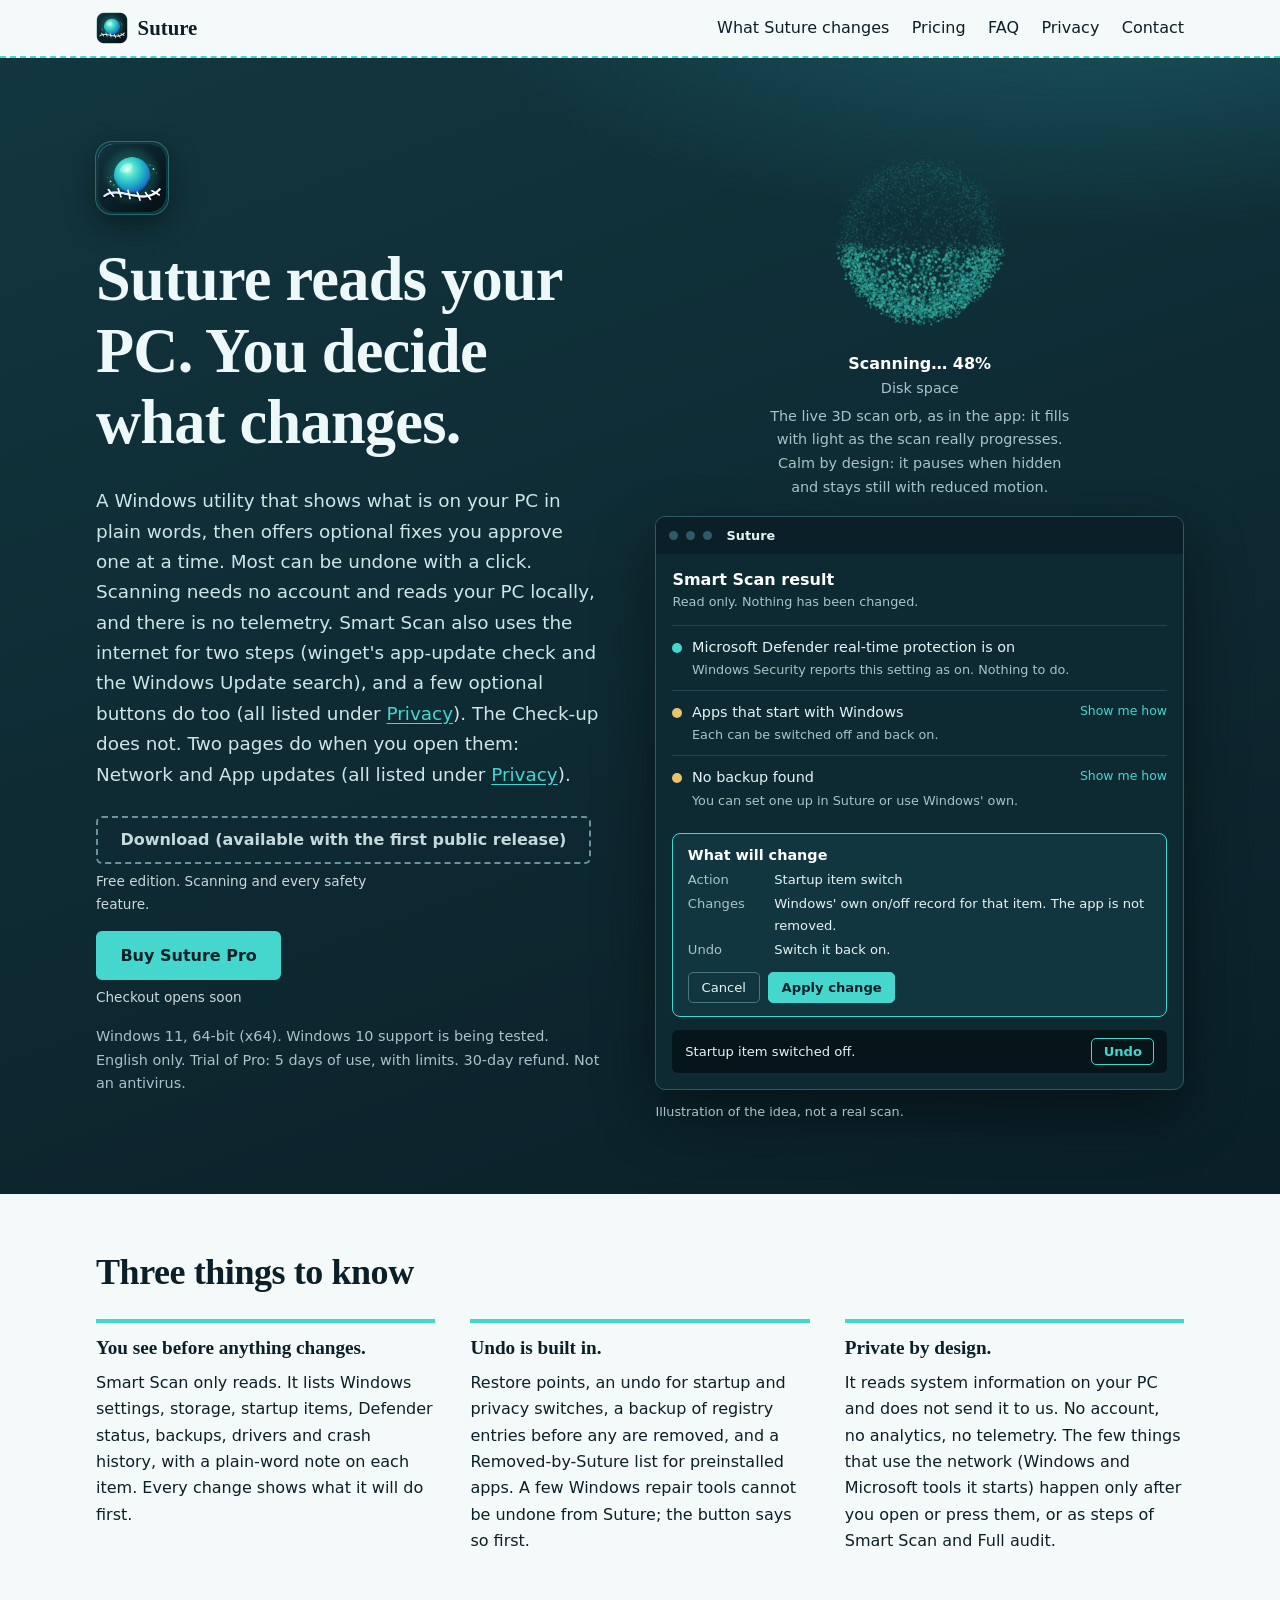
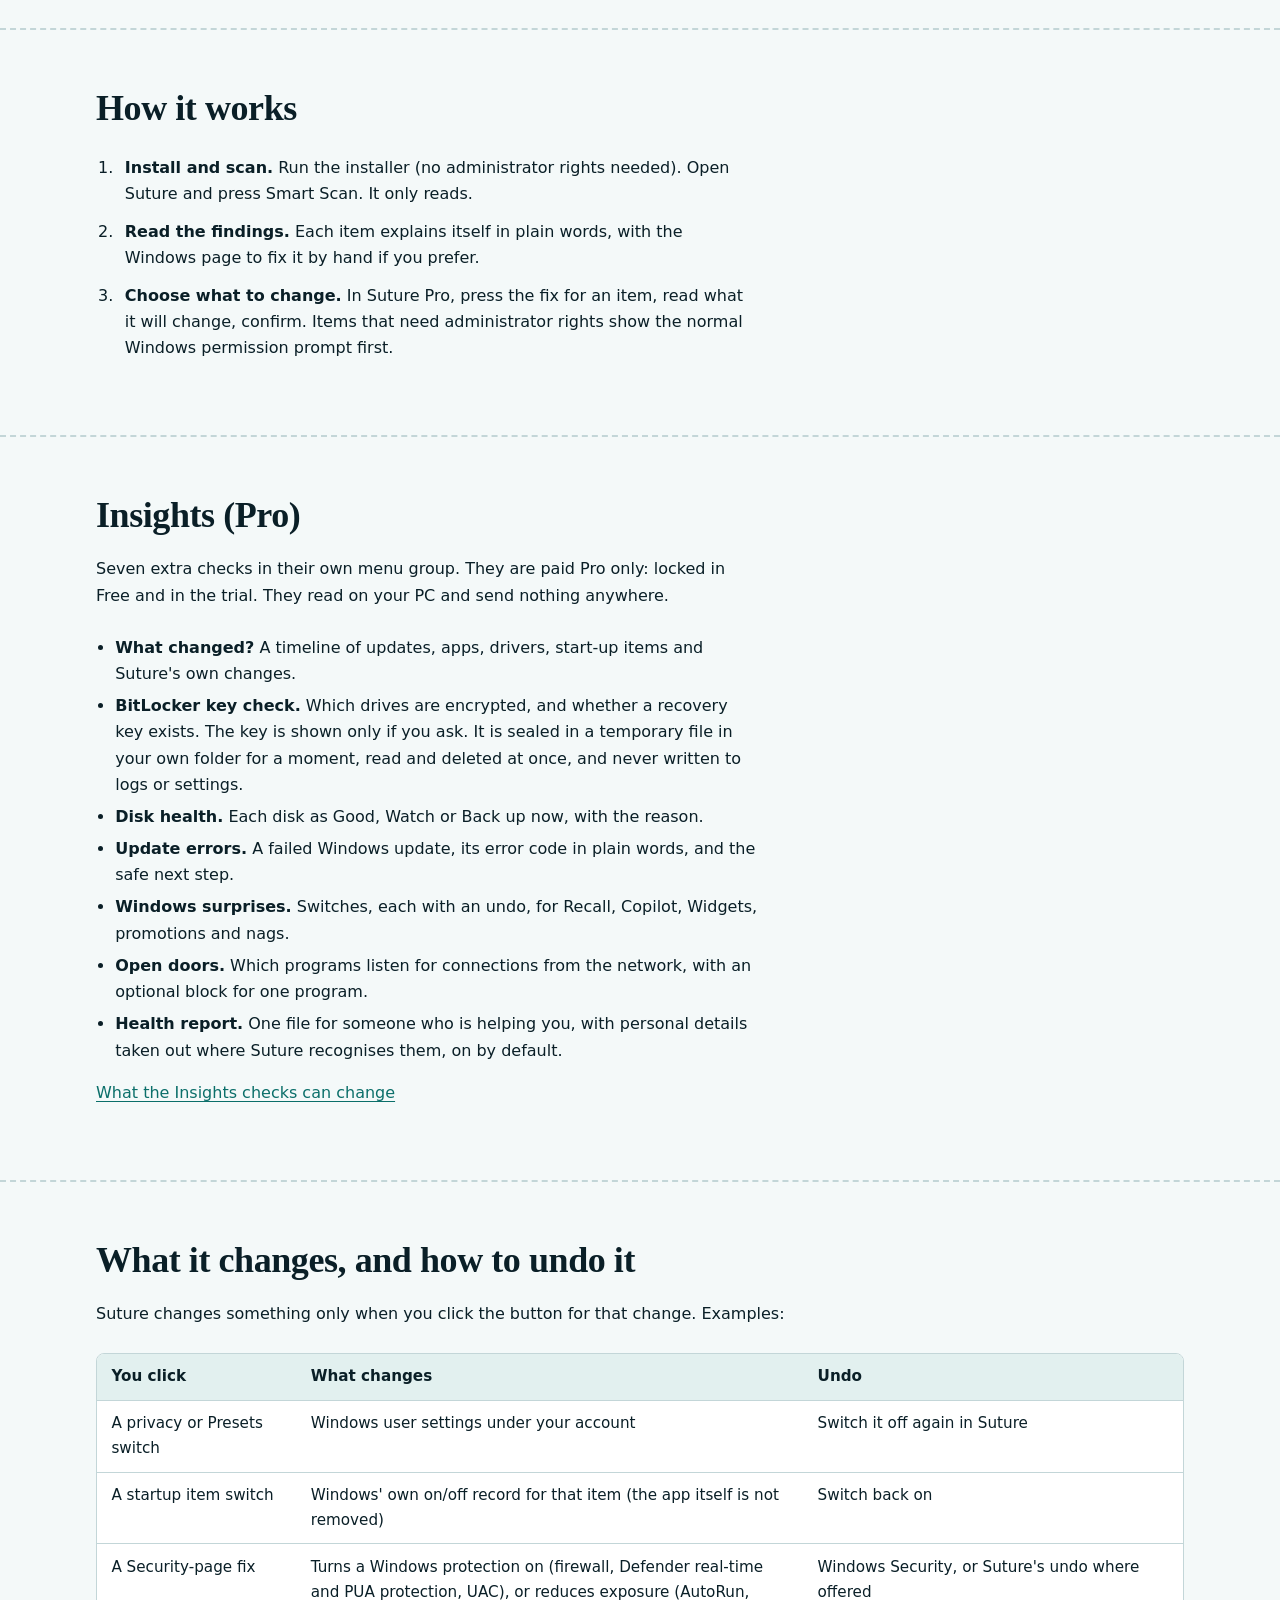
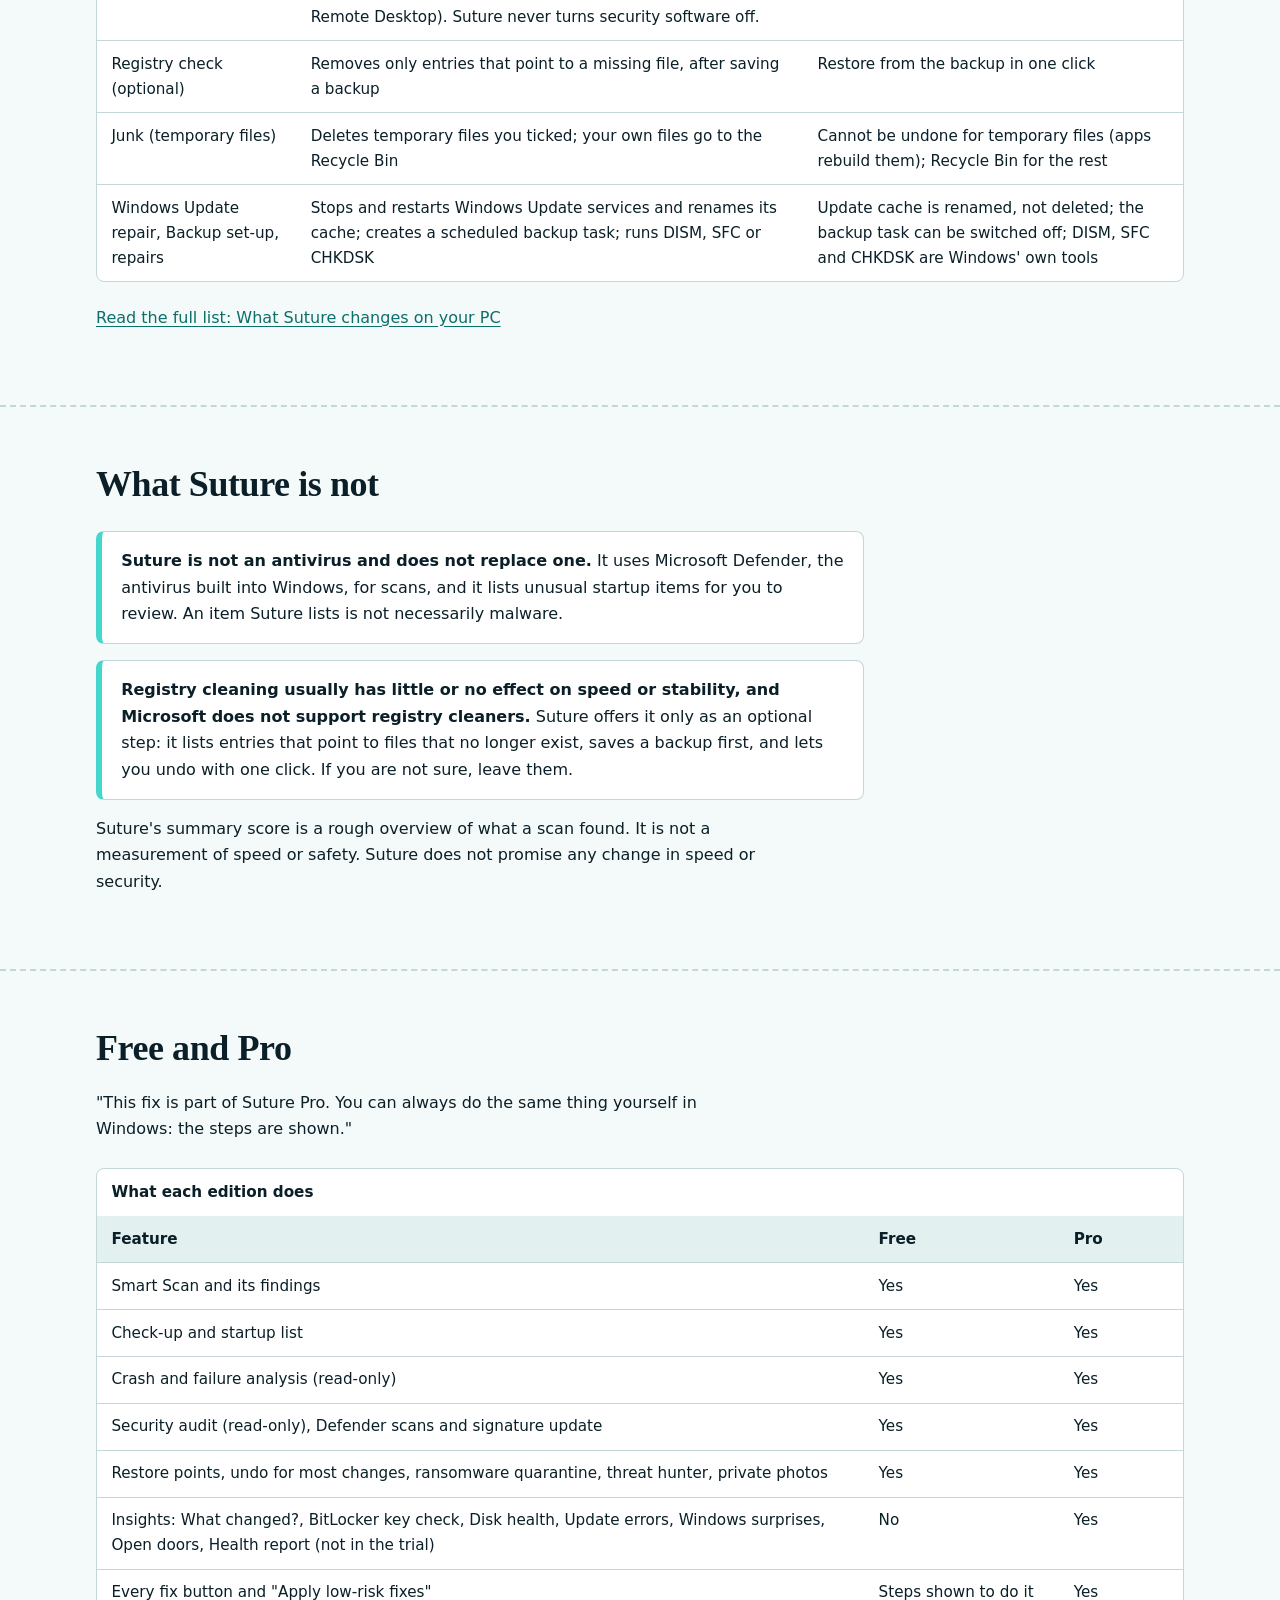
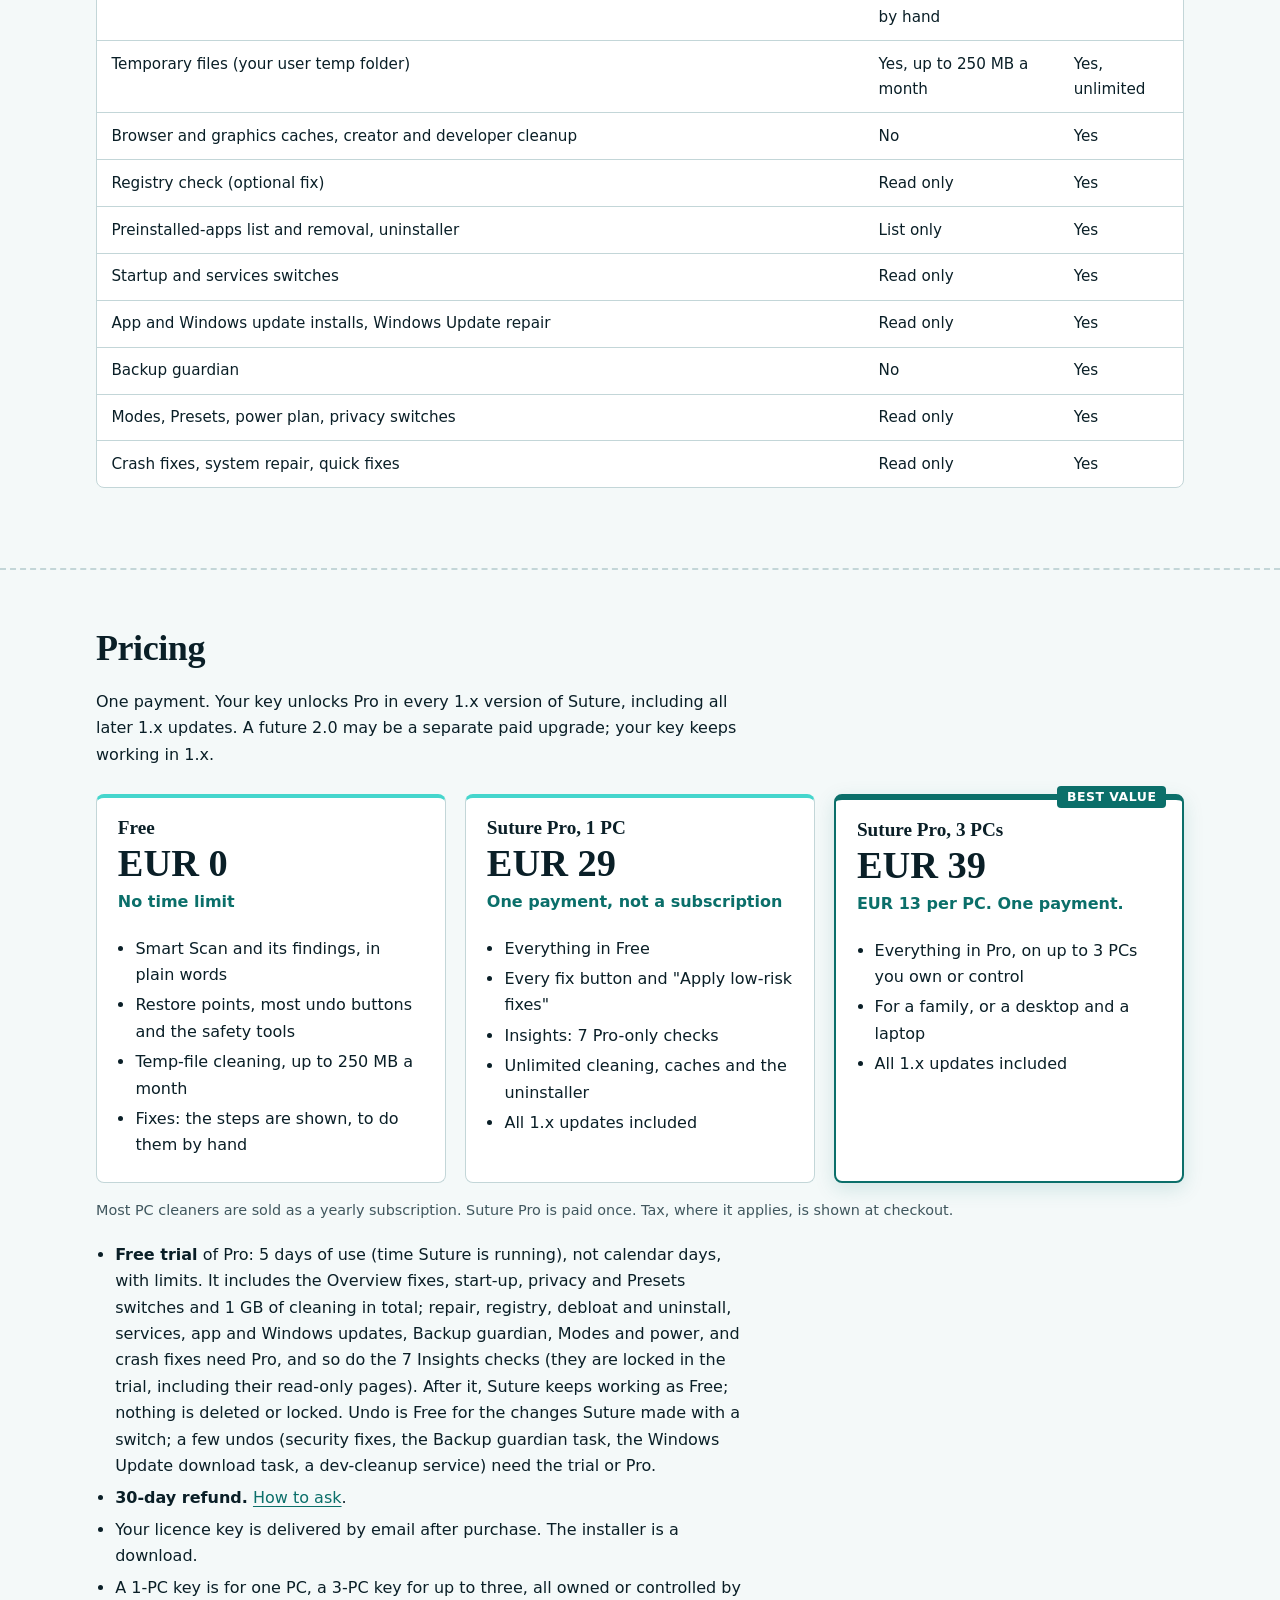
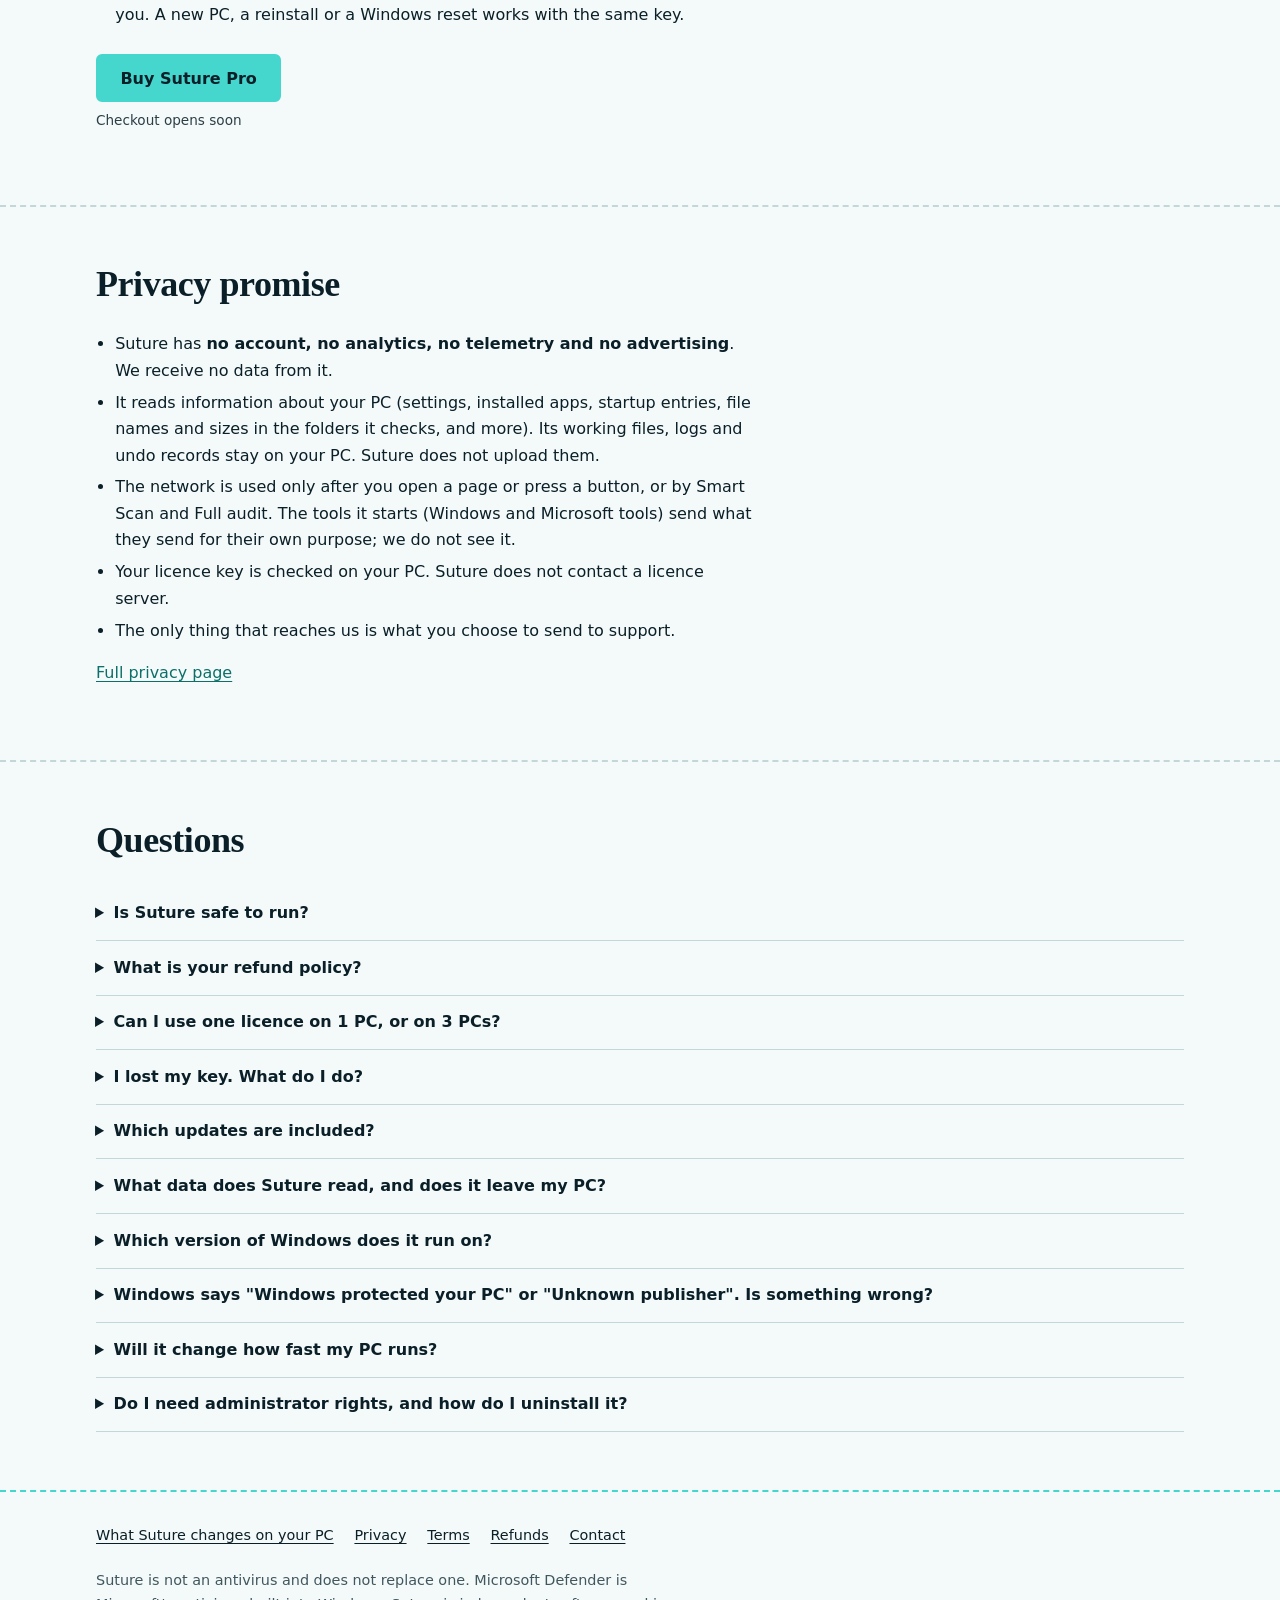
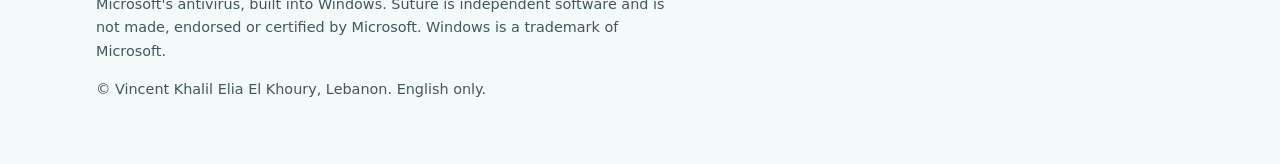
==== commit 7eac511a: "Add files via upload" ====
--- a/index.html
+++ b/index.html
@@ -30,12 +30,12 @@
 <div>
 <img class="mark" src="suture-256.png" width="72" height="72" alt="Suture logo">
 <h1>Suture reads your PC. You decide what changes.</h1>
-<p class="lede">A Windows utility that shows what is on your PC in plain words, then offers optional fixes you approve one at a time. Most can be undone with a click. Scanning needs no account and reads your PC locally, and there is no telemetry. Smart Scan also uses the internet for two steps (winget's app-update check and the Windows Update search), and a few optional buttons do too (all listed under <a href="#privacy">Privacy</a>). The Check-up and the read-only pages do not.</p>
+<p class="lede">A Windows utility that shows what is on your PC in plain words, then offers optional fixes you approve one at a time. Most can be undone with a click. Scanning needs no account and reads your PC locally, and there is no telemetry. Smart Scan also uses the internet for two steps (winget's app-update check and the Windows Update search), and a few optional buttons do too (all listed under <a href="#privacy">Privacy</a>). The Check-up does not. Two pages do when you open them: Network and App updates (all listed under <a href="#privacy">Privacy</a>).</p>
 <div class="actions">
 <div class="col"><span class="btn disabled" aria-disabled="true">Download (available with the first public release)</span><span class="note">Free edition. Scanning and every safety feature.</span></div>
 <div class="col"><a class="btn" href="#buy-placeholder">Buy Suture Pro</a><span class="note" id="buy-placeholder">Checkout opens soon</span></div>
 </div>
-<p class="small">Windows 11, 64-bit (x64). Windows 10 support is being tested. English only. 5-day trial of Pro, with limits. 30-day refund. Not an antivirus.</p>
+<p class="small">Windows 11, 64-bit (x64). Windows 10 support is being tested. English only. Trial of Pro: 5 days of use, with limits. 30-day refund. Not an antivirus.</p>
 </div>
 <div><div class="orbdemo" aria-label="Suture's live scan orb, as in the app (illustration loop)">
 <div class="orbbox" data-state="idle"><canvas id="orb" class="orb" aria-hidden="true"></canvas><div class="orb-cap" aria-live="off"><b data-t></b><span data-s></span></div></div>
@@ -56,7 +56,8 @@
 </div></div>
 <p class="caption">Illustration of the idea, not a real scan.</p></div>
 </div></div>
-<section class="first"><div class="wrap"><div class="sec-head"><h2>Three things to know</h2></div><div class="three"><div><h3>You see before anything changes.</h3><p>Smart Scan only reads. It lists Windows settings, storage, startup items, Defender status, backups, drivers and crash history, with a plain-word note on each item. Every change shows what it will do first.</p></div><div><h3>Undo is built in.</h3><p>Restore points, an undo for startup and privacy switches, a backup of registry entries before any are removed, and a Removed-by-Suture list for preinstalled apps. A few Windows repair tools cannot be undone from Suture; the button says so first.</p></div><div><h3>Private by design.</h3><p>It reads system information on your PC and does not send it to us. No account, no analytics, no telemetry. The few things that use the network (Windows and Microsoft tools it starts) happen only after you open or press them, or as steps of Smart Scan and Full audit.</p></div></div></div></section><section id="how"><div class="wrap"><div class="sec-head"><h2>How it works</h2></div><ol class="steps"><li><strong>Install and scan.</strong> Run the installer (no administrator rights needed). Open Suture and press Smart Scan. It only reads.</li><li><strong>Read the findings.</strong> Each item explains itself in plain words, with the Windows page to fix it by hand if you prefer.</li><li><strong>Choose what to change.</strong> In Suture Pro, press the fix for an item, read what it will change, confirm. Items that need administrator rights show the normal Windows permission prompt first.</li></ol></div></section><section id="changes"><div class="wrap"><div class="sec-head"><h2>What it changes, and how to undo it</h2><p>Suture changes something only when you click the button for that change. Examples:</p></div><div class="tablewrap"><table class="stack"><thead><tr><th scope="col">You click</th><th scope="col">What changes</th><th scope="col">Undo</th></tr></thead><tbody><tr><td data-label="You click">A privacy or Presets switch</td><td data-label="What changes">Windows user settings under your account</td><td data-label="Undo">Switch it off again in Suture</td></tr><tr><td data-label="You click">A startup item switch</td><td data-label="What changes">Windows' own on/off record for that item (the app itself is not removed)</td><td data-label="Undo">Switch back on</td></tr><tr><td data-label="You click">A Security-page fix</td><td data-label="What changes">Turns a Windows protection on (firewall, Defender real-time and PUA protection, UAC), or reduces exposure (AutoRun, Remote Desktop). Suture never turns security software off.</td><td data-label="Undo">Windows Security, or Suture's undo where offered</td></tr><tr><td data-label="You click">Registry check (optional)</td><td data-label="What changes">Removes only entries that point to a missing file, after saving a backup</td><td data-label="Undo">Restore from the backup in one click</td></tr><tr><td data-label="You click">Junk (temporary files)</td><td data-label="What changes">Deletes temporary files you ticked; your own files go to the Recycle Bin</td><td data-label="Undo">Cannot be undone for temporary files (apps rebuild them); Recycle Bin for the rest</td></tr><tr><td data-label="You click">Windows Update repair, Backup set-up, repairs</td><td data-label="What changes">Stops and restarts Windows Update services and renames its cache; creates a scheduled backup task; runs DISM, SFC or CHKDSK</td><td data-label="Undo">Update cache is renamed, not deleted; the backup task can be switched off; DISM, SFC and CHKDSK are Windows' own tools</td></tr></tbody></table></div><p><a href="changes.html">Read the full list: What Suture changes on your PC</a></p></div></section><section id="not"><div class="wrap"><div class="sec-head"><h2>What Suture is not</h2></div><div class="statement"><p><strong>Suture is not an antivirus and does not replace one.</strong> It uses Microsoft Defender, the antivirus built into Windows, for scans, and it lists unusual startup items for you to review. An item Suture lists is not necessarily malware.</p></div><div class="statement"><p><strong>Registry cleaning usually has little or no effect on speed or stability, and Microsoft does not support registry cleaners.</strong> Suture offers it only as an optional step: it lists entries that point to files that no longer exist, saves a backup first, and lets you undo with one click. If you are not sure, leave them.</p></div><p class="prose">Suture's summary score is a rough overview of what a scan found. It is not a measurement of speed or safety. Suture does not promise any change in speed or security.</p></div></section><section id="editions"><div class="wrap"><div class="sec-head"><h2>Free and Pro</h2><p class="prose">"This fix is part of Suture Pro. You can always do the same thing yourself in Windows: the steps are shown."</p></div><div class="tablewrap"><table class="stack"><caption>What each edition does</caption><thead><tr><th scope="col">Feature</th><th scope="col">Free</th><th scope="col">Pro</th></tr></thead><tbody><tr><td data-label="Feature">Smart Scan and every read-only finding</td><td data-label="Free">Yes</td><td data-label="Pro">Yes</td></tr><tr><td data-label="Feature">Check-up and startup list</td><td data-label="Free">Yes</td><td data-label="Pro">Yes</td></tr><tr><td data-label="Feature">Crash and failure analysis (read-only)</td><td data-label="Free">Yes</td><td data-label="Pro">Yes</td></tr><tr><td data-label="Feature">Security audit (read-only), Defender scans and signature update</td><td data-label="Free">Yes</td><td data-label="Pro">Yes</td></tr><tr><td data-label="Feature">Restore points, every undo, ransomware quarantine, threat hunter, private photos</td><td data-label="Free">Yes</td><td data-label="Pro">Yes</td></tr><tr><td data-label="Feature">Every fix button and "Apply low-risk fixes"</td><td data-label="Free">Steps shown to do it by hand</td><td data-label="Pro">Yes</td></tr><tr><td data-label="Feature">Temporary files (your user temp folder)</td><td data-label="Free">Yes, up to 250 MB a month</td><td data-label="Pro">Yes, unlimited</td></tr><tr><td data-label="Feature">Browser and graphics caches, creator and developer cleanup</td><td data-label="Free">No</td><td data-label="Pro">Yes</td></tr><tr><td data-label="Feature">Registry check (optional fix)</td><td data-label="Free">Read only</td><td data-label="Pro">Yes</td></tr><tr><td data-label="Feature">Preinstalled-apps list and removal, uninstaller</td><td data-label="Free">List only</td><td data-label="Pro">Yes</td></tr><tr><td data-label="Feature">Startup and services switches</td><td data-label="Free">Read only</td><td data-label="Pro">Yes</td></tr><tr><td data-label="Feature">App and Windows update installs, Windows Update repair</td><td data-label="Free">Read only</td><td data-label="Pro">Yes</td></tr><tr><td data-label="Feature">Backup guardian</td><td data-label="Free">No</td><td data-label="Pro">Yes</td></tr><tr><td data-label="Feature">Modes, Presets, power plan, privacy switches</td><td data-label="Free">Read only</td><td data-label="Pro">Yes</td></tr><tr><td data-label="Feature">Crash fixes, system repair, quick fixes</td><td data-label="Free">Read only</td><td data-label="Pro">Yes</td></tr></tbody></table></div></div></section><section id="pricing"><div class="wrap"><div class="sec-head"><h2>Pricing</h2><p class="prose">One payment. Your key unlocks Pro in every 1.x version of Suture, including all later 1.x updates. A future 2.0 may be a separate paid upgrade; your key keeps working in 1.x.</p></div><div class="price"><div class="plan"><h3>Free</h3><p class="amt">EUR 0</p><p class="per">No time limit</p><ul class="inc"><li>Smart Scan and every finding, in plain words</li><li>Restore points, every undo and the safety tools</li><li>Temp-file cleaning, up to 250 MB a month</li><li>Fixes: the steps are shown, to do them by hand</li></ul></div><div class="plan"><h3>Suture Pro, 1 PC</h3><p class="amt">EUR 29</p><p class="per">One payment, not a subscription</p><ul class="inc"><li>Everything in Free</li><li>Every fix button and "Apply low-risk fixes"</li><li>Unlimited cleaning, caches and the uninstaller</li><li>All 1.x updates included</li></ul></div><div class="plan best"><p class="tag">Best value</p><h3>Suture Pro, 3 PCs</h3><p class="amt">EUR 39</p><p class="per">EUR 13 per PC. One payment.</p><ul class="inc"><li>Everything in Pro, on up to 3 PCs you own or control</li><li>For a family, or a desktop and a laptop</li><li>All 1.x updates included</li></ul></div></div><p class="small price-note">Most PC cleaners are sold as a yearly subscription. Suture Pro is paid once. Tax, where it applies, is shown at checkout.</p><ul class="facts"><li><strong>5-day free trial</strong> of Pro, with limits. It includes the Overview fixes, start-up, privacy and Presets switches and 1 GB of cleaning in total; repair, registry, debloat and uninstall, services, app and Windows updates, Backup guardian, Modes and power, and crash fixes need Pro. After it, Suture keeps working as Free; nothing is deleted or locked.</li><li><strong>30-day refund.</strong> <a href="refund.html">How to ask</a>.</li><li>Your licence key is delivered by email after purchase. The installer is a download.</li><li>A 1-PC key is for one PC, a 3-PC key for up to three, all owned or controlled by you. A new PC, a reinstall or a Windows reset works with the same key.</li></ul><div class="actions"><div class="col"><a class="btn" href="#buy-placeholder">Buy Suture Pro</a><span class="note">Checkout opens soon</span></div></div></div></section><section id="privacy"><div class="wrap"><div class="sec-head"><h2>Privacy promise</h2></div><ul class="facts"><li>Suture has <strong>no account, no analytics, no telemetry and no advertising</strong>. We receive no data from it.</li><li>It reads information about your PC (settings, installed apps, startup entries, file names and sizes in the folders it checks, and more). Its working files, logs and undo records stay on your PC. Suture does not upload them.</li><li>The network is used only after you open a page or press a button, or by Smart Scan and Full audit. The tools it starts (Windows and Microsoft tools) send what they send for their own purpose; we do not see it.</li><li>Your licence key is checked on your PC. Suture does not contact a licence server.</li><li>The only thing that reaches us is what you choose to send to support.</li></ul><p><a href="privacy.html">Full privacy page</a></p></div></section><section id="faq"><div class="wrap"><div class="sec-head"><h2>Questions</h2></div><details class="q"><summary>Is Suture safe to run?</summary><p>It reads first and changes nothing until you click. Each change says what it will do, and most can be undone. The installer adds no service, no scheduled task, no startup entry and changes no Windows setting. No software is free of faults: make a restore point first (Suture can make one) and keep your own backups.</p></details><details class="q"><summary>What is your refund policy?</summary><p>30 days from purchase, by email to suturesupport@gmail.com with your order reference. In the EU you may also have a statutory 14-day right of withdrawal, which can be lost once the download or key is delivered if you agreed to that at checkout. Details are on the <a href="refund.html">refund page</a>.</p></details><details class="q"><summary>Can I use one licence on 1 PC, or on 3 PCs?</summary><p>A 1-PC key is for one PC. A 3-PC key is for up to three PCs. All must be owned or controlled by you. Suture works offline and cannot count PCs, so this is a term of the licence that you accept, not something Suture enforces. A new PC, a reinstall or a Windows reset works with the same key: paste it in again.</p></details><details class="q"><summary>I lost my key. What do I do?</summary><p>Write to suturesupport@gmail.com from the address you ordered with and quote the order number (or the licence reference on the Licence page in Suture). We send the same key again. We do not make a second key for one order.</p></details><details class="q"><summary>Which updates are included?</summary><p>Your key unlocks Pro in every 1.x version of Suture, including all later 1.x updates. A future 2.0 may be a separate paid upgrade; your key keeps working in 1.x. Today new builds reach you as a new download.</p></details><details class="q"><summary>What data does Suture read, and does it leave my PC?</summary><p>It reads Windows settings, Defender status, startup entries, services, installed apps, drivers, event logs, battery and disk information, file names, sizes and dates in the folders you point it at, and the location tags inside photos in your private folder. It reads file contents only on your PC and never uploads them: photo tags, the duplicate finder (SHA-256 of files over 1 MB), the threat hunter's file check (the first 1 MB of files it inspects) and files you ask Defender to scan. None of it is sent to us. See the <a href="privacy.html">privacy page</a>.</p></details><details class="q"><summary>Which version of Windows does it run on?</summary><p>Windows 11, 64-bit (x64). Windows 10 support is being tested and is not promised yet. It runs under emulation on Windows 11 for ARM, which has not been tested.</p></details><details class="q"><summary>Windows says "Windows protected your PC" or "Unknown publisher". Is something wrong?</summary><p>The current build is not code-signed, so Windows has no publisher name to show and warns about it. This warning is about the missing signature and how few people have downloaded the file; it is not a verdict on the file. To check that the file is the one we published, compare its SHA-256 value:</p><pre><code>Get-FileHash -Algorithm SHA256 "SuturePro-Setup.exe"</code></pre><p>Run that in PowerShell in the folder you downloaded to. The result must match this value exactly: the SHA-256 value published next to each download. If it does not match, do not run the file and write to us. If it matches, choose More info, then Run anyway.</p></details><details class="q"><summary>Will it change how fast my PC runs?</summary><p>We make no promise about speed. Suture shows what it found and lets you make changes. Some, such as fewer startup items, can change how a PC feels, but we do not measure that and make no claim about it.</p></details><details class="q"><summary>Do I need administrator rights, and how do I uninstall it?</summary><p>To install and to scan: no. Some actions (Windows firewall, Defender settings, scheduled backup, repairs, all-users startup entries) show the normal Windows permission prompt first. To uninstall: Settings, Apps, Installed apps, Suture, Uninstall. The uninstaller asks whether to keep your settings, logs, quarantine and backups. Windows settings you changed through Suture stay changed unless you use Undo in Suture first.</p></details></div></section>
+<section class="first"><div class="wrap"><div class="sec-head"><h2>Three things to know</h2></div><div class="three"><div><h3>You see before anything changes.</h3><p>Smart Scan only reads. It lists Windows settings, storage, startup items, Defender status, backups, drivers and crash history, with a plain-word note on each item. Every change shows what it will do first.</p></div><div><h3>Undo is built in.</h3><p>Restore points, an undo for startup and privacy switches, a backup of registry entries before any are removed, and a Removed-by-Suture list for preinstalled apps. A few Windows repair tools cannot be undone from Suture; the button says so first.</p></div><div><h3>Private by design.</h3><p>It reads system information on your PC and does not send it to us. No account, no analytics, no telemetry. The few things that use the network (Windows and Microsoft tools it starts) happen only after you open or press them, or as steps of Smart Scan and Full audit.</p></div></div></div></section><section id="how"><div class="wrap"><div class="sec-head"><h2>How it works</h2></div><ol class="steps"><li><strong>Install and scan.</strong> Run the installer (no administrator rights needed). Open Suture and press Smart Scan. It only reads.</li><li><strong>Read the findings.</strong> Each item explains itself in plain words, with the Windows page to fix it by hand if you prefer.</li><li><strong>Choose what to change.</strong> In Suture Pro, press the fix for an item, read what it will change, confirm. Items that need administrator rights show the normal Windows permission prompt first.</li></ol></div></section><section id="insights"><div class="wrap"><div class="sec-head"><h2>Insights (Pro)</h2><p class="prose">Seven extra checks in their own menu group. They are paid Pro only: locked in Free and in the trial. They read on your PC and send nothing anywhere.</p></div><ul class="facts"><li><strong>What changed?</strong> A timeline of updates, apps, drivers, start-up items and Suture's own changes.</li><li><strong>BitLocker key check.</strong> Which drives are encrypted, and whether a recovery key exists. The key is shown only if you ask. It is sealed in a temporary file in your own folder for a moment, read and deleted at once, and never written to logs or settings.</li><li><strong>Disk health.</strong> Each disk as Good, Watch or Back up now, with the reason.</li><li><strong>Update errors.</strong> A failed Windows update, its error code in plain words, and the safe next step.</li><li><strong>Windows surprises.</strong> Switches, each with an undo, for Recall, Copilot, Widgets, promotions and nags.</li><li><strong>Open doors.</strong> Which programs listen for connections from the network, with an optional block for one program.</li><li><strong>Health report.</strong> One file for someone who is helping you, with personal details taken out where Suture recognises them, on by default.</li></ul><p><a href="changes.html#insights">What the Insights checks can change</a></p></div></section>
+<section id="changes"><div class="wrap"><div class="sec-head"><h2>What it changes, and how to undo it</h2><p>Suture changes something only when you click the button for that change. Examples:</p></div><div class="tablewrap"><table class="stack"><thead><tr><th scope="col">You click</th><th scope="col">What changes</th><th scope="col">Undo</th></tr></thead><tbody><tr><td data-label="You click">A privacy or Presets switch</td><td data-label="What changes">Windows user settings under your account</td><td data-label="Undo">Switch it off again in Suture</td></tr><tr><td data-label="You click">A startup item switch</td><td data-label="What changes">Windows' own on/off record for that item (the app itself is not removed)</td><td data-label="Undo">Switch back on</td></tr><tr><td data-label="You click">A Security-page fix</td><td data-label="What changes">Turns a Windows protection on (firewall, Defender real-time and PUA protection, UAC), or reduces exposure (AutoRun, Remote Desktop). Suture never turns security software off.</td><td data-label="Undo">Windows Security, or Suture's undo where offered</td></tr><tr><td data-label="You click">Registry check (optional)</td><td data-label="What changes">Removes only entries that point to a missing file, after saving a backup</td><td data-label="Undo">Restore from the backup in one click</td></tr><tr><td data-label="You click">Junk (temporary files)</td><td data-label="What changes">Deletes temporary files you ticked; your own files go to the Recycle Bin</td><td data-label="Undo">Cannot be undone for temporary files (apps rebuild them); Recycle Bin for the rest</td></tr><tr><td data-label="You click">Windows Update repair, Backup set-up, repairs</td><td data-label="What changes">Stops and restarts Windows Update services and renames its cache; creates a scheduled backup task; runs DISM, SFC or CHKDSK</td><td data-label="Undo">Update cache is renamed, not deleted; the backup task can be switched off; DISM, SFC and CHKDSK are Windows' own tools</td></tr></tbody></table></div><p><a href="changes.html">Read the full list: What Suture changes on your PC</a></p></div></section><section id="not"><div class="wrap"><div class="sec-head"><h2>What Suture is not</h2></div><div class="statement"><p><strong>Suture is not an antivirus and does not replace one.</strong> It uses Microsoft Defender, the antivirus built into Windows, for scans, and it lists unusual startup items for you to review. An item Suture lists is not necessarily malware.</p></div><div class="statement"><p><strong>Registry cleaning usually has little or no effect on speed or stability, and Microsoft does not support registry cleaners.</strong> Suture offers it only as an optional step: it lists entries that point to files that no longer exist, saves a backup first, and lets you undo with one click. If you are not sure, leave them.</p></div><p class="prose">Suture's summary score is a rough overview of what a scan found. It is not a measurement of speed or safety. Suture does not promise any change in speed or security.</p></div></section><section id="editions"><div class="wrap"><div class="sec-head"><h2>Free and Pro</h2><p class="prose">"This fix is part of Suture Pro. You can always do the same thing yourself in Windows: the steps are shown."</p></div><div class="tablewrap"><table class="stack"><caption>What each edition does</caption><thead><tr><th scope="col">Feature</th><th scope="col">Free</th><th scope="col">Pro</th></tr></thead><tbody><tr><td data-label="Feature">Smart Scan and its findings</td><td data-label="Free">Yes</td><td data-label="Pro">Yes</td></tr><tr><td data-label="Feature">Check-up and startup list</td><td data-label="Free">Yes</td><td data-label="Pro">Yes</td></tr><tr><td data-label="Feature">Crash and failure analysis (read-only)</td><td data-label="Free">Yes</td><td data-label="Pro">Yes</td></tr><tr><td data-label="Feature">Security audit (read-only), Defender scans and signature update</td><td data-label="Free">Yes</td><td data-label="Pro">Yes</td></tr><tr><td data-label="Feature">Restore points, undo for most changes, ransomware quarantine, threat hunter, private photos</td><td data-label="Free">Yes</td><td data-label="Pro">Yes</td></tr><tr><td data-label="Feature">Insights: What changed?, BitLocker key check, Disk health, Update errors, Windows surprises, Open doors, Health report (not in the trial)</td><td data-label="Free">No</td><td data-label="Pro">Yes</td></tr><tr><td data-label="Feature">Every fix button and "Apply low-risk fixes"</td><td data-label="Free">Steps shown to do it by hand</td><td data-label="Pro">Yes</td></tr><tr><td data-label="Feature">Temporary files (your user temp folder)</td><td data-label="Free">Yes, up to 250 MB a month</td><td data-label="Pro">Yes, unlimited</td></tr><tr><td data-label="Feature">Browser and graphics caches, creator and developer cleanup</td><td data-label="Free">No</td><td data-label="Pro">Yes</td></tr><tr><td data-label="Feature">Registry check (optional fix)</td><td data-label="Free">Read only</td><td data-label="Pro">Yes</td></tr><tr><td data-label="Feature">Preinstalled-apps list and removal, uninstaller</td><td data-label="Free">List only</td><td data-label="Pro">Yes</td></tr><tr><td data-label="Feature">Startup and services switches</td><td data-label="Free">Read only</td><td data-label="Pro">Yes</td></tr><tr><td data-label="Feature">App and Windows update installs, Windows Update repair</td><td data-label="Free">Read only</td><td data-label="Pro">Yes</td></tr><tr><td data-label="Feature">Backup guardian</td><td data-label="Free">No</td><td data-label="Pro">Yes</td></tr><tr><td data-label="Feature">Modes, Presets, power plan, privacy switches</td><td data-label="Free">Read only</td><td data-label="Pro">Yes</td></tr><tr><td data-label="Feature">Crash fixes, system repair, quick fixes</td><td data-label="Free">Read only</td><td data-label="Pro">Yes</td></tr></tbody></table></div></div></section><section id="pricing"><div class="wrap"><div class="sec-head"><h2>Pricing</h2><p class="prose">One payment. Your key unlocks Pro in every 1.x version of Suture, including all later 1.x updates. A future 2.0 may be a separate paid upgrade; your key keeps working in 1.x.</p></div><div class="price"><div class="plan"><h3>Free</h3><p class="amt">EUR 0</p><p class="per">No time limit</p><ul class="inc"><li>Smart Scan and its findings, in plain words</li><li>Restore points, most undo buttons and the safety tools</li><li>Temp-file cleaning, up to 250 MB a month</li><li>Fixes: the steps are shown, to do them by hand</li></ul></div><div class="plan"><h3>Suture Pro, 1 PC</h3><p class="amt">EUR 29</p><p class="per">One payment, not a subscription</p><ul class="inc"><li>Everything in Free</li><li>Every fix button and "Apply low-risk fixes"</li><li>Insights: 7 Pro-only checks</li><li>Unlimited cleaning, caches and the uninstaller</li><li>All 1.x updates included</li></ul></div><div class="plan best"><p class="tag">Best value</p><h3>Suture Pro, 3 PCs</h3><p class="amt">EUR 39</p><p class="per">EUR 13 per PC. One payment.</p><ul class="inc"><li>Everything in Pro, on up to 3 PCs you own or control</li><li>For a family, or a desktop and a laptop</li><li>All 1.x updates included</li></ul></div></div><p class="small price-note">Most PC cleaners are sold as a yearly subscription. Suture Pro is paid once. Tax, where it applies, is shown at checkout.</p><ul class="facts"><li><strong>Free trial</strong> of Pro: 5 days of use (time Suture is running), not calendar days, with limits. It includes the Overview fixes, start-up, privacy and Presets switches and 1 GB of cleaning in total; repair, registry, debloat and uninstall, services, app and Windows updates, Backup guardian, Modes and power, and crash fixes need Pro, and so do the 7 Insights checks (they are locked in the trial, including their read-only pages). After it, Suture keeps working as Free; nothing is deleted or locked. Undo is Free for the changes Suture made with a switch; a few undos (security fixes, the Backup guardian task, the Windows Update download task, a dev-cleanup service) need the trial or Pro.</li><li><strong>30-day refund.</strong> <a href="refund.html">How to ask</a>.</li><li>Your licence key is delivered by email after purchase. The installer is a download.</li><li>A 1-PC key is for one PC, a 3-PC key for up to three, all owned or controlled by you. A new PC, a reinstall or a Windows reset works with the same key.</li></ul><div class="actions"><div class="col"><a class="btn" href="#buy-placeholder">Buy Suture Pro</a><span class="note">Checkout opens soon</span></div></div></div></section><section id="privacy"><div class="wrap"><div class="sec-head"><h2>Privacy promise</h2></div><ul class="facts"><li>Suture has <strong>no account, no analytics, no telemetry and no advertising</strong>. We receive no data from it.</li><li>It reads information about your PC (settings, installed apps, startup entries, file names and sizes in the folders it checks, and more). Its working files, logs and undo records stay on your PC. Suture does not upload them.</li><li>The network is used only after you open a page or press a button, or by Smart Scan and Full audit. The tools it starts (Windows and Microsoft tools) send what they send for their own purpose; we do not see it.</li><li>Your licence key is checked on your PC. Suture does not contact a licence server.</li><li>The only thing that reaches us is what you choose to send to support.</li></ul><p><a href="privacy.html">Full privacy page</a></p></div></section><section id="faq"><div class="wrap"><div class="sec-head"><h2>Questions</h2></div><details class="q"><summary>Is Suture safe to run?</summary><p>It reads first and changes nothing until you click. Each change says what it will do, and most can be undone. The installer adds no service, no scheduled task, no startup entry and changes no Windows setting. No software is free of faults: make a restore point first (Suture can make one) and keep your own backups.</p></details><details class="q"><summary>What is your refund policy?</summary><p>30 days from purchase, by email to suturesupport@gmail.com with your order reference. In the EU you may also have a statutory 14-day right of withdrawal, which can be lost once the download or key is delivered if you agreed to that at checkout. Details are on the <a href="refund.html">refund page</a>.</p></details><details class="q"><summary>Can I use one licence on 1 PC, or on 3 PCs?</summary><p>A 1-PC key is for one PC. A 3-PC key is for up to three PCs. All must be owned or controlled by you. Suture works offline and cannot count PCs, so this is a term of the licence that you accept, not something Suture enforces. A new PC, a reinstall or a Windows reset works with the same key: paste it in again.</p></details><details class="q"><summary>I lost my key. What do I do?</summary><p>Write to suturesupport@gmail.com from the address you ordered with and quote the order number (or the licence reference on the Licence page in Suture). We send the same key again. We do not make a second key for one order.</p></details><details class="q"><summary>Which updates are included?</summary><p>Your key unlocks Pro in every 1.x version of Suture, including all later 1.x updates. A future 2.0 may be a separate paid upgrade; your key keeps working in 1.x. Today new builds reach you as a new download.</p></details><details class="q"><summary>What data does Suture read, and does it leave my PC?</summary><p>It reads Windows settings, Defender status, startup entries, services, installed apps, drivers, event logs, battery and disk information, file names, sizes and dates in the folders you point it at, and the location tags inside photos in your private folder. It reads file contents only on your PC and never uploads them: photo tags, the duplicate finder (SHA-256 of files over 1 MB), the threat hunter's file check (the first 1 MB of files it inspects) and files you ask Defender to scan. None of it is sent to us. See the <a href="privacy.html">privacy page</a>.</p></details><details class="q"><summary>Which version of Windows does it run on?</summary><p>Windows 11, 64-bit (x64). Windows 10 support is being tested and is not promised yet. It runs under emulation on Windows 11 for ARM, which has not been tested.</p></details><details class="q"><summary>Windows says "Windows protected your PC" or "Unknown publisher". Is something wrong?</summary><p>The current build is not code-signed, so Windows has no publisher name to show and warns about it. This warning is about the missing signature and how few people have downloaded the file; it is not a verdict on the file. To check that the file is the one we published, compare its SHA-256 value:</p><pre><code>Get-FileHash -Algorithm SHA256 "SuturePro-Setup.exe"</code></pre><p>Run that in PowerShell in the folder you downloaded to. The result must match this value exactly: the SHA-256 value published next to each download. If it does not match, do not run the file and write to us. If it matches, choose More info, then Run anyway.</p></details><details class="q"><summary>Will it change how fast my PC runs?</summary><p>We make no promise about speed. Suture shows what it found and lets you make changes. Some, such as fewer startup items, can change how a PC feels, but we do not measure that and make no claim about it.</p></details><details class="q"><summary>Do I need administrator rights, and how do I uninstall it?</summary><p>To install and to scan: no. Some actions (Windows firewall, Defender settings, scheduled backup, repairs, all-users startup entries) show the normal Windows permission prompt first. To uninstall: Settings, Apps, Installed apps, Suture, Uninstall. The uninstaller asks whether to keep your settings, logs, quarantine and backups. Windows settings you changed through Suture stay changed unless you use Undo in Suture first.</p></details></div></section>
 </main>
 <footer class="site"><div class="wrap">
 <ul>
